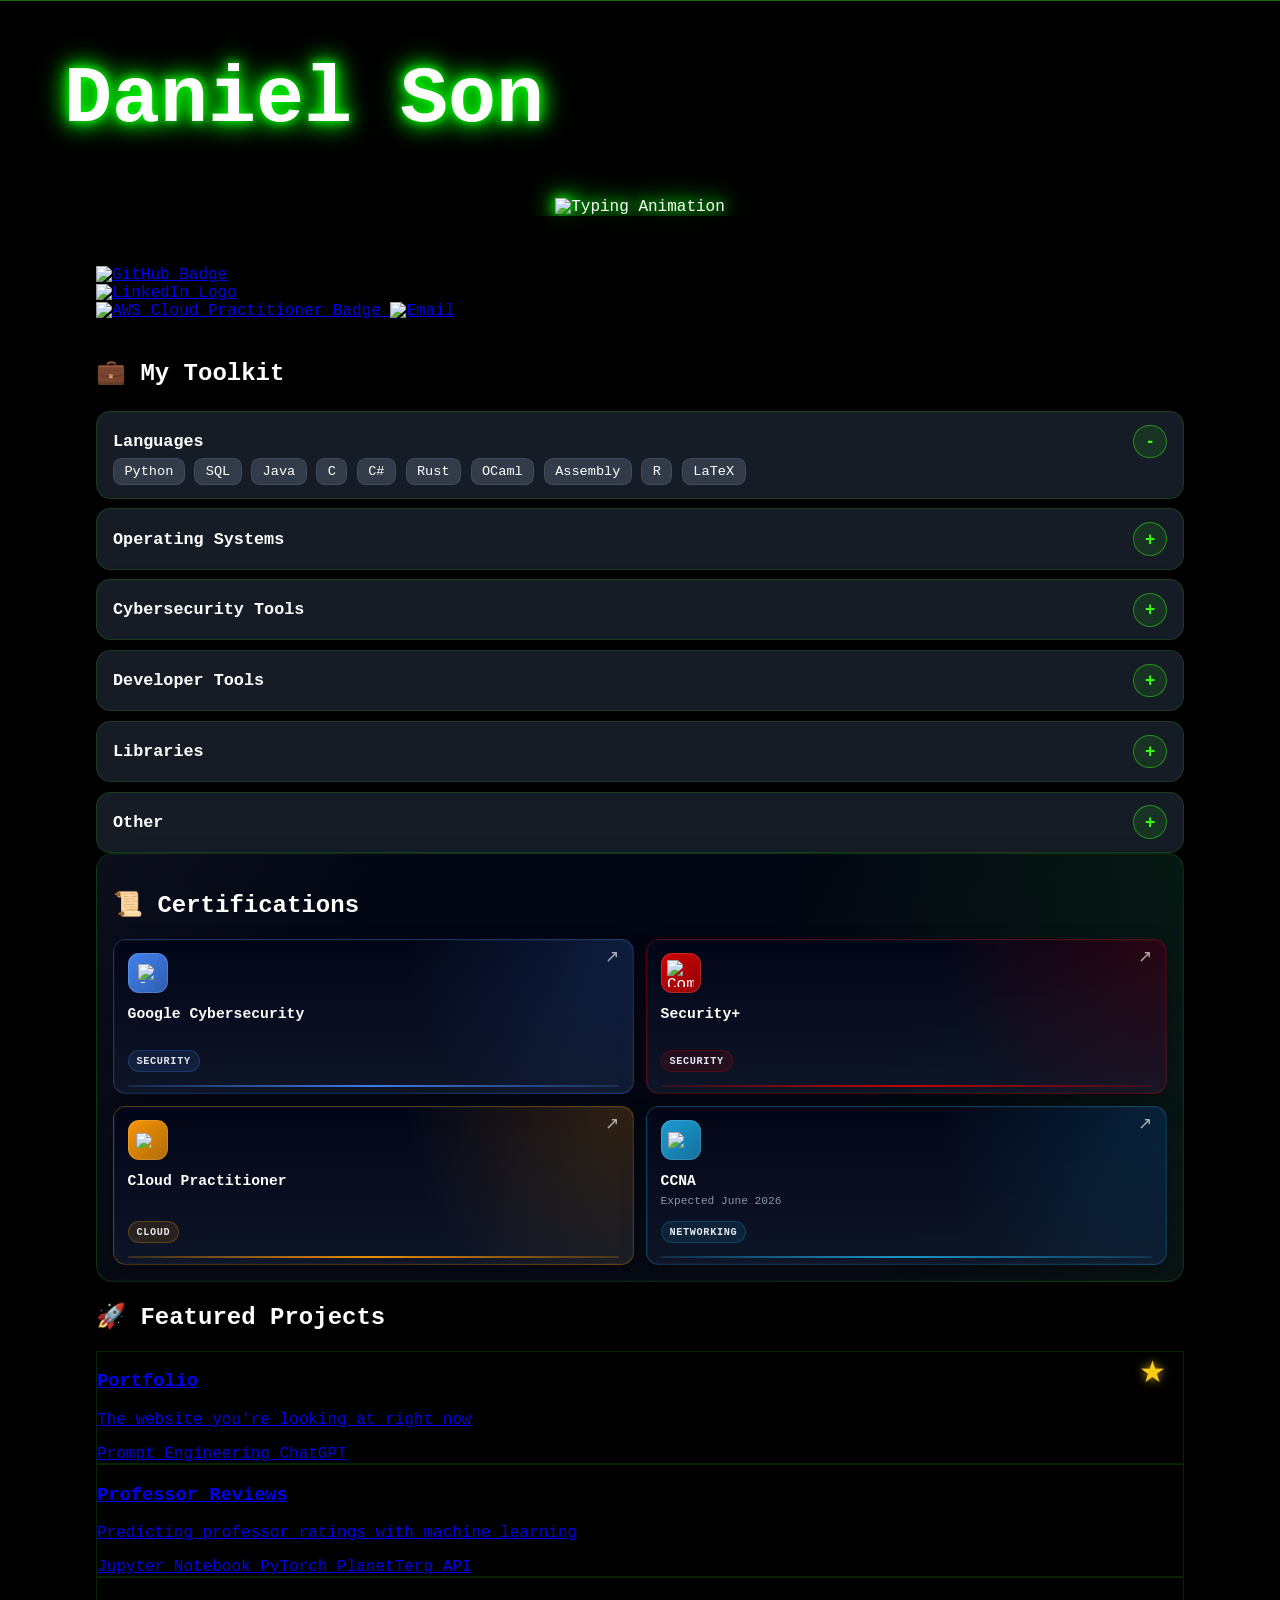
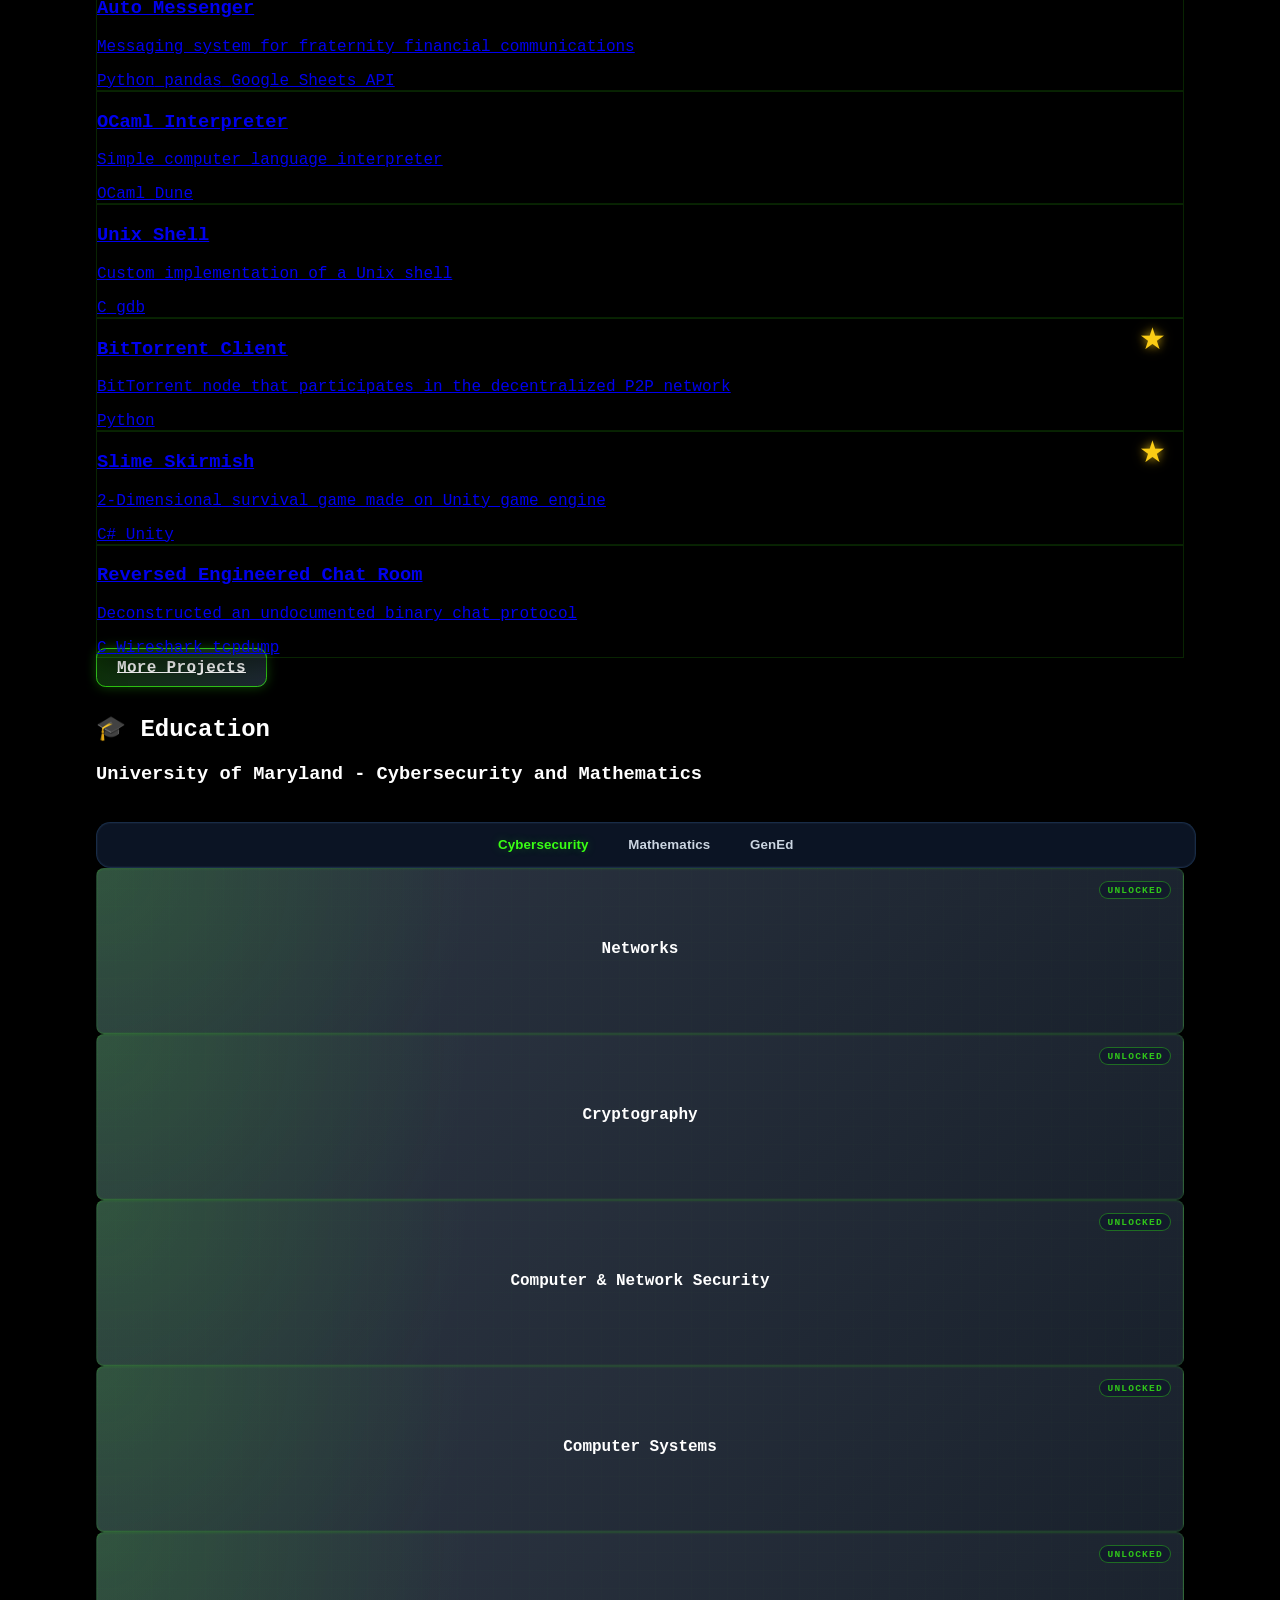
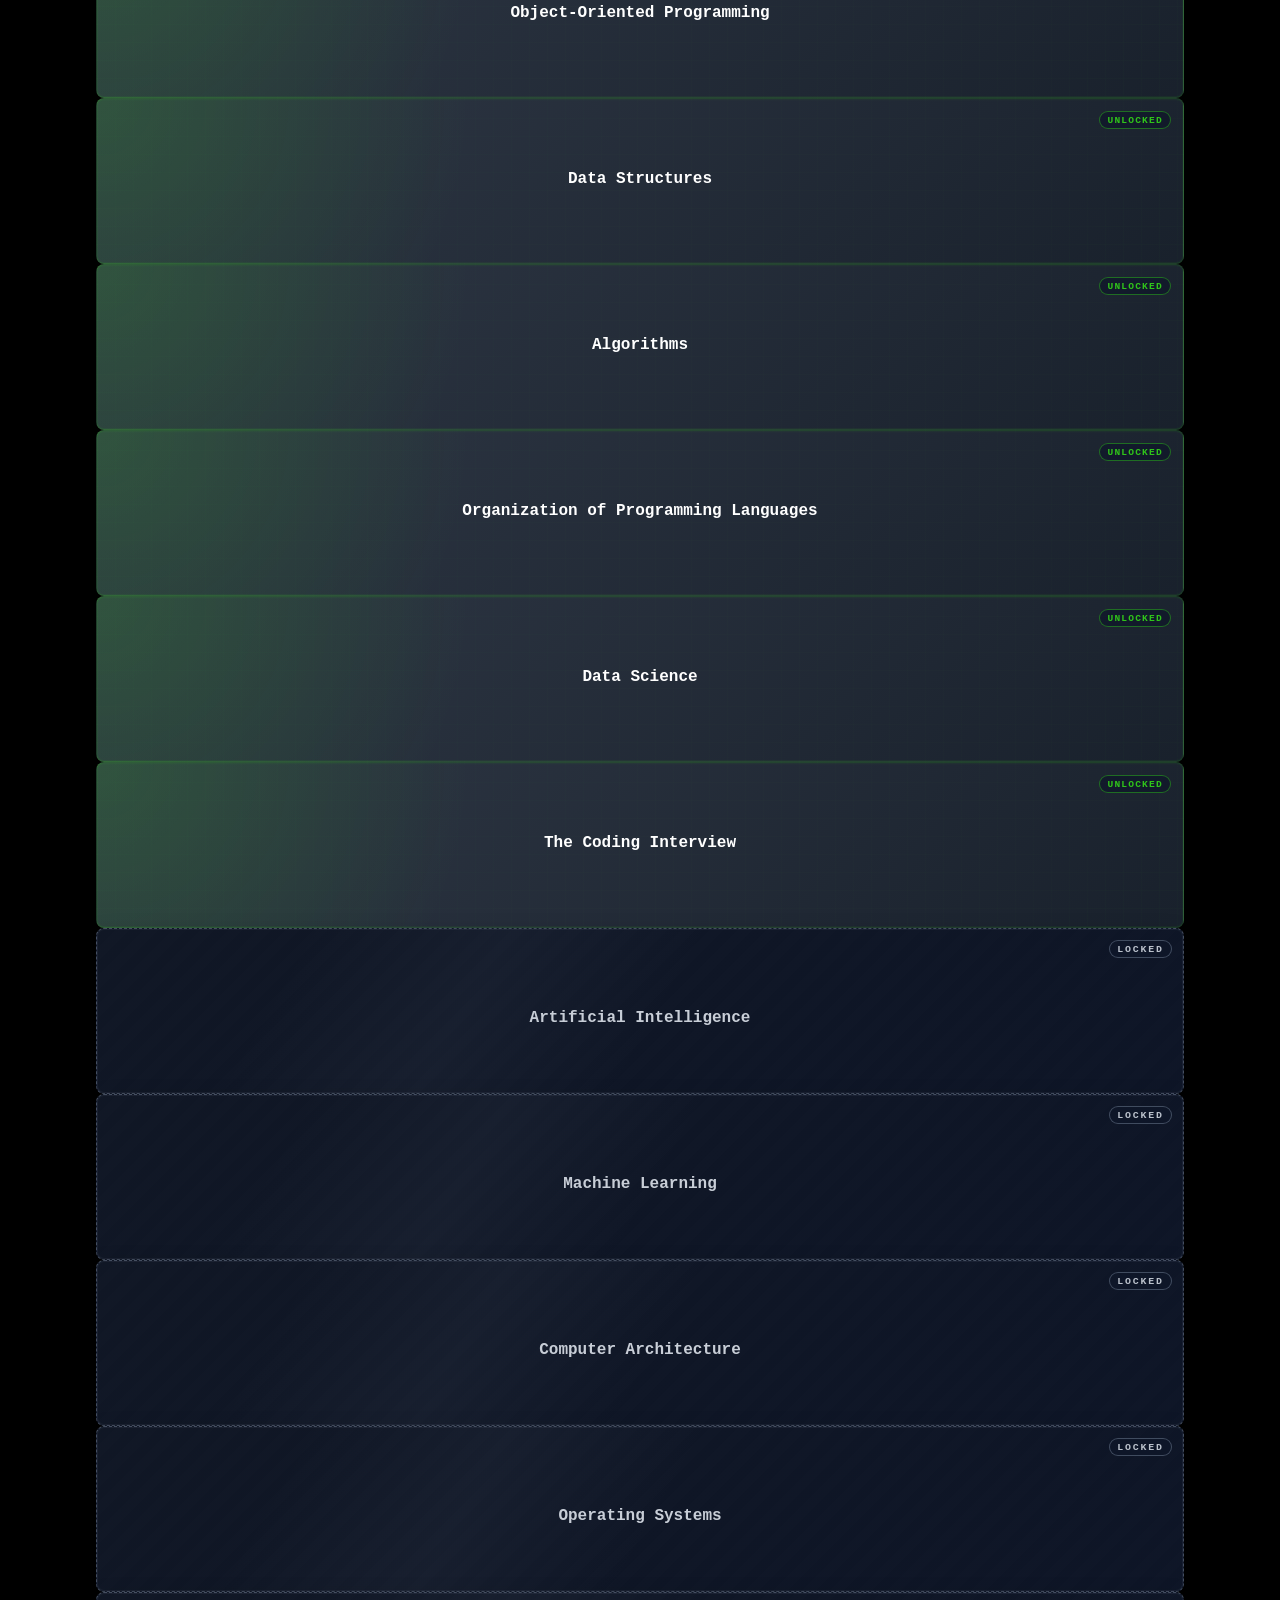
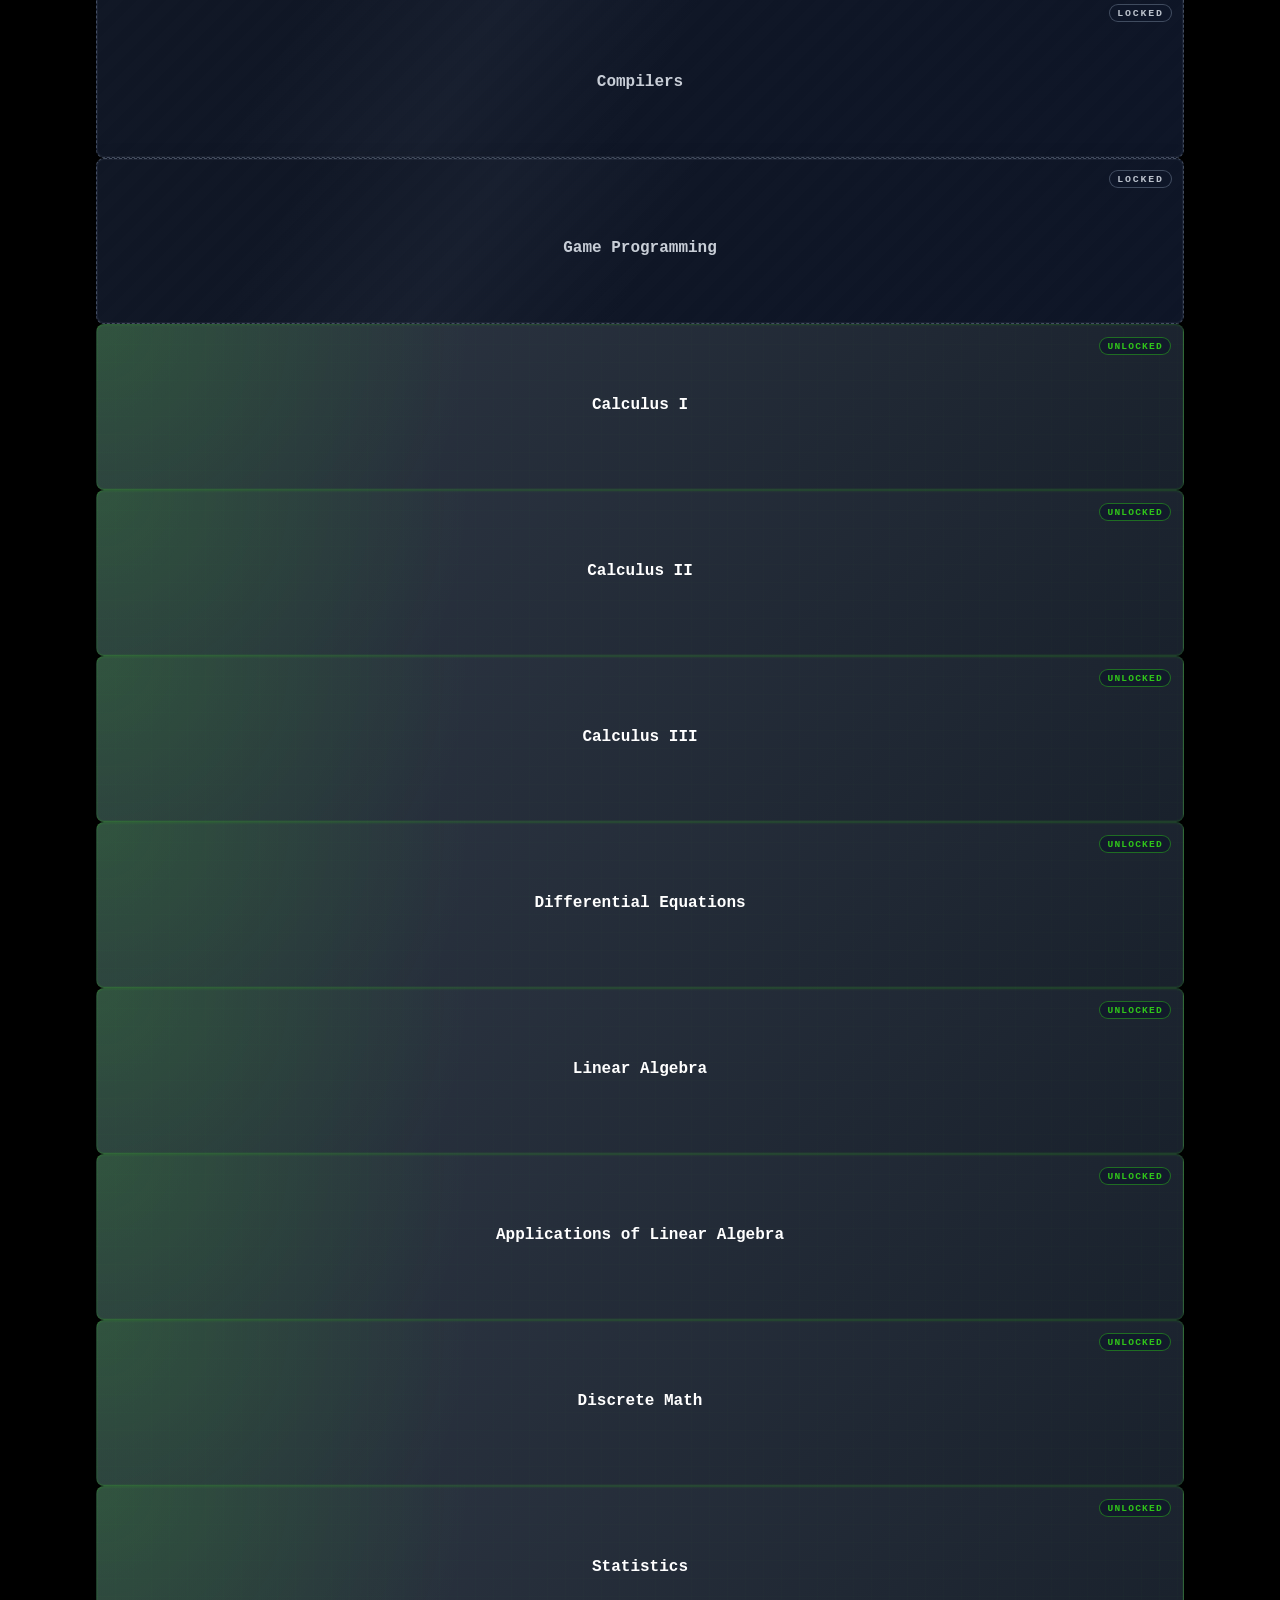
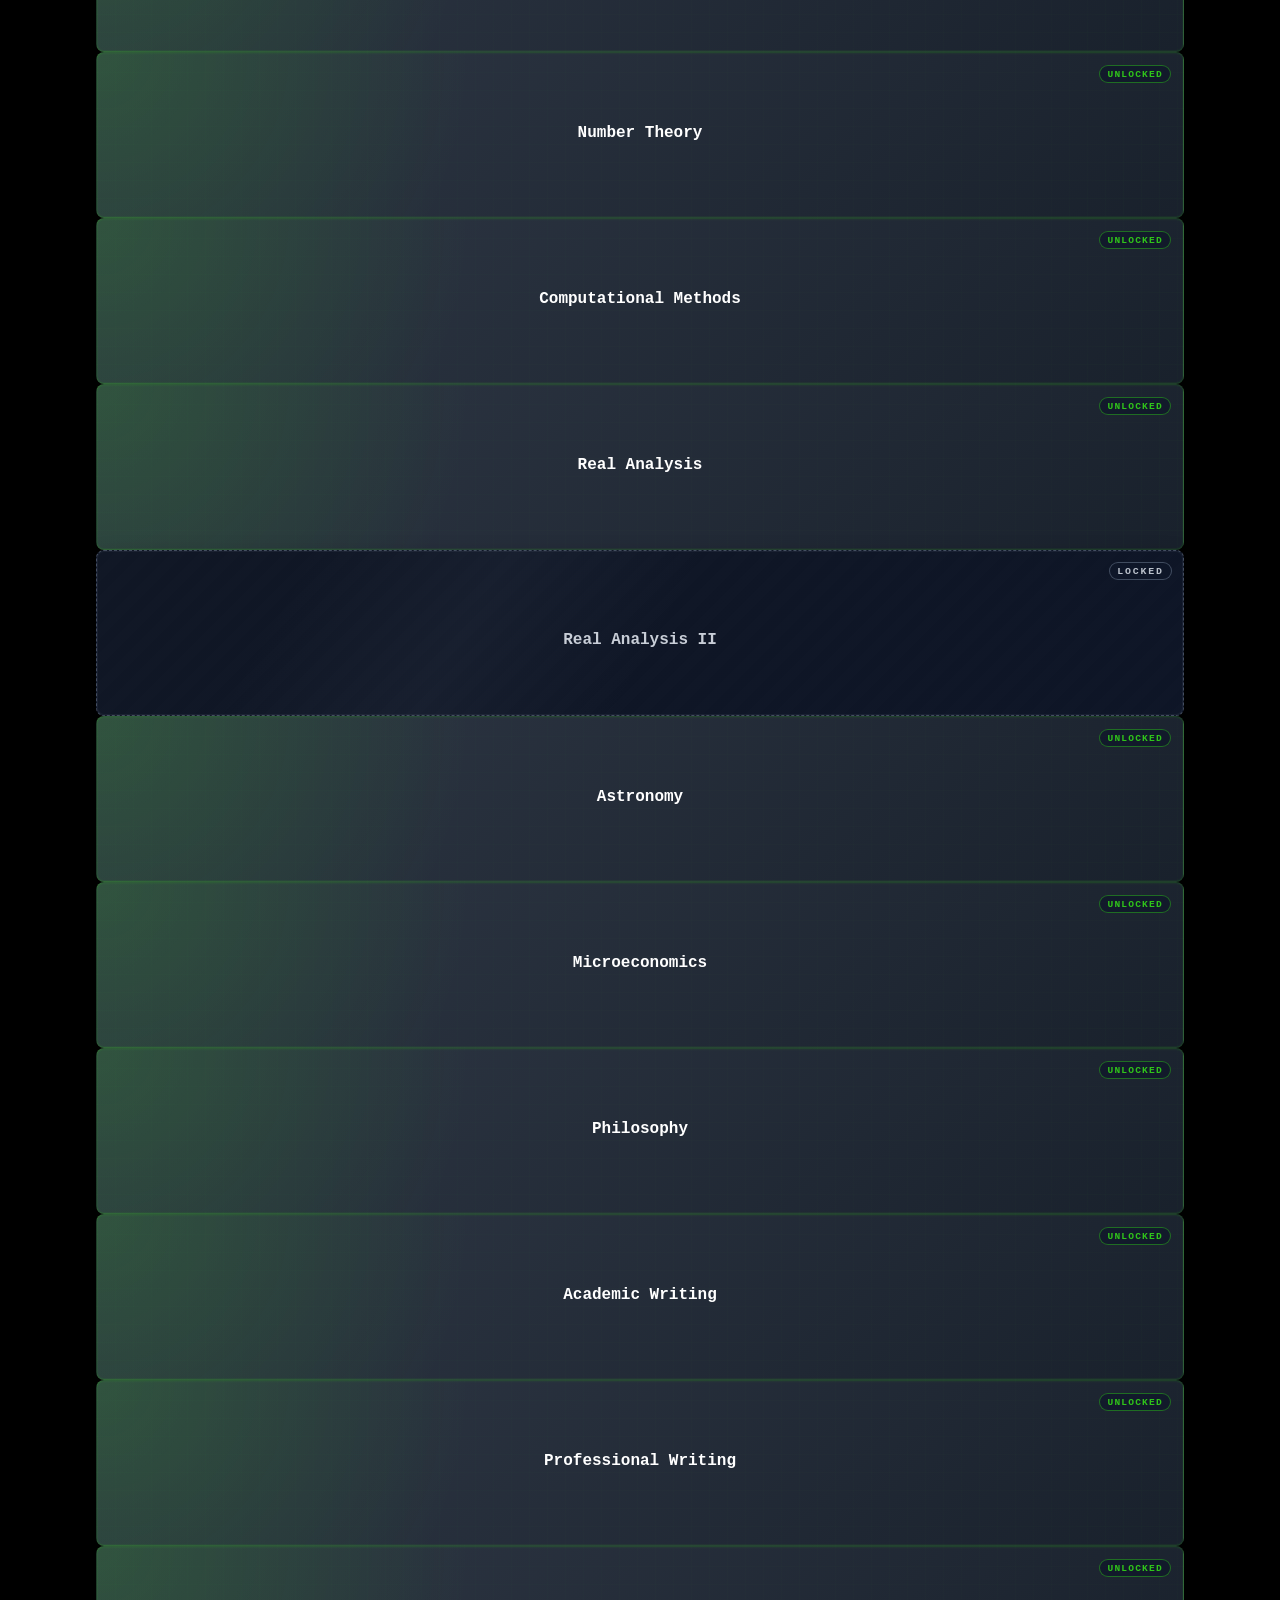
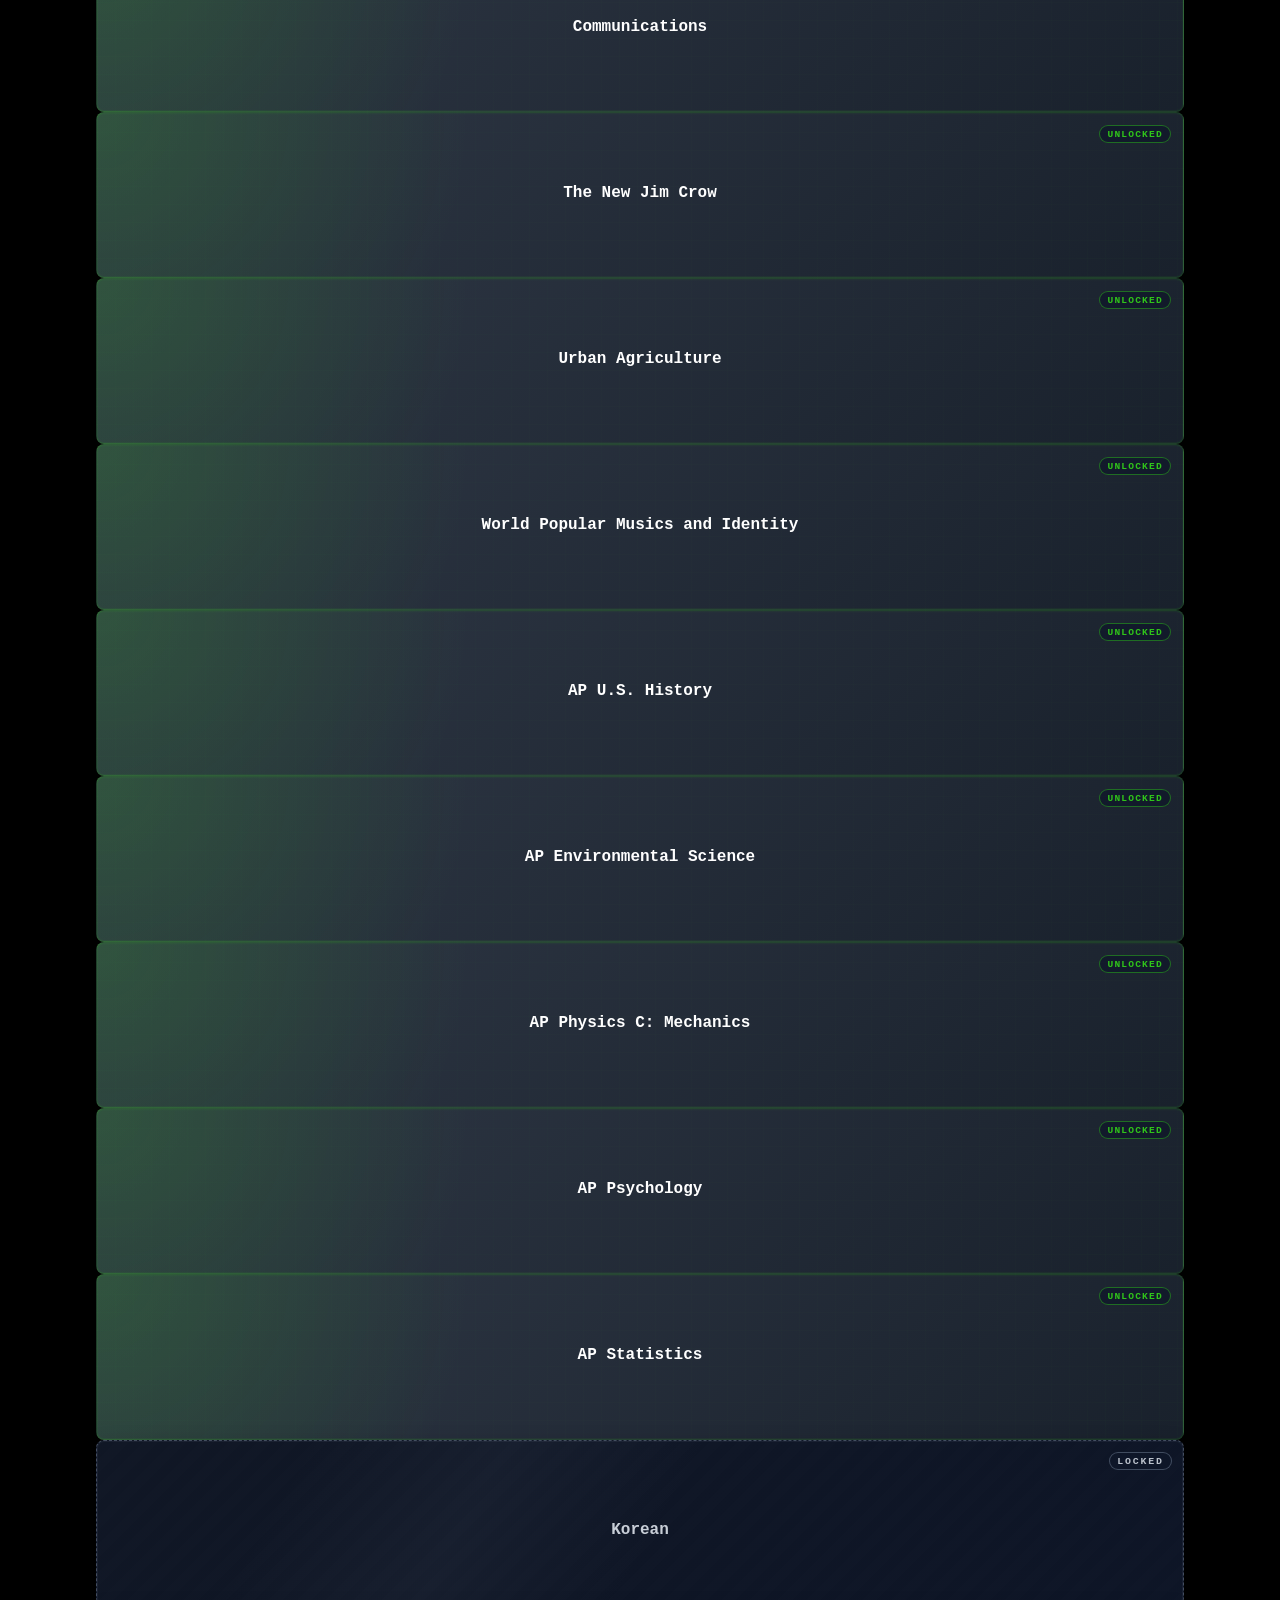
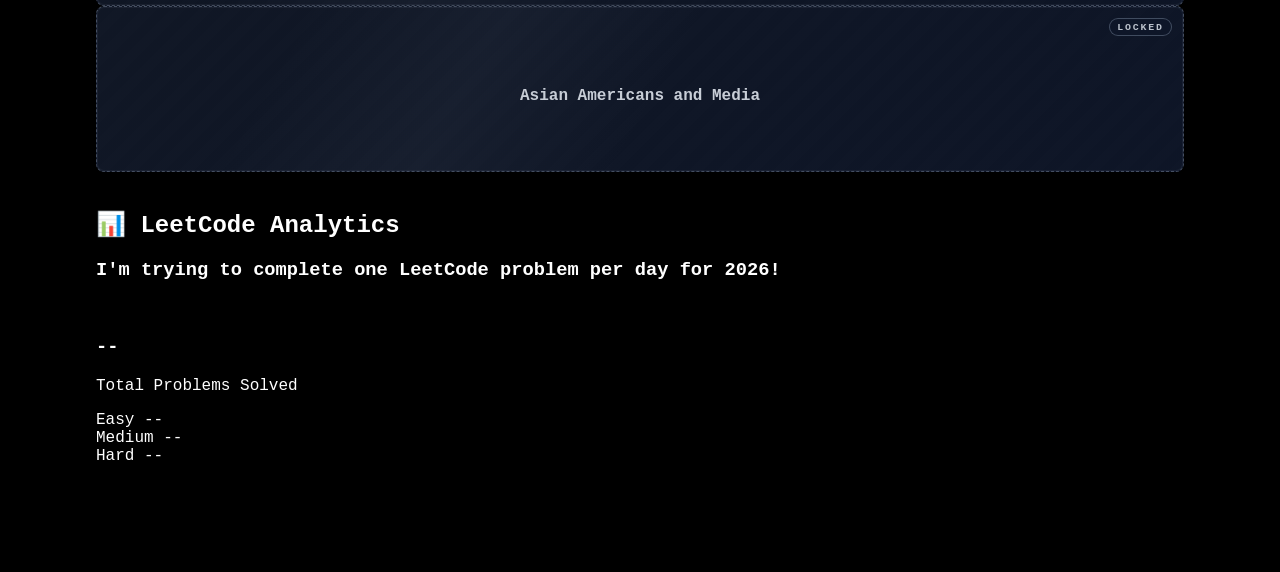
==== index.html @ 3c10f3e2 "overhauled about me" ====
<!--index.html-->

<!doctype html>
<html lang="en">
  <head>
    <meta charset="UTF-8" />
    <meta name="viewport" content="width=device-width, initial-scale=1.0" />
    <title>Daniel Son</title>
    <script src="https://cdn.tailwindcss.com"></script>
    <link rel="stylesheet" href="style.css" />
  </head>
  <body>
    <header id="scroll-header" class="matrix-header">
      <div class="matrix-scanline"></div>
      <nav class="matrix-nav">
        <a href="index.html" class="matrix-link">
          <span class="nav-icon" aria-hidden="true">
            <svg viewBox="0 0 24 24">
              <path d="M3 11l9-7 9 7" />
              <path d="M5 11v9h5v-5h4v5h5v-9" />
            </svg>
          </span>
          <span class="link-text">Home</span>
        </a>
        <a href="aboutme.html" class="matrix-link">
          <span class="nav-icon" aria-hidden="true">
            <svg viewBox="0 0 24 24">
              <circle cx="12" cy="8" r="4" />
              <path d="M5 20c0-3.3 3-6 7-6s7 2.7 7 6" />
            </svg>
          </span>
          <span class="link-text">About Me</span>
        </a>
        <a href="writing.html" class="matrix-link">
          <span class="nav-icon" aria-hidden="true">
            <svg viewBox="0 0 24 24">
              <path d="M3 21l2.5-7.5 9-9 4.5 4.5-9 9Z" />
              <path d="M12 5.5l4.5 4.5" />
              <path d="M3 21l4.5-1.5" />
            </svg>
          </span>
          <span class="link-text">Writing</span>
        </a>
        <a href="projects.html" class="matrix-link">
          <span class="nav-icon" aria-hidden="true">
            <svg viewBox="0 0 24 24">
              <path
                d="M10 3v4l-4 9a5 5 0 0 0 4.6 7h2.8A5 5 0 0 0 18 16l-4-9V3"
              />
              <path d="M8 13h8" />
            </svg>
          </span>
          <span class="link-text">Projects</span>
        </a>
      </nav>
      <a href="index.html" class="matrix-glow">Daniel Son</a>
    </header>

    <canvas id="canvas"></canvas>

    <div class="content-wrapper mx-auto">
      <!-- Header -->
      <div
        class="h-screen flex flex-col justify-center items-center text-center"
      >
        <h1 class="matrix-text">Daniel Son</h1>
        <div class="mt-4 typing-shadow">
          <img
            src="https://readme-typing-svg.demolab.com?font=Fira+Code&weight=600&size=24&pause=1500&color=FFFFFF&center=true&vCenter=true&width=500&
            lines=
            University+of+Maryland;
            Incoming+Security+Intern+@+Somos;
            Cybersecurity+and+Mathematics;
            ΣΦΔ;"
            alt="Typing Animation"
          />
        </div>
      </div>

      <!-- Black Box Section -->
      <div class="my-12 px-4">
        <div class="black-content-box">
          <!-- Socials -->
          <br />
          <div class="flex flex-wrap justify-center gap-4 mb-8">
            <a
              href="https://github.com/DanielSon721"
              target="_blank"
              rel="noopener noreferrer"
              class="hover:scale-105 transition-transform"
            >
              <img
                src="https://img.shields.io/badge/GitHub-333333?style=for-the-badge&logo=github&logoColor=white"
                alt="GitHub Badge"
              />
            </a>

            <a
              href="https://linkedin.com/in/daniel-son-720950260/"
              target="_blank"
              rel="noopener noreferrer"
              class="flex items-center hover:scale-105 transition-transform"
            >
              <div class="bg-[#0A66C2] h-[28px] flex items-center px-1.5">
                <img
                  src="https://uxwing.com/wp-content/themes/uxwing/download/brands-and-social-media/linkedin-app-white-icon.png"
                  alt="LinkedIn Logo"
                  class="h-[13px] ml-[6px]"
                />
              </div>

              <img
                src="https://img.shields.io/badge/LinkedIn-0A66C2?style=for-the-badge&logo=linkedin&logoColor=white"
                alt="AWS Cloud Practitioner Badge"
                class="h-[28px] -ml-[6px]"
              />
            </a>

            <a
              href="#"
              onclick="copyEmail(event)"
              class="hover:scale-105 transition-transform"
            >
              <img
                src="https://img.shields.io/badge/Email-D14836?style=for-the-badge&logo=gmail&logoColor=white"
                alt="Email"
              />
            </a>
          </div>

          <br />

          <!-- Toolkit and Projects side by side -->
          <div class="flex flex-col lg:flex-row gap-8 mb-8">
            <!-- Toolkit on the left (narrower) -->
            <div class="lg:w-1/3 text-left">
              <h2 class="text-3xl font-bold mb-2">💼 My Toolkit</h2>
              <p class="text-gray-400 mb-4"></p>

              <div class="toolkit-accordion">
                <details class="toolkit-accordion-item" open>
                  <summary class="toolkit-summary">
                    <span>Languages</span>
                    <button
                      type="button"
                      class="accordion-toggle"
                      aria-label="Toggle Languages"
                    >
                      +
                    </button>
                  </summary>
                  <div class="accordion-panel flex flex-wrap gap-2 mt-3">
                    <span class="skill-pill">Python</span>
                    <span class="skill-pill">SQL</span>
                    <span class="skill-pill">Java</span>
                    <span class="skill-pill">C</span>
                    <span class="skill-pill">C#</span>
                    <span class="skill-pill">Rust</span>
                    <span class="skill-pill">OCaml</span>
                    <span class="skill-pill">Assembly</span>
                    <span class="skill-pill">R</span>
                    <span class="skill-pill">LaTeX</span>
                  </div>
                </details>

                <details class="toolkit-accordion-item">
                  <summary class="toolkit-summary">
                    <span>Operating Systems</span>
                    <button
                      type="button"
                      class="accordion-toggle"
                      aria-label="Toggle Operating Systems"
                    >
                      +
                    </button>
                  </summary>
                  <div class="accordion-panel flex flex-wrap gap-2 mt-3">
                    <span class="skill-pill">macOS</span>
                    <span class="skill-pill">Windows</span>
                    <span class="skill-pill">Linux</span>
                    <span class="skill-pill">Kali Linux</span>
                  </div>
                </details>

                <details class="toolkit-accordion-item">
                  <summary class="toolkit-summary">
                    <span>Cybersecurity Tools</span>
                    <button
                      type="button"
                      class="accordion-toggle"
                      aria-label="Toggle Cybersecurity Tools"
                    >
                      +
                    </button>
                  </summary>
                  <div class="accordion-panel flex flex-wrap gap-2 mt-3">
                    <span class="skill-pill">Nmap</span>
                    <span class="skill-pill">Hydra</span>
                    <span class="skill-pill">Gobuster</span>
                    <span class="skill-pill">tcpdump</span>
                    <span class="skill-pill">Wireshark</span>
                    <span class="skill-pill">Burpsuite</span>
                    <span class="skill-pill">VMware</span>
                  </div>
                </details>

                <details class="toolkit-accordion-item">
                  <summary class="toolkit-summary">
                    <span>Developer Tools</span>
                    <button
                      type="button"
                      class="accordion-toggle"
                      aria-label="Toggle Dev Tools"
                    >
                      +
                    </button>
                  </summary>
                  <div class="accordion-panel flex flex-wrap gap-2 mt-3">
                    <span class="skill-pill">GitHub</span>
                    <span class="skill-pill">Docker</span>
                    <span class="skill-pill">VSCode</span>
                    <span class="skill-pill">Unity</span>
                    <span class="skill-pill">MATLAB</span>
                    <span class="skill-pill">RStudio</span>
                    <span class="skill-pill">JUnit</span>
                    <span class="skill-pill">gdb</span>
                    <span class="skill-pill">Valgrind</span>
                    <span class="skill-pill">Dune</span>
                  </div>
                </details>

                <details class="toolkit-accordion-item">
                  <summary class="toolkit-summary">
                    <span>Libraries</span>
                    <button
                      type="button"
                      class="accordion-toggle"
                      aria-label="Toggle Libraries"
                    >
                      +
                    </button>
                  </summary>
                  <div class="accordion-panel flex flex-wrap gap-2 mt-3">
                    <span class="skill-pill">Flask</span>
                    <span class="skill-pill">BreezySwing</span>
                    <span class="skill-pill">pandas</span>
                    <span class="skill-pill">NumPy</span>
                    <span class="skill-pill">scikit-learn</span>
                    <span class="skill-pill">PyTorch</span>
                    <span class="skill-pill">Regex</span>
                    <span class="skill-pill">Tidyverse</span>
                    <span class="skill-pill">Matplotlib</span>
                    <span class="skill-pill">Seaborn</span>
                  </div>
                </details>

                <details class="toolkit-accordion-item">
                  <summary class="toolkit-summary">
                    <span>Other</span>
                    <button
                      type="button"
                      class="accordion-toggle"
                      aria-label="Toggle Other"
                    >
                      +
                    </button>
                  </summary>
                  <div class="accordion-panel flex flex-wrap gap-2 mt-3">
                    <span class="skill-pill">Incident Response</span>
                    <span class="skill-pill">Network Analysis</span>
                    <span class="skill-pill">Risk Management</span>
                    <span class="skill-pill">Prompt Engineering</span>
                    <span class="skill-pill">Automation</span>
                    <span class="skill-pill">Data analysis</span>
                    <span class="skill-pill">Machine learning</span>
                  </div>
                </details>
              </div>
              <!-- Certifications-->
              <div class="mt-8">
                <div class="certifications-shell">
                  <div class="certifications-heading">
                    <h2 class="text-3xl font-bold mb-2">📜 Certifications</h2>
                  </div>

                  <div class="certifications-grid">
                    <a
                      href="https://www.credly.com/badges/6bc1b1ee-c569-4b9a-9c18-75e2a44e1c8c/public_url"
                      target="_blank"
                      rel="noopener noreferrer"
                      class="cert-card"
                      style="--cert-accent: 66, 133, 244"
                    >
                      <div class="cert-card-top">
                        <div class="cert-logo-tile">
                          <img
                            src="https://cdn.simpleicons.org/google/white"
                            alt="Google Logo"
                            class="cert-logo-image cert-logo-image--google"
                          />
                        </div>
                        <span class="cert-card-arrow" aria-hidden="true"
                          >↗</span
                        >
                      </div>

                      <div class="cert-card-body">
                        <h3 class="cert-card-title">Google Cybersecurity</h3>
                      </div>

                      <div class="cert-card-bottom">
                        <span class="cert-chip">Security</span>
                      </div>
                    </a>

                    <a
                      href="https://www.credly.com/badges/44600edd-a72d-4115-bc9d-9077239cdb00/public_url"
                      target="_blank"
                      rel="noopener noreferrer"
                      class="cert-card"
                      style="--cert-accent: 213, 0, 0"
                    >
                      <div class="cert-card-top">
                        <div class="cert-logo-tile">
                          <img
                            src="https://cdn.simpleicons.org/comptia/white"
                            alt="CompTIA Logo"
                            class="cert-logo-image cert-logo-image--comptia"
                          />
                        </div>
                        <span class="cert-card-arrow" aria-hidden="true"
                          >↗</span
                        >
                      </div>

                      <div class="cert-card-body">
                        <h3 class="cert-card-title">Security+</h3>
                      </div>

                      <div class="cert-card-bottom">
                        <span class="cert-chip">Security</span>
                      </div>
                    </a>

                    <a
                      href="https://www.credly.com/badges/a17e6e03-02e3-493e-8c41-aab2cc269a5b/linked_in_profile"
                      target="_blank"
                      rel="noopener noreferrer"
                      class="cert-card"
                      style="--cert-accent: 255, 153, 0"
                    >
                      <div class="cert-card-top">
                        <div class="cert-logo-tile">
                          <img
                            src="logos/white-amazon-logo.png"
                            alt="AWS Logo"
                            class="cert-logo-image cert-logo-image--aws"
                          />
                        </div>
                        <span class="cert-card-arrow" aria-hidden="true"
                          >↗</span
                        >
                      </div>

                      <div class="cert-card-body">
                        <h3 class="cert-card-title">Cloud Practitioner</h3>
                      </div>

                      <div class="cert-card-bottom">
                        <span class="cert-chip">Cloud</span>
                      </div>
                    </a>

                    <a
                      href="https://www.cisco.com/site/us/en/learn/training-certifications/certifications/enterprise/ccna/index.html"
                      target="_blank"
                      rel="noopener noreferrer"
                      class="cert-card"
                      style="--cert-accent: 27, 160, 215"
                    >
                      <div class="cert-card-top">
                        <div class="cert-logo-tile">
                          <img
                            src="logos/white-cisco-logo.png"
                            alt="Cisco Logo"
                            class="cert-logo-image cert-logo-image--cisco"
                          />
                        </div>
                        <span class="cert-card-arrow" aria-hidden="true"
                          >↗</span
                        >
                      </div>

                      <div class="cert-card-body">
                        <h3 class="cert-card-title">CCNA</h3>
                        <p class="cert-card-meta">Expected June 2026</p>
                      </div>

                      <div class="cert-card-bottom">
                        <span class="cert-chip">Networking</span>
                      </div>
                    </a>
                  </div>
                </div>
              </div>
            </div>

            <!-- Projects on the right (wider) -->
            <div class="lg:w-2/3">
              <h2 class="text-3xl font-bold mb-6">🚀 Featured Projects</h2>
              <div class="grid grid-cols-1 md:grid-cols-2 gap-6">
                <!-- Project 1 -->
                <div
                  class="project-card bg-gray-800/70 p-4 rounded-lg hover:scale-[1.02] transition-transform flex flex-col h-full"
                >
                  <span
                    class="favorite-star"
                    aria-hidden="true"
                    title="Favorite"
                    >★</span
                  >
                  <a
                    href="https://github.com/DanielSon721/Portfolio"
                    target="_blank"
                    rel="noopener noreferrer"
                    class="block flex-grow"
                  >
                    <h3 class="text-xl font-bold mb-2">Portfolio</h3>
                    <p class="text-gray-400 mb-3 min-h-[4.5rem]">
                      The website you're looking at right now
                    </p>
                    <div class="mt-auto">
                      <span
                        class="text-xs bg-blue-400 px-2 py-1 rounded mr-1 mb-1 inline-block"
                        >Prompt Engineering</span
                      >
                      <span
                        class="text-xs bg-blue-400 px-2 py-1 rounded mr-1 mb-1 inline-block"
                        >ChatGPT</span
                      >
                    </div>
                  </a>
                </div>

                <!-- Project 2 -->
                <div
                  class="project-card bg-gray-800/70 p-4 rounded-lg hover:scale-[1.02] transition-transform flex flex-col h-full"
                >
                  <a
                    href="https://github.com/DanielSon721/Professor-Ratings"
                    target="_blank"
                    rel="noopener noreferrer"
                    class="block flex-grow"
                  >
                    <h3 class="text-xl font-bold mb-2">Professor Reviews</h3>
                    <p class="text-gray-400 mb-3 min-h-[4.5rem]">
                      Predicting professor ratings with machine learning
                    </p>
                    <div class="mt-auto">
                      <span
                        class="text-xs bg-pink-600 px-2 py-1 rounded mr-1 mb-1 inline-block"
                        >Jupyter Notebook</span
                      >
                      <span
                        class="text-xs bg-pink-600 px-2 py-1 rounded mr-1 mb-1 inline-block"
                        >PyTorch</span
                      >
                      <span
                        class="text-xs bg-pink-600 px-2 py-1 rounded mr-1 mb-1 inline-block"
                        >PlanetTerp API</span
                      >
                    </div>
                  </a>
                </div>

                <!-- Project 3 -->
                <div
                  class="project-card bg-gray-800/70 p-4 rounded-lg hover:scale-[1.02] transition-transform flex flex-col h-full"
                >
                  <a
                    href="https://github.com/DanielSon721/Auto-Messenger"
                    target="_blank"
                    rel="noopener noreferrer"
                    class="block flex-grow"
                  >
                    <h3 class="text-xl font-bold mb-2">Auto Messenger</h3>
                    <p class="text-gray-400 mb-3 min-h-[4.5rem]">
                      Messaging system for fraternity financial communications
                    </p>
                    <div class="mt-auto">
                      <span
                        class="text-xs bg-green-700 px-2 py-1 rounded mr-1 mb-1 inline-block"
                        >Python</span
                      >
                      <span
                        class="text-xs bg-green-700 px-2 py-1 rounded mr-1 mb-1 inline-block"
                        >pandas</span
                      >
                      <span
                        class="text-xs bg-green-700 px-2 py-1 rounded mr-1 mb-1 inline-block"
                        >Google Sheets API</span
                      >
                    </div>
                  </a>
                </div>

                <!-- Project 4 -->
                <div
                  class="project-card bg-gray-800/70 p-4 rounded-lg hover:scale-[1.02] transition-transform flex flex-col h-full"
                >
                  <a
                    href="https://github.com/DanielSon721/OCaml-Interpreter"
                    target="_blank"
                    rel="noopener noreferrer"
                    class="block flex-grow"
                  >
                    <h3 class="text-xl font-bold mb-2">OCaml Interpreter</h3>
                    <p class="text-gray-400 mb-3 min-h-[4.5rem]">
                      Simple computer language interpreter
                    </p>
                    <div class="mt-auto">
                      <span
                        class="text-xs bg-yellow-900 px-2 py-1 rounded mr-1 mb-1 inline-block"
                        >OCaml</span
                      >
                      <span
                        class="text-xs bg-yellow-900 px-2 py-1 rounded mr-1 mb-1 inline-block"
                        >Dune</span
                      >
                    </div>
                  </a>
                </div>

                <!-- Project 5 -->
                <div
                  class="project-card bg-gray-800/70 p-4 rounded-lg hover:scale-[1.02] transition-transform flex flex-col h-full"
                >
                  <a
                    href="https://github.com/DanielSon721/Unix-Shell"
                    target="_blank"
                    rel="noopener noreferrer"
                    class="block flex-grow"
                  >
                    <h3 class="text-xl font-bold mb-2">Unix Shell</h3>
                    <p class="text-gray-400 mb-3 min-h-[4.5rem]">
                      Custom implementation of a Unix shell
                    </p>
                    <div class="mt-auto">
                      <span
                        class="text-xs bg-purple-600 px-2 py-1 rounded mr-1 mb-1 inline-block"
                        >C</span
                      >
                      <span
                        class="text-xs bg-purple-600 px-2 py-1 rounded mr-1 mb-1 inline-block"
                        >gdb</span
                      >
                    </div>
                  </a>
                </div>

                <!-- Project 6 -->
                <div
                  class="project-card bg-gray-800/70 p-4 rounded-lg hover:scale-[1.02] transition-transform flex flex-col h-full"
                >
                  <span
                    class="favorite-star"
                    aria-hidden="true"
                    title="Favorite"
                    >★</span
                  >
                  <a
                    href="https://github.com/DanielSon721/Bittorent"
                    target="_blank"
                    rel="noopener noreferrer"
                    class="block flex-grow"
                  >
                    <h3 class="text-xl font-bold mb-2">BitTorrent Client</h3>
                    <p class="text-gray-400 mb-3 min-h-[4.5rem]">
                      BitTorrent node that participates in the decentralized P2P
                      network
                    </p>
                    <div class="mt-auto">
                      <span
                        class="text-xs bg-red-600 px-2 py-1 rounded mr-1 mb-1 inline-block"
                        >Python</span
                      >
                    </div>
                  </a>
                </div>

                <!-- Project 7 -->
                <div
                  class="project-card bg-gray-800/70 p-4 rounded-lg hover:scale-[1.02] transition-transform flex flex-col h-full"
                >
                  <span
                    class="favorite-star"
                    aria-hidden="true"
                    title="Favorite"
                    >★</span
                  >
                  <a
                    href="https://github.com/DanielSon721/Slime-Skirmish"
                    target="_blank"
                    rel="noopener noreferrer"
                    class="block flex-grow"
                  >
                    <h3 class="text-xl font-bold mb-2">Slime Skirmish</h3>
                    <p class="text-gray-400 mb-3 min-h-[4.5rem]">
                      2-Dimensional survival game made on Unity game engine
                    </p>
                    <div class="mt-auto">
                      <span
                        class="text-xs bg-orange-500 px-2 py-1 rounded mr-1 mb-1 inline-block"
                        >C#</span
                      >
                      <span
                        class="text-xs bg-orange-500 px-2 py-1 rounded mr-1 mb-1 inline-block"
                        >Unity</span
                      >
                    </div>
                  </a>
                </div>

                <!-- Project 8 -->
                <div
                  class="project-card bg-gray-800/70 p-4 rounded-lg hover:scale-[1.02] transition-transform flex flex-col h-full"
                >
                  <a
                    href="https://github.com/DanielSon721/Reverse-Engineered-Chatroom-Server"
                    target="_blank"
                    rel="noopener noreferrer"
                    class="block flex-grow"
                  >
                    <h3 class="text-xl font-bold mb-2">
                      Reversed Engineered Chat Room
                    </h3>
                    <p class="text-gray-400 mb-3 min-h-[4.5rem]">
                      Deconstructed an undocumented binary chat protocol
                    </p>
                    <div class="mt-auto">
                      <span
                        class="text-xs bg-teal-600 px-2 py-1 rounded mr-1 mb-1 inline-block"
                        >C</span
                      >
                      <span
                        class="text-xs bg-teal-600 px-2 py-1 rounded mr-1 mb-1 inline-block"
                        >Wireshark</span
                      >
                      <span
                        class="text-xs bg-teal-600 px-2 py-1 rounded mr-1 mb-1 inline-block"
                        >tcpdump</span
                      >
                    </div>
                  </a>
                </div>

                <div class="mt-3 md:col-span-2 flex justify-center">
                  <a href="projects.html" class="filter-btn">More Projects</a>
                </div>
              </div>
            </div>
          </div>

          <br />

          <!-- Education Section -->
          <div class="mt-12">
            <h2 class="text-3xl font-bold mb-6 text-center">🎓 Education</h2>
            <div class="max-w-6xl mx-auto">
              <h3 class="text-xl font-bold mb-4 text-center">
                University of Maryland - Cybersecurity and Mathematics
              </h3>

              <br />

              <!-- Filter Buttons -->
              <div class="education-filter-group mb-6">
                <button
                  id="cs-btn"
                  class="edu-filter-btn active"
                  onclick="filterCourses('cs')"
                >
                  Cybersecurity
                </button>
                <button
                  id="math-btn"
                  class="edu-filter-btn"
                  onclick="filterCourses('math')"
                >
                  Mathematics
                </button>
                <button
                  id="other-btn"
                  class="edu-filter-btn"
                  onclick="filterCourses('other')"
                >
                  GenEd
                </button>
              </div>

              <div
                id="courses-container"
                class="grid grid-cols-2 md:grid-cols-3 lg:grid-cols-4 gap-4 mt-6"
              >
                <!-- Computer Science Courses -->
                <div class="course-tile cs-course">
                  <h4 class="font-semibold">Networks</h4>
                  <p class="text-sm text-gray-400 mt-1">
                    Protocols, OSI model, subnetting, the internet
                  </p>
                </div>

                <div class="course-tile cs-course">
                  <h4 class="font-semibold">Cryptography</h4>
                  <p class="text-sm text-gray-400 mt-1">
                    Encryption, hashes, schemes, cryptographic proofs
                  </p>
                </div>

                <div class="course-tile cs-course">
                  <h4 class="font-semibold">Computer & Network Security</h4>
                  <p class="text-sm text-gray-400 mt-1">
                    Software security, web attacks, network security
                  </p>
                </div>

                <div class="course-tile cs-course">
                  <h4 class="font-semibold">Computer Systems</h4>
                  <p class="text-sm text-gray-400 mt-1">
                    Pointers, memory, Linux, C, MIPS Assembly
                  </p>
                </div>

                <div class="course-tile cs-course">
                  <h4 class="font-semibold">Object-Oriented Programming</h4>
                  <p class="text-sm text-gray-400 mt-1">
                    OOP principles and design, Java
                  </p>
                </div>

                <div class="course-tile cs-course">
                  <h4 class="font-semibold">Data Structures</h4>
                  <p class="text-sm text-gray-400 mt-1">
                    Arrays, linked lists, stacks, trees, graphs, hash maps
                  </p>
                </div>

                <div class="course-tile cs-course">
                  <h4 class="font-semibold">Algorithms</h4>
                  <p class="text-sm text-gray-400 mt-1">
                    Sorting, searching, time and memory complexity
                  </p>
                </div>

                <div class="course-tile cs-course">
                  <h4 class="font-semibold">
                    Organization of Programming Languages
                  </h4>
                  <p class="text-sm text-gray-400 mt-1">
                    Syntax, semantics, automata, lambda calculus, OCaml
                  </p>
                </div>

                <div class="course-tile cs-course">
                  <h4 class="font-semibold">Data Science</h4>
                  <p class="text-sm text-gray-400 mt-1">
                    Data analysis, machine learning, neural networks
                  </p>
                </div>

                <div class="course-tile cs-course">
                  <h4 class="font-semibold">The Coding Interview</h4>
                  <p class="text-sm text-gray-400 mt-1">
                    Leetcode and behavioral interview practice
                  </p>
                </div>

                <div class="course-tile cs-course locked-course">
                  <h4 class="font-semibold">Artificial Intelligence</h4>
                  <p class="text-sm text-gray-400 mt-1">
                    Unlocks in Fall 2026.
                  </p>
                </div>

                <div class="course-tile cs-course locked-course">
                  <h4 class="font-semibold">Machine Learning</h4>
                  <p class="text-sm text-gray-400 mt-1">
                    Unlocks in Fall 2026.
                  </p>
                </div>

                <div class="course-tile cs-course locked-course">
                  <h4 class="font-semibold">Computer Architecture</h4>
                  <p class="text-sm text-gray-400 mt-1">
                    Unlocks in Fall 2026.
                  </p>
                </div>

                <div class="course-tile cs-course locked-course">
                  <h4 class="font-semibold">Operating Systems</h4>
                  <p class="text-sm text-gray-400 mt-1">
                    Unlocks in Spring 2027.
                  </p>
                </div>

                <div class="course-tile cs-course locked-course">
                  <h4 class="font-semibold">Compilers</h4>
                  <p class="text-sm text-gray-400 mt-1">
                    Unlocks in Spring 2027.
                  </p>
                </div>

                <div class="course-tile cs-course locked-course">
                  <h4 class="font-semibold">Game Programming</h4>
                  <p class="text-sm text-gray-400 mt-1">
                    Unlocks in Spring 2027.
                  </p>
                </div>

                <!-- Mathematics Courses -->
                <div class="course-tile math-course">
                  <h4 class="font-semibold">Calculus I</h4>
                  <p class="text-sm text-gray-400 mt-1">
                    Differential calculus<br /><br />
                  </p>
                </div>

                <div class="course-tile math-course">
                  <h4 class="font-semibold">Calculus II</h4>
                  <p class="text-sm text-gray-400 mt-1">Integral calculus</p>
                </div>

                <div class="course-tile math-course">
                  <h4 class="font-semibold">Calculus III</h4>
                  <p class="text-sm text-gray-400 mt-1">
                    Multivariable calculus
                  </p>
                </div>

                <div class="course-tile math-course">
                  <h4 class="font-semibold">Differential Equations</h4>
                  <p class="text-sm text-gray-400 mt-1">
                    Differential equations, Laplace transform, phase-plane
                    analysis
                  </p>
                </div>

                <div class="course-tile math-course">
                  <h4 class="font-semibold">Linear Algebra</h4>
                  <p class="text-sm text-gray-400 mt-1">
                    Vector spaces, matrices, eigenvalues
                  </p>
                </div>

                <div class="course-tile math-course">
                  <h4 class="font-semibold">Applications of Linear Algebra</h4>
                  <p class="text-sm text-gray-400 mt-1">
                    Physics applications, linear optimization, Markov matrices
                  </p>
                </div>

                <div class="course-tile math-course">
                  <h4 class="font-semibold">Discrete Math</h4>
                  <p class="text-sm text-gray-400 mt-1">
                    Logic, sets, relations, graphs, proof writing
                  </p>
                </div>

                <div class="course-tile math-course">
                  <h4 class="font-semibold">Statistics</h4>
                  <p class="text-sm text-gray-400 mt-1">
                    Probability, distributions, statistical inference
                  </p>
                </div>

                <div class="course-tile math-course">
                  <h4 class="font-semibold">Number Theory</h4>
                  <p class="text-sm text-gray-400 mt-1">
                    Modular arithmetic, prime numbers, proofs
                  </p>
                </div>

                <div class="course-tile math-course">
                  <h4 class="font-semibold">Computational Methods</h4>
                  <p class="text-sm text-gray-400 mt-1">
                    Methods for interpolation, approximation, ODEs
                  </p>
                </div>

                <div class="course-tile math-course">
                  <h4 class="font-semibold">Real Analysis</h4>
                  <p class="text-sm text-gray-400 mt-1">Rigorous proofs</p>
                </div>

                <div class="course-tile math-course locked-course">
                  <h4 class="font-semibold">Real Analysis II</h4>
                  <p class="text-sm text-gray-400 mt-1">
                    Unlocks in Fall 2026.
                  </p>
                </div>

                <!-- Other Courses -->
                <div class="course-tile other-course">
                  <h4 class="font-semibold">Astronomy</h4>
                  <p class="text-sm text-gray-400 mt-1">
                    Stars, planets, galaxies, the universe
                  </p>
                </div>

                <div class="course-tile other-course">
                  <h4 class="font-semibold">Microeconomics</h4>
                  <p class="text-sm text-gray-400 mt-1">
                    Markets, incentives, supply and demand
                  </p>
                </div>

                <div class="course-tile other-course">
                  <h4 class="font-semibold">Philosophy</h4>
                  <p class="text-sm text-gray-400 mt-1">
                    Ethics, logic, argumentation
                  </p>
                </div>

                <div class="course-tile other-course">
                  <h4 class="font-semibold">Academic Writing</h4>
                  <p class="text-sm text-gray-400 mt-1">
                    Research, rhetoric, analytical writing
                  </p>
                </div>

                <div class="course-tile other-course">
                  <h4 class="font-semibold">Professional Writing</h4>
                  <p class="text-sm text-gray-400 mt-1">
                    Workplace communication and formal writing
                  </p>
                </div>

                <div class="course-tile other-course">
                  <h4 class="font-semibold">Communications</h4>
                  <p class="text-sm text-gray-400 mt-1">
                    Public speaking and interpersonal communication
                  </p>
                </div>

                <div class="course-tile other-course">
                  <h4 class="font-semibold">The New Jim Crow</h4>
                  <p class="text-sm text-gray-400 mt-1">
                    Race, incarceration, the justice system
                  </p>
                </div>

                <div class="course-tile other-course">
                  <h4 class="font-semibold">Urban Agriculture</h4>
                  <p class="text-sm text-gray-400 mt-1">
                    Sustainable food systems and city farming
                  </p>
                </div>

                <div class="course-tile other-course">
                  <h4 class="font-semibold">
                    World Popular Musics and Identity
                  </h4>
                  <p class="text-sm text-gray-400 mt-1">
                    Global music, culture, identity
                  </p>
                </div>

                <div class="course-tile other-course">
                  <h4 class="font-semibold">AP U.S. History</h4>
                  <p class="text-sm text-gray-400 mt-1">
                    American political, social, and cultural history
                  </p>
                </div>

                <div class="course-tile other-course">
                  <h4 class="font-semibold">AP Environmental Science</h4>
                  <p class="text-sm text-gray-400 mt-1">
                    Ecosystems, sustainability, environmental policy
                  </p>
                </div>

                <div class="course-tile other-course">
                  <h4 class="font-semibold">AP Physics C: Mechanics</h4>
                  <p class="text-sm text-gray-400 mt-1">
                    Motion, forces, energy, calculus-based mechanics
                  </p>
                </div>

                <div class="course-tile other-course">
                  <h4 class="font-semibold">AP Psychology</h4>
                  <p class="text-sm text-gray-400 mt-1">
                    Behavior, cognition, psychological theory
                  </p>
                </div>

                <div class="course-tile other-course">
                  <h4 class="font-semibold">AP Statistics</h4>
                  <p class="text-sm text-gray-400 mt-1">
                    Distributions, experiment design, statistical analysis
                  </p>
                </div>

                <div class="course-tile other-course locked-course">
                  <h4 class="font-semibold">Korean</h4>
                  <p class="text-sm text-gray-400 mt-1">
                    Unlocks in Fall 2026.
                  </p>
                </div>

                <div class="course-tile other-course locked-course">
                  <h4 class="font-semibold">Asian Americans and Media</h4>
                  <p class="text-sm text-gray-400 mt-1">
                    Unlocks in Spring 2027.
                  </p>
                </div>
              </div>
            </div>
          </div>

          <br />

          <!-- Experience Section (disabled)
          <div class="mt-20">
            <h2 class="text-3xl font-bold mb-8 text-center">
              📂 Experience & Leadership
            </h2>

            <div class="max-w-4xl relative flex ml-[20%]">
              <div class="relative w-28">
                <div
                  class="absolute left-[-12px] top-0 bottom-0 flex flex-col justify-between text-gray-500"
                >
                  <span>Jan 2024</span>
                  <span>Jan 2025</span>
                  <span>Jan 2026</span>
                </div>

                <div
                  class="absolute left-20 top-0 bottom-0 w-2 bg-gray-300 rounded-full"
                ></div>
              </div>

              <div class="relative flex-1 ml-14" style="height: 500px">
                <div
                  class="absolute w-2 bg-green-500 rounded-full"
                  style="top: 42%; height: 58%; left: 0"
                ></div>

                <div class="absolute" style="top: 42%; left: 16px">
                  <h3 class="text-xl font-semibold text-green-500">
                    Treasurer – Sigma Phi Delta Fraternity
                  </h3>
                  <p class="text-sm text-gray-500 mt-1">Nov 2024 – Present</p>
                  <p class="text-sm text-gray-400 mt-2">
                    Managed dues collection, budgeting, accounting, and roster
                  </p>
                </div>

                <div
                  class="absolute w-2 bg-blue-500 rounded-full"
                  style="top: 83%; height: 17%; left: 30px"
                ></div>

                <div class="absolute" style="top: 83%; left: 56px">
                  <h3 class="text-xl font-semibold text-blue-500">
                    DevOps Engineer – App Dev Club
                  </h3>
                  <p class="text-sm text-gray-500 mt-1">Sep 2025 – Present</p>
                  <p class="text-sm text-gray-400 mt-2">
                    Containerized a full stack web application and automated
                    CI/CD pipelines
                  </p>
                </div>
              </div>
            </div>
          </div>
          -->

          <!-- LeetCode Analytics Section -->
          <div class="mt-20">
            <h2 class="text-3xl font-bold mb-8 text-center">
              📊 LeetCode Analytics
            </h2>

            <h3 class="text-xl font-bold mb-4 text-center">
              I'm trying to complete one LeetCode problem per day for 2026!
            </h3>

            <br />

            <div class="max-w-4xl mx-auto bg-gray-800/70 p-6 rounded-lg">
              <div class="grid grid-cols-1 text-center mb-8">
                <div class="p-4 bg-gray-900/60 rounded-lg">
                  <h3 class="text-2xl font-bold text-green-400">
                    <span id="lc-total-solved">--</span>
                  </h3>
                  <p class="text-gray-400 text-sm mt-1">
                    Total Problems Solved
                  </p>
                </div>
              </div>

              <div class="space-y-6">
                <div>
                  <div class="flex justify-between mb-1">
                    <span class="text-green-400 font-semibold">Easy</span>
                    <span class="text-gray-400 text-sm" id="lc-easy-label"
                      >--</span
                    >
                  </div>
                  <div class="w-full bg-gray-900/60 rounded-full h-3">
                    <div
                      id="lc-easy-bar"
                      class="h-3 bg-green-500 rounded-full"
                      style="width: 0%"
                    ></div>
                  </div>
                </div>

                <div>
                  <div class="flex justify-between mb-1">
                    <span class="text-yellow-400 font-semibold">Medium</span>
                    <span class="text-gray-400 text-sm" id="lc-medium-label"
                      >--</span
                    >
                  </div>
                  <div class="w-full bg-gray-900/60 rounded-full h-3">
                    <div
                      id="lc-medium-bar"
                      class="h-3 bg-yellow-500 rounded-full"
                      style="width: 0%"
                    ></div>
                  </div>
                </div>

                <div>
                  <div class="flex justify-between mb-1">
                    <span class="text-red-400 font-semibold">Hard</span>
                    <span class="text-gray-400 text-sm" id="lc-hard-label"
                      >--</span
                    >
                  </div>
                  <div class="w-full bg-gray-900/60 rounded-full h-3">
                    <div
                      id="lc-hard-bar"
                      class="h-3 bg-red-500 rounded-full"
                      style="width: 0%"
                    ></div>
                  </div>
                </div>
              </div>
            </div>
          </div>

          <br />
          <br />
          <br />
        </div>
      </div>
    </div>
    <script src="matrix.js"></script>
    <script>
      const toolkitDetails = document.querySelectorAll(
        ".toolkit-accordion-item",
      );
      toolkitDetails.forEach((details) => {
        const summary = details.querySelector(".toolkit-summary");
        const toggleBtn = details.querySelector(".accordion-toggle");
        const panel = details.querySelector(".accordion-panel");
        const syncButton = (isOpen = details.hasAttribute("open")) => {
          toggleBtn.textContent = isOpen ? "-" : "+";
        };
        syncButton();

        summary.addEventListener("click", (e) => {
          if (!e.target.classList.contains("accordion-toggle")) {
            e.preventDefault();
          }
        });

        const animateDetails = (targetOpen) => {
          if (!panel || details.classList.contains("is-animating")) {
            return;
          }

          details.classList.add("is-animating");

          if (targetOpen) {
            details.setAttribute("open", "");
            const startHeight = panel.scrollHeight;
            panel.style.height = "0px";
            panel.style.opacity = "0";
            panel.style.transform = "translateY(-6px)";

            requestAnimationFrame(() => {
              panel.style.height = `${startHeight}px`;
              panel.style.opacity = "1";
              panel.style.transform = "translateY(0)";
            });

            panel.addEventListener(
              "transitionend",
              () => {
                panel.style.height = "";
                details.classList.remove("is-animating");
              },
              { once: true },
            );
          } else {
            const startHeight = panel.scrollHeight;
            panel.style.height = `${startHeight}px`;
            panel.style.opacity = "1";
            panel.style.transform = "translateY(0)";

            requestAnimationFrame(() => {
              panel.style.height = "0px";
              panel.style.opacity = "0";
              panel.style.transform = "translateY(-6px)";
            });

            panel.addEventListener(
              "transitionend",
              () => {
                details.removeAttribute("open");
                panel.style.height = "";
                details.classList.remove("is-animating");
              },
              { once: true },
            );
          }
        };

        toggleBtn.addEventListener("click", (e) => {
          e.stopPropagation();
          e.preventDefault();
          const willOpen = !details.hasAttribute("open");
          syncButton(willOpen);
          animateDetails(willOpen);
        });

        details.addEventListener("toggle", () =>
          syncButton(details.hasAttribute("open")),
        );
      });
    </script>
  </body>
</html>
---- style.css ----
/* ===== CORE STYLES ===== */
:root {
  --content-width: min(90vw, 1800px);  /* Will be 90% of viewport width, up to 1800px */
  --outer-width: min(95vw, 2000px);    /* Will be 95% of viewport width, up to 2000px */
}

/* Base Reset */
html, body {
  margin: 0;
  padding: 0;
  background: #000;
  color: #fff;
  font-family: "Fira Code", monospace;
  overflow-x: hidden;
  font-size: 16px;
}

.filter-btn {
  background: linear-gradient(135deg, rgba(57, 255, 20, 0.2), rgba(31, 41, 55, 0.92));
  color: white;
  border: 1px solid rgba(57, 255, 20, 0.7);
  padding: 0.6rem 1.25rem;
  border-radius: 0.6rem;
  cursor: pointer;
  font-weight: 700;
  letter-spacing: 0.02em;
  box-shadow: 0 0 12px rgba(57, 255, 20, 0.28), 0 12px 26px rgba(0, 0, 0, 0.4);
  transition: transform 0.2s ease, box-shadow 0.25s ease, border-color 0.25s ease, background 0.25s ease;
}

.filter-btn:hover {
  background: linear-gradient(135deg, rgba(57, 255, 20, 0.34), rgba(31, 41, 55, 0.98));
  border-color: rgba(57, 255, 20, 0.95);
  box-shadow: 0 0 18px rgba(57, 255, 20, 0.38), 0 16px 32px rgba(0, 0, 0, 0.46);
  transform: translateY(-1px) scale(1.02);
}

.filter-btn.active {
  background: #39ff14;
  background-image: none;
  color: #0c0c0c;
  border-color: rgba(57, 255, 20, 0.98);
  box-shadow: 0 0 22px rgba(57, 255, 20, 0.65), 0 0 12px rgba(57, 255, 20, 0.55) inset, 0 14px 32px rgba(0, 0, 0, 0.48);
  text-shadow: 0 0 8px rgba(57, 255, 20, 0.7);
}

.education-filter-group {
  display: flex;
  flex-wrap: wrap;
  gap: 0.35rem;
  width: 100%;
  justify-content: center;
  margin-left: auto;
  margin-right: auto;
  padding: 0.3rem;
  border: 1px solid rgba(96, 165, 250, 0.16);
  border-radius: 0.9rem;
  background: rgba(18, 33, 58, 0.62);
  box-shadow: inset 0 0 0 1px rgba(147, 197, 253, 0.04);
}

.edu-filter-btn {
  appearance: none;
  border: 1px solid transparent;
  background: transparent;
  color: #cbd5e1;
  padding: 0.55rem 1rem;
  border-radius: 0.7rem;
  cursor: pointer;
  font-weight: 700;
  letter-spacing: 0.01em;
  box-shadow: none;
  transition: background-color 0.18s ease, border-color 0.18s ease, color 0.18s ease, transform 0.18s ease;
}

.edu-filter-btn:hover {
  background: transparent;
  color: #f8fafc;
  transform: translateY(-1px);
}

.edu-filter-btn:focus-visible {
  outline: 2px solid rgba(57, 255, 20, 0.45);
  outline-offset: 2px;
}

.edu-filter-btn.active {
  background: transparent;
  border-color: transparent;
  color: #39ff14;
  text-shadow: 0 0 10px rgba(57, 255, 20, 0.25);
}

.course-tile {
  background:
    radial-gradient(circle at top left, rgba(57, 255, 20, 0.14), transparent 34%),
    linear-gradient(135deg, rgba(55, 65, 81, 0.86), rgba(31, 41, 55, 0.8)),
    repeating-linear-gradient(
      0deg,
      rgba(57, 255, 20, 0.05) 0 1px,
      transparent 1px 18px
    ),
    repeating-linear-gradient(
      90deg,
      rgba(57, 255, 20, 0.05) 0 1px,
      transparent 1px 18px
    );
  padding: 0.75rem;
  border-radius: 0.5rem;
  min-height: 140px;
  display: grid;
  grid-auto-rows: max-content;
  align-content: center;
  justify-items: center;
  text-align: center;
  gap: 0.25rem;
  position: relative;
  overflow: hidden;
  border: 1px solid rgba(57, 255, 20, 0.12);
  box-shadow: inset 0 0 0 1px rgba(57, 255, 20, 0.04);
  transition: transform 0.32s ease, box-shadow 0.32s ease;
}

.course-tile:not(.locked-course)::before {
  content: "UNLOCKED";
  position: absolute;
  top: 0.75rem;
  right: 0.75rem;
  padding: 0.17rem 0.45rem;
  border: 1px solid rgba(57, 255, 20, 0.4);
  border-radius: 999px;
  background: rgba(15, 23, 42, 0.8);
  color: rgba(57, 255, 20, 0.82);
  font-size: 0.6rem;
  font-weight: 700;
  letter-spacing: 0.12em;
  opacity: 0.9;
  transition: opacity 0.2s ease, transform 0.2s ease;
  pointer-events: none;
}

.course-tile h4 {
  margin: 0;
  width: 100%;
  text-align: center;
  transition: transform 0.32s ease;
  transition-delay: 0.08s; /* hover-out: wait for desc to fade */
}

.course-tile p {
  margin: 0;
  opacity: 0;
  max-height: 0;
  overflow: hidden;
  transition: opacity 0.25s ease, max-height 0.3s ease, margin-top 0.3s ease;
  transition-delay: 0s; /* hover-out: fade immediately */
}

.course-tile:hover {
  transform: translateY(-4px);
  box-shadow: inset 0 0 0 1px rgba(57, 255, 20, 0.12),
    0 12px 24px rgba(0, 0, 0, 0.35);
}

.course-tile:not(.locked-course):hover::before {
  opacity: 0;
  transform: scale(0.85);
}

.course-tile:hover h4 {
  transform: translateY(-3px);
  transition-delay: 0s; /* hover-in: move right away */
}

.course-tile:hover p {
  opacity: 1;
  max-height: 6rem;
  margin-top: 0.3rem;
  transition-delay: 0.08s; /* hover-in: wait briefly for title lift */
}

.course-tile.locked-course {
  background:
    linear-gradient(135deg, rgba(17, 24, 39, 0.95), rgba(15, 23, 42, 0.92)),
    repeating-linear-gradient(
      -45deg,
      rgba(148, 163, 184, 0.08) 0 10px,
      transparent 10px 20px
    );
  border: 1px dashed rgba(148, 163, 184, 0.4);
  box-shadow: inset 0 0 0 1px rgba(148, 163, 184, 0.08),
    0 12px 24px rgba(0, 0, 0, 0.35);
}

.course-tile.locked-course::before {
  content: "LOCKED";
  position: absolute;
  top: 0.7rem;
  right: 0.7rem;
  padding: 0.17rem 0.45rem;
  border: 1px solid rgba(148, 163, 184, 0.38);
  border-radius: 999px;
  background: rgba(15, 23, 42, 0.85);
  color: rgba(226, 232, 240, 0.82);
  font-size: 0.62rem;
  font-weight: 700;
  letter-spacing: 0.18em;
}

.course-tile.locked-course::after {
  content: "";
  position: absolute;
  inset: 0;
  background: linear-gradient(
    120deg,
    transparent 18%,
    rgba(148, 163, 184, 0.06) 35%,
    transparent 52%
  );
  pointer-events: none;
}

.course-tile.locked-course h4 {
  padding-top: 1.15rem;
  color: rgba(226, 232, 240, 0.88);
}

.course-tile.locked-course p {
  opacity: 0;
  max-height: 0;
  margin-top: 0;
  color: #94a3b8;
}

.course-tile.locked-course:hover {
  transform: translateY(-2px) scale(1.01);
  box-shadow: inset 0 0 0 1px rgba(148, 163, 184, 0.15),
    0 16px 30px rgba(0, 0, 0, 0.42);
}

.course-tile.locked-course:hover h4 {
  transform: translateY(-3px);
}

.course-tile.locked-course:hover p {
  opacity: 1;
  max-height: 4rem;
  margin-top: 0.45rem;
  transition-delay: 0.08s;
}

/* Force Tailwind Overrides */
.container-override {
  max-width: var(--content-width) !important;
  width: 100% !important;
  margin-left: auto !important;
  margin-right: auto !important;
  padding-left: 1rem !important;
  padding-right: 1rem !important;
}

/* Matrix Background */
canvas {
  position: fixed;
  top: 0;
  left: 0;
  z-index: 0;
  width: 100vw !important;
  height: 100vh !important;
  background: black !important;
  display: block !important;
}

/* Content Wrapper */
.content-wrapper {
  position: relative;
  z-index: 10;
  width: 100%;
  max-width: 95vw;
  margin: 0 auto;
  padding: 0 2rem;
  box-sizing: border-box;
}

/* Black Content Box */
.black-content-box {
  position: relative;
  width: 100%;
  background-color: rgba(0, 0, 0, 0.8);
  border-radius: 1rem;
  padding: 2rem;
  margin: 0 auto;
  box-sizing: border-box;
  
  /* Fluid width with reasonable limits */
  max-width: 1600px; /* Maximum width on huge screens */
  min-width: 300px;  /* Minimum width on tiny screens */
}

.toolkit-accordion {
  display: flex;
  flex-direction: column;
  gap: 0.6rem;
  margin-top: 1.5rem;
}

.toolkit-accordion-item {
  background-color: rgba(31, 41, 55, 0.7);
  border: 1px solid rgba(57, 255, 20, 0.14);
  border-radius: 0.9rem;
  padding: 0.8rem 1rem;
  box-shadow: 0 8px 20px rgba(0, 0, 0, 0.35);
  transition: border-color 0.2s ease, box-shadow 0.2s ease;
}

.project-card {
  position: relative;
  border: 1px solid rgba(57, 255, 20, 0.14);
  box-shadow: 0 8px 20px rgba(0, 0, 0, 0.35);
  transition: border-color 0.2s ease, box-shadow 0.2s ease;
}

.favorite-star {
  position: absolute;
  top: 2px;
  right: 17px;
  font-size: 1.9rem;
  color: #facc15;
  text-shadow: 0 0 8px rgba(250, 204, 21, 0.65), 0 0 16px rgba(250, 204, 21, 0.25);
  pointer-events: none;
}

.project-card:hover .favorite-star {
  animation: star-pulse 1s ease-in-out infinite alternate;
}

@keyframes star-pulse {
  from {
    transform: scale(1);
    text-shadow: 0 0 8px rgba(250, 204, 21, 0.65), 0 0 16px rgba(250, 204, 21, 0.25);
  }
  to {
    transform: scale(1.12);
    text-shadow: 0 0 14px rgba(250, 204, 21, 0.9), 0 0 26px rgba(250, 204, 21, 0.4);
  }
}

.project-card:hover {
  border-color: rgba(57, 255, 20, 0.45);
  box-shadow: 0 10px 25px rgba(57, 255, 20, 0.16);
}

.toolkit-accordion-item:hover {
  border-color: rgba(57, 255, 20, 0.45);
  box-shadow: 0 10px 25px rgba(57, 255, 20, 0.16);
}

.toolkit-accordion-item[open] {
  border-color: rgba(57, 255, 20, 0.14);
  box-shadow: 0 8px 20px rgba(0, 0, 0, 0.35);
}

.toolkit-accordion-item[open]:hover {
  border-color: rgba(57, 255, 20, 0.45);
  box-shadow: 0 10px 25px rgba(57, 255, 20, 0.16);
}

.toolkit-accordion-item summary {
  list-style: none;
  cursor: default;
  display: flex;
  align-items: center;
  justify-content: space-between;
  font-size: 1.05rem;
  font-weight: 600;
}

.toolkit-accordion-item summary::-webkit-details-marker {
  display: none;
}

.toolkit-summary {
  gap: 0.75rem;
}

.accordion-toggle {
  margin-left: auto;
  width: 2.1rem;
  height: 2.1rem;
  display: inline-flex;
  align-items: center;
  justify-content: center;
  border-radius: 9999px;
  border: 1px solid rgba(57, 255, 20, 0.45);
  background: rgba(57, 255, 20, 0.1);
  color: #39ff14;
  font-size: 1.1rem;
  font-weight: 700;
  cursor: pointer;
  transition: transform 0.15s ease, box-shadow 0.2s ease, border-color 0.2s ease, background 0.2s ease;
}

.accordion-toggle:hover {
  transform: scale(1.05);
  border-color: rgba(57, 255, 20, 0.45);
  box-shadow: none;
  background: rgba(57, 255, 20, 0.14);
}

.accordion-panel {
  overflow: hidden;
  height: auto;
  opacity: 1;
  transform: translateY(0);
  transition: height 0.32s ease, opacity 0.26s ease, transform 0.32s ease;
}

@media (prefers-reduced-motion: reduce) {
  .accordion-panel {
    transition: none;
  }
}

.skill-pill {
  display: inline-block;
  background-color: rgba(55, 65, 81, 0.85);
  padding: 0.3rem 0.65rem;
  border-radius: 0.55rem;
  font-size: 0.85rem;
  border: 1px solid rgba(255, 255, 255, 0.08);
}

.game-stack-kicker {
  margin: 0 0 0.45rem;
  color: #fff;
  font-size: 0.72rem;
  font-weight: 700;
  letter-spacing: 0.18em;
  text-transform: uppercase;
}

.game-stack-title {
  color: #fff;
  text-shadow: 0 0 10px rgba(57, 255, 20, 0.18);
}

.game-card-stack {
  display: flex;
  flex-direction: column;
  gap: 0.8rem;
}

.game-card {
  position: relative;
  overflow: hidden;
  display: flex;
  align-items: center;
  gap: 0.9rem;
  width: 100%;
  box-sizing: border-box;
  padding: 0.85rem 1rem;
  border-radius: 0.8rem;
  border: 1px solid rgba(var(--game-accent), 0.26);
  background:
    radial-gradient(circle at top right, rgba(var(--game-accent), 0.14), transparent 36%),
    linear-gradient(180deg, rgba(15, 23, 42, 0.96), rgba(2, 6, 23, 0.92)),
    repeating-linear-gradient(
      0deg,
      rgba(57, 255, 20, 0.03) 0 1px,
      transparent 1px 16px
    );
  box-shadow: inset 0 0 0 1px rgba(var(--game-accent), 0.05), 0 10px 18px rgba(0, 0, 0, 0.24);
  transform: none;
  transition: transform 0.22s ease, border-color 0.22s ease, box-shadow 0.22s ease;
}

.game-card::before {
  content: "";
  position: absolute;
  left: 0;
  top: 0.8rem;
  bottom: 0.8rem;
  width: 4px;
  border-radius: 999px;
  background: linear-gradient(180deg, rgba(var(--game-accent), 0.96), rgba(var(--game-accent), 0.28));
}

.game-card::after {
  content: "";
  position: absolute;
  inset: 0;
  background: linear-gradient(
    120deg,
    rgba(var(--game-accent), 0.05),
    transparent 26%,
    transparent 76%,
    rgba(var(--game-accent), 0.04)
  );
  pointer-events: none;
}

.game-card:hover {
  transform: translateY(-2px);
  border-color: rgba(var(--game-accent), 0.48);
  box-shadow: 0 14px 26px rgba(0, 0, 0, 0.34), 0 0 18px rgba(var(--game-accent), 0.1);
}

.game-card-title {
  font-size: 0.96rem;
  font-weight: 700;
  line-height: 1.25;
  text-wrap: balance;
}

.game-card-year {
  margin-left: auto;
  padding-left: 1rem;
  color: rgba(var(--game-accent), 0.9);
  font-size: 0.74rem;
  font-weight: 700;
  letter-spacing: 0.12em;
  white-space: nowrap;
}

.certifications-shell {
  position: relative;
  overflow: hidden;
  padding: 1rem;
  border-radius: 1rem;
  border: 1px solid rgba(57, 255, 20, 0.14);
  background:
    radial-gradient(circle at top right, rgba(57, 255, 20, 0.08), transparent 36%),
    linear-gradient(180deg, rgba(2, 6, 23, 0.78), rgba(15, 23, 42, 0.48));
  box-shadow: inset 0 0 0 1px rgba(57, 255, 20, 0.04), 0 10px 24px rgba(0, 0, 0, 0.28);
}

.certifications-shell::before {
  content: "";
  position: absolute;
  inset: 0;
  background: linear-gradient(130deg, rgba(255, 255, 255, 0.04), transparent 24%, transparent 78%, rgba(57, 255, 20, 0.04));
  pointer-events: none;
}

.certifications-heading,
.certifications-grid {
  position: relative;
  z-index: 1;
}

.certifications-grid {
  display: grid;
  grid-template-columns: repeat(2, minmax(0, 1fr));
  gap: 0.75rem;
  margin-top: 0.9rem;
}

.cert-card {
  position: relative;
  overflow: hidden;
  display: flex;
  flex-direction: column;
  gap: 0.72rem;
  min-height: 126px;
  padding: 0.85rem;
  border-radius: 0.8rem;
  text-decoration: none;
  color: #fff;
  border: 1px solid rgba(var(--cert-accent), 0.28);
  background:
    radial-gradient(circle at top right, rgba(var(--cert-accent), 0.18), transparent 42%),
    linear-gradient(180deg, rgba(2, 6, 23, 0.96), rgba(15, 23, 42, 0.9));
  box-shadow: inset 0 0 0 1px rgba(255, 255, 255, 0.03), 0 12px 26px rgba(0, 0, 0, 0.26);
  transition: transform 0.24s ease, border-color 0.24s ease, box-shadow 0.24s ease;
}

.cert-card::after {
  content: "";
  position: absolute;
  left: 0.85rem;
  right: 0.85rem;
  bottom: 0.38rem;
  height: 2px;
  border-radius: 999px;
  background: linear-gradient(90deg, rgba(var(--cert-accent), 0.18), rgba(var(--cert-accent), 0.92), rgba(var(--cert-accent), 0.18));
}

.cert-card:hover {
  transform: translateY(-4px);
  border-color: rgba(var(--cert-accent), 0.74);
  box-shadow: 0 18px 34px rgba(0, 0, 0, 0.4), 0 0 24px rgba(var(--cert-accent), 0.14);
}

.cert-card-top {
  display: flex;
  align-items: center;
  gap: 0.65rem;
}

.cert-logo-tile {
  width: 2.5rem;
  height: 2.5rem;
  display: inline-flex;
  align-items: center;
  justify-content: center;
  border-radius: 0.7rem;
  background: linear-gradient(135deg, rgba(var(--cert-accent), 0.98), rgba(var(--cert-accent), 0.68));
  box-shadow: inset 0 0 0 1px rgba(255, 255, 255, 0.14);
  flex-shrink: 0;
}

.cert-logo-image {
  max-width: 1.35rem;
  max-height: 1.35rem;
  width: auto;
  height: auto;
}

.cert-logo-image--google {
  max-width: 1.2rem;
  max-height: 1.2rem;
}

.cert-logo-image--comptia {
  max-width: 1.7rem;
  max-height: 1.7rem;
}

.cert-logo-image--aws {
  max-width: 1.5rem;
  max-height: 0.95rem;
}

.cert-logo-image--cisco {
  max-width: 1.6rem;
  max-height: 1rem;
}

.cert-card-arrow {
  margin-left: auto;
  margin-top: -0.44rem;
  align-self: flex-start;
  color: rgba(255, 255, 255, 0.66);
  font-size: 1.05rem;
  transition: transform 0.24s ease, color 0.24s ease;
}

.cert-card:hover .cert-card-arrow {
  transform: translate(2px, -2px);
  color: rgba(var(--cert-accent), 1);
}

.cert-card-body {
  display: grid;
  gap: 0.22rem;
}

.cert-card-label {
  margin: 0;
  color: rgba(226, 232, 240, 0.78);
  font-size: 0.67rem;
  font-weight: 600;
  letter-spacing: 0.12em;
  text-transform: uppercase;
}

.cert-card-title {
  margin: 0;
  font-size: 0.92rem;
  line-height: 1.28;
  font-weight: 700;
}

.cert-card-meta {
  margin: 0;
  color: rgba(148, 163, 184, 0.92);
  font-size: 0.7rem;
  line-height: 1.35;
}

.cert-card-bottom {
  margin-top: auto;
  padding-bottom: 0.48rem;
  display: flex;
  align-items: center;
  justify-content: flex-start;
  gap: 0.5rem;
}

.cert-chip {
  display: inline-flex;
  align-items: center;
  padding: 0.24rem 0.5rem;
  border-radius: 999px;
  background: rgba(var(--cert-accent), 0.12);
  border: 1px solid rgba(var(--cert-accent), 0.24);
  color: #e2e8f0;
  font-size: 0.64rem;
  font-weight: 700;
  letter-spacing: 0.06em;
  text-transform: uppercase;
}

@media (max-width: 520px) {
  .certifications-grid {
    grid-template-columns: repeat(1, minmax(0, 1fr));
  }
}

.github-link {
  position: absolute;
  top: 1rem;
  right: 1rem;
  overflow: visible;
  display: inline-flex;
  align-items: center;
  justify-content: center;
  width: 3.1rem;
  height: 3.1rem;
  border-radius: 9999px;
  border: 1px solid #39ff14;
  background: rgba(57, 255, 20, 0.08);
  box-shadow: 0 0 8px rgba(57, 255, 20, 0.45);
  transition: transform 0.2s ease, box-shadow 0.2s ease, background 0.2s ease;
}

.github-link::before {
  content: "Daniel's GitHub";
  position: absolute;
  right: calc(100% + 0.7rem);
  top: 0.18rem;
  padding: 0.48rem 0.78rem;
  border-radius: 0.35rem;
  background: #ffffff;
  color: #0f172a;
  font-size: 0.76rem;
  font-weight: 700;
  line-height: 1.2;
  white-space: nowrap;
  box-shadow: 0 6px 14px rgba(0, 0, 0, 0.22);
  pointer-events: none;
}

.github-link::after {
  content: "";
  position: absolute;
  top: 1.05rem;
  right: calc(100% + 0.12rem);
  width: 0;
  height: 0;
  border-top: 0.38rem solid transparent;
  border-bottom: 0.38rem solid transparent;
  border-left: 0.8rem solid #ffffff;
  transform: rotate(16deg);
  filter: drop-shadow(0 1px 1px rgba(0, 0, 0, 0.1));
  pointer-events: none;
}

.github-link:hover {
  transform: scale(1.05);
  background: rgba(57, 255, 20, 0.14);
  box-shadow: 0 0 12px rgba(57, 255, 20, 0.65);
}

.github-icon {
  width: 1.75rem;
  height: 1.75rem;
  fill: #ffffff;
}

@media (max-width: 640px) {
  .github-link::before {
    right: auto;
    left: 50%;
    top: calc(100% + 0.6rem);
    transform: translateX(-50%);
  }

  .github-link::after {
    top: calc(100% + 0.12rem);
    right: auto;
    left: 50%;
    border-top: 0 solid transparent;
    border-bottom: 0.75rem solid #ffffff;
    border-left: 0.38rem solid transparent;
    border-right: 0.38rem solid transparent;
    transform: translateX(-50%);
    filter: none;
  }
}

/* ===== HEADER STYLES ===== */
.matrix-header {
  position: fixed;
  top: 0;
  left: 0;
  width: 100%;
  background-color: rgba(0, 0, 0, 1);
  color: #39ff14;
  font-weight: bold;
  padding: 0.3rem 0.85rem;
  box-shadow: 0 2px 10px rgba(0, 0, 0, 0.6);
  z-index: 50;
  transform: translateY(-100%);
  transition: transform 0.35s cubic-bezier(0.22, 0.61, 0.36, 1), padding 0.35s cubic-bezier(0.22, 0.61, 0.36, 1);
  overflow: hidden;
  border-bottom: 1.5px solid #39ff14;
  display: flex;
  flex-wrap: wrap;
  align-items: center;
  justify-content: space-between;
  min-height: 46px;
}

.matrix-header.visible {
  transform: translateY(0);
}

.matrix-scanline {
  position: absolute;
  top: 0;
  left: 0;
  width: 2px;
  height: 100%;
  background: #39ff14;
  box-shadow: 
    0 0 5px #39ff14,
    0 0 10px #39ff14,
    0 0 15px #39ff14;
  animation: scanline 18s linear infinite;
  z-index: -1;
  opacity: 0.9;
}

@keyframes scanline {
  0% { transform: translateX(-20px); opacity: 0; }
  2% { opacity: 1; }
  98% { opacity: 1; }
  100% { transform: translateX(calc(100vw + 20px)); opacity: 0; }
}

/* Text Elements */
.matrix-text {
  color: white;
  font-size: clamp(2.5rem, 8vw, 5rem);
  font-family: monospace;
  white-space: nowrap;
  text-shadow: 0 0 10px #0f0, 0 0 20px #0f0, 0 0 30px #0f0;
}

.typing-shadow {
  filter: drop-shadow(0 0 6px #0f0) drop-shadow(0 0 12px #0f0);
  width: 100%;
  margin: 0 auto;
  display: flex;
  justify-content: center;
}

.typing-shadow img {
  max-width: 100%;
  height: auto;
}

/* Content Boxes */
.bg-black\/80 {
  background-color: rgba(0, 0, 0, 0.8);
  border-radius: 1rem;
  padding: 1.5rem;
  max-width: 1250px;
  margin-left: auto;
  margin-right: auto;
}

/* Grid Layout */
.grid-cols-1 {
  grid-template-columns: repeat(1, minmax(0, 1fr));
}

@media (min-width: 768px) {
  .md\:grid-cols-2 {
    grid-template-columns: repeat(2, minmax(0, 1fr));
  }
}

@media (min-width: 1024px) {
  .lg\:grid-cols-3 {
    grid-template-columns: repeat(3, minmax(0, 1fr));
  }
}

/* Links and Navigation */
.matrix-glow {
  position: relative;
  color: #39ff14;
  text-shadow: 
    0 0 5px #39ff14, 
    0 0 10px #39ff14, 
    0 0 15px #39ff14;
  animation: matrixFlicker 3s infinite ease-in-out;
  margin-left: auto;
  white-space: nowrap;
}

.matrix-nav {
  display: flex;
  align-items: center;
  flex-wrap: wrap;
  gap: 0.9rem;
  transition: gap 0.35s cubic-bezier(0.22, 0.61, 0.36, 1);
}

.matrix-link {
  color: #39ff14;
  text-decoration: none;
  padding: 0.4rem 0.75rem;
  max-width: 12rem;
  text-shadow: 0 0 2px #39ff14;
  transition: opacity 0.22s ease, max-width 0.35s cubic-bezier(0.22, 0.61, 0.36, 1), transform 0.22s ease, text-shadow 0.32s ease, padding 0.28s cubic-bezier(0.22, 0.61, 0.36, 1), gap 0.28s ease, color 0.22s ease;
  white-space: nowrap;
  display: inline-flex;
  align-items: center;
  gap: 0.45rem;
}

.matrix-link:hover {
  text-shadow: 0 0 5px #39ff14, 0 0 10px #39ff14;
}

.link-text {
  display: inline-block;
  max-width: 10rem;
  transition: opacity 0.35s cubic-bezier(0.22, 0.61, 0.36, 1), max-width 0.35s cubic-bezier(0.22, 0.61, 0.36, 1), transform 0.35s cubic-bezier(0.22, 0.61, 0.36, 1);
}

.nav-icon {
  display: inline-flex;
  align-items: center;
  justify-content: center;
  width: 1.1rem;
  height: 1.1rem;
  filter: drop-shadow(0 0 4px rgba(57, 255, 20, 0.55));
}

.nav-icon svg {
  width: 100%;
  height: 100%;
  stroke: #39ff14;
  fill: none;
  stroke-width: 1.85;
  stroke-linecap: round;
  stroke-linejoin: round;
  transition: transform 0.18s ease, stroke 0.2s ease;
}

.matrix-link:hover .nav-icon svg,
.matrix-link:focus-visible .nav-icon svg {
  transform: translateY(-1px);
  stroke: #6bff5a;
}

.matrix-link:focus-visible {
  outline: 1.5px solid #39ff14;
  outline-offset: 3px;
}

/* Compact header behavior */
.matrix-header:hover,
.matrix-header:focus-within,
.matrix-header.nav-active {
  padding: 0.75rem 1.5rem;
}

.matrix-header:hover .matrix-nav,
.matrix-header:focus-within .matrix-nav,
.matrix-header.nav-active .matrix-nav {
  gap: 1.1rem;
}

.matrix-header:not(:hover):not(.nav-active) .matrix-link {
  padding: 0.24rem;
  max-width: 1.95rem;
  justify-content: center;
}

.matrix-header:not(:hover):not(.nav-active) .link-text {
  opacity: 0;
  max-width: 0;
  transform: translateX(-6px);
  overflow: hidden;
}

.matrix-header:not(:hover):not(.nav-active) .matrix-nav {
  gap: 0.38rem;
}

.matrix-header:not(:hover):not(.nav-active) .matrix-glow {
  opacity: 0.8;
}

.matrix-header:focus-within .matrix-link {
  padding: 0.45rem 0.75rem;
  max-width: 12rem;
}

.matrix-header:focus-within .link-text {
  opacity: 1;
  max-width: 12rem;
  transform: none;
}

.matrix-link:focus-visible .link-text {
  opacity: 1;
  max-width: 12rem;
  transform: none;
}

/* Buttons */
.neon-button {
  display: inline-block;
  padding: 10px 20px;
  background-color: transparent;
  color: #0f0;
  border: 2px solid #0f0;
  border-radius: 5px;
  font-weight: bold;
  text-transform: uppercase;
  letter-spacing: 1px;
  transition: all 0.3s ease;
  box-shadow: 0 0 10px rgba(0, 255, 0, 0.5), 0 0 20px rgba(0, 255, 0, 0.3);
}

.neon-button:hover {
  background-color: rgba(0, 255, 0, 0.1);
  box-shadow: 0 0 15px rgba(0, 255, 0, 0.8), 0 0 25px rgba(0, 255, 0, 0.5);
  transform: translateY(-2px);
}

/* PDF Viewer */
.pdf-container {
  width: 100%;
  min-height: 600px;
  height: 90vh;
  max-height: 1000px;
  border: none;
}

/* Mobile Responsiveness */
@media screen and (max-width: 720px) {
  .matrix-header {
    flex-wrap: nowrap;
    flex-direction: row;
    justify-content: space-between;
    align-items: center;
    padding: 0.7rem 1rem;
  }

  .matrix-nav {
    flex-wrap: nowrap;
    overflow-x: auto;
    white-space: nowrap;
    gap: 0.75rem;
  }

  .matrix-link {
    font-size: 0.85rem;
    padding: 0.4rem 0.65rem;
    width: auto;
  }

  .link-text {
    opacity: 1;
    max-width: 12rem;
    transform: none;
  }

  .matrix-header:not(:hover) .matrix-link {
    padding: 0.4rem 0.65rem;
    width: auto;
  }

  .matrix-header:not(:hover):not(.nav-active) .link-text {
    opacity: 1;
    max-width: 12rem;
    transform: none;
  }

  .matrix-glow {
    font-size: 0.95rem;
  }
}

@keyframes matrixFlicker {
  0%, 100% { opacity: 1; }
  50% { opacity: 0.85; }
  60% { opacity: 1; }
  70% { opacity: 0.9; }
  80% { opacity: 1; }
}

/* For very large displays (4K and beyond) */
@media screen and (min-width: 2000px) {
  .black-content-box {
    max-width: 1800px;
    padding: 3rem;
  }
}

/* For ultra-wide displays */
@media screen and (min-width: 3000px) {
  .black-content-box {
    max-width: 2000px;
    padding: 4rem;
  }
  html {
    font-size: 18px;
  }
}
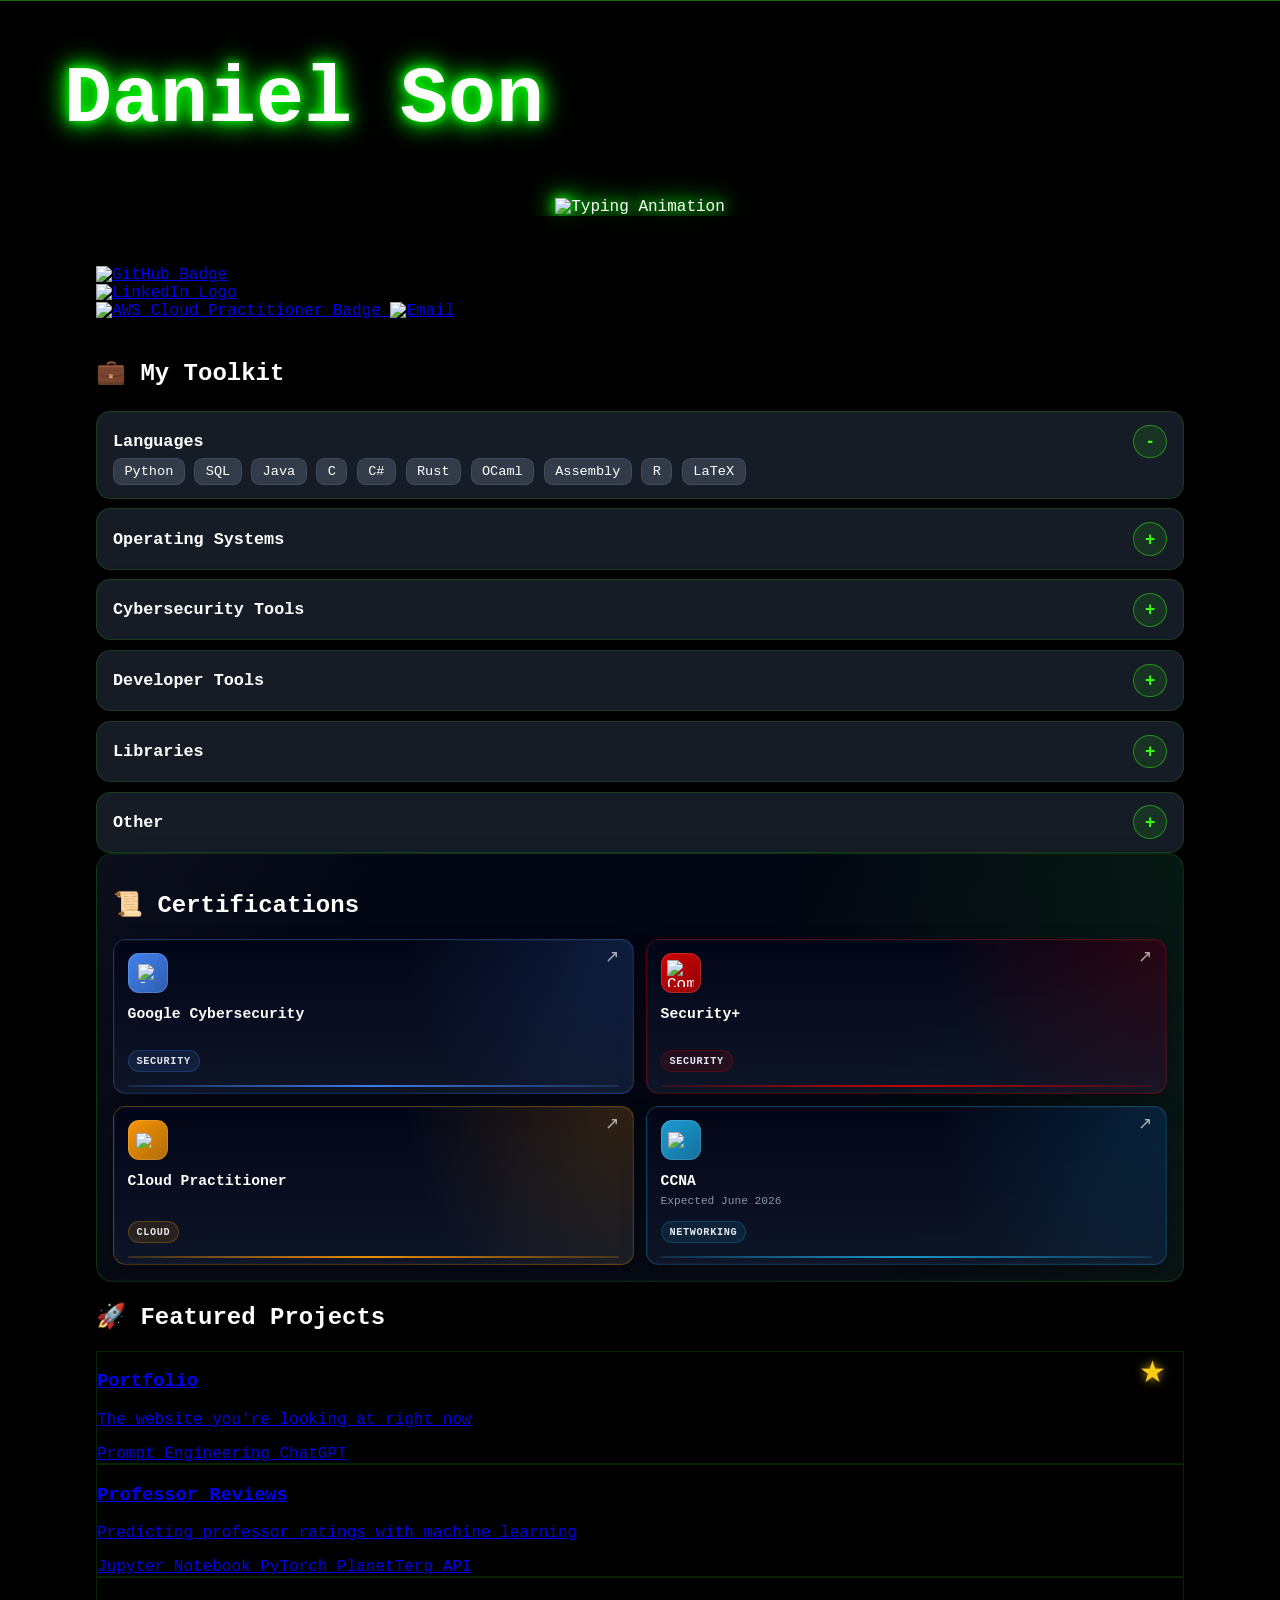
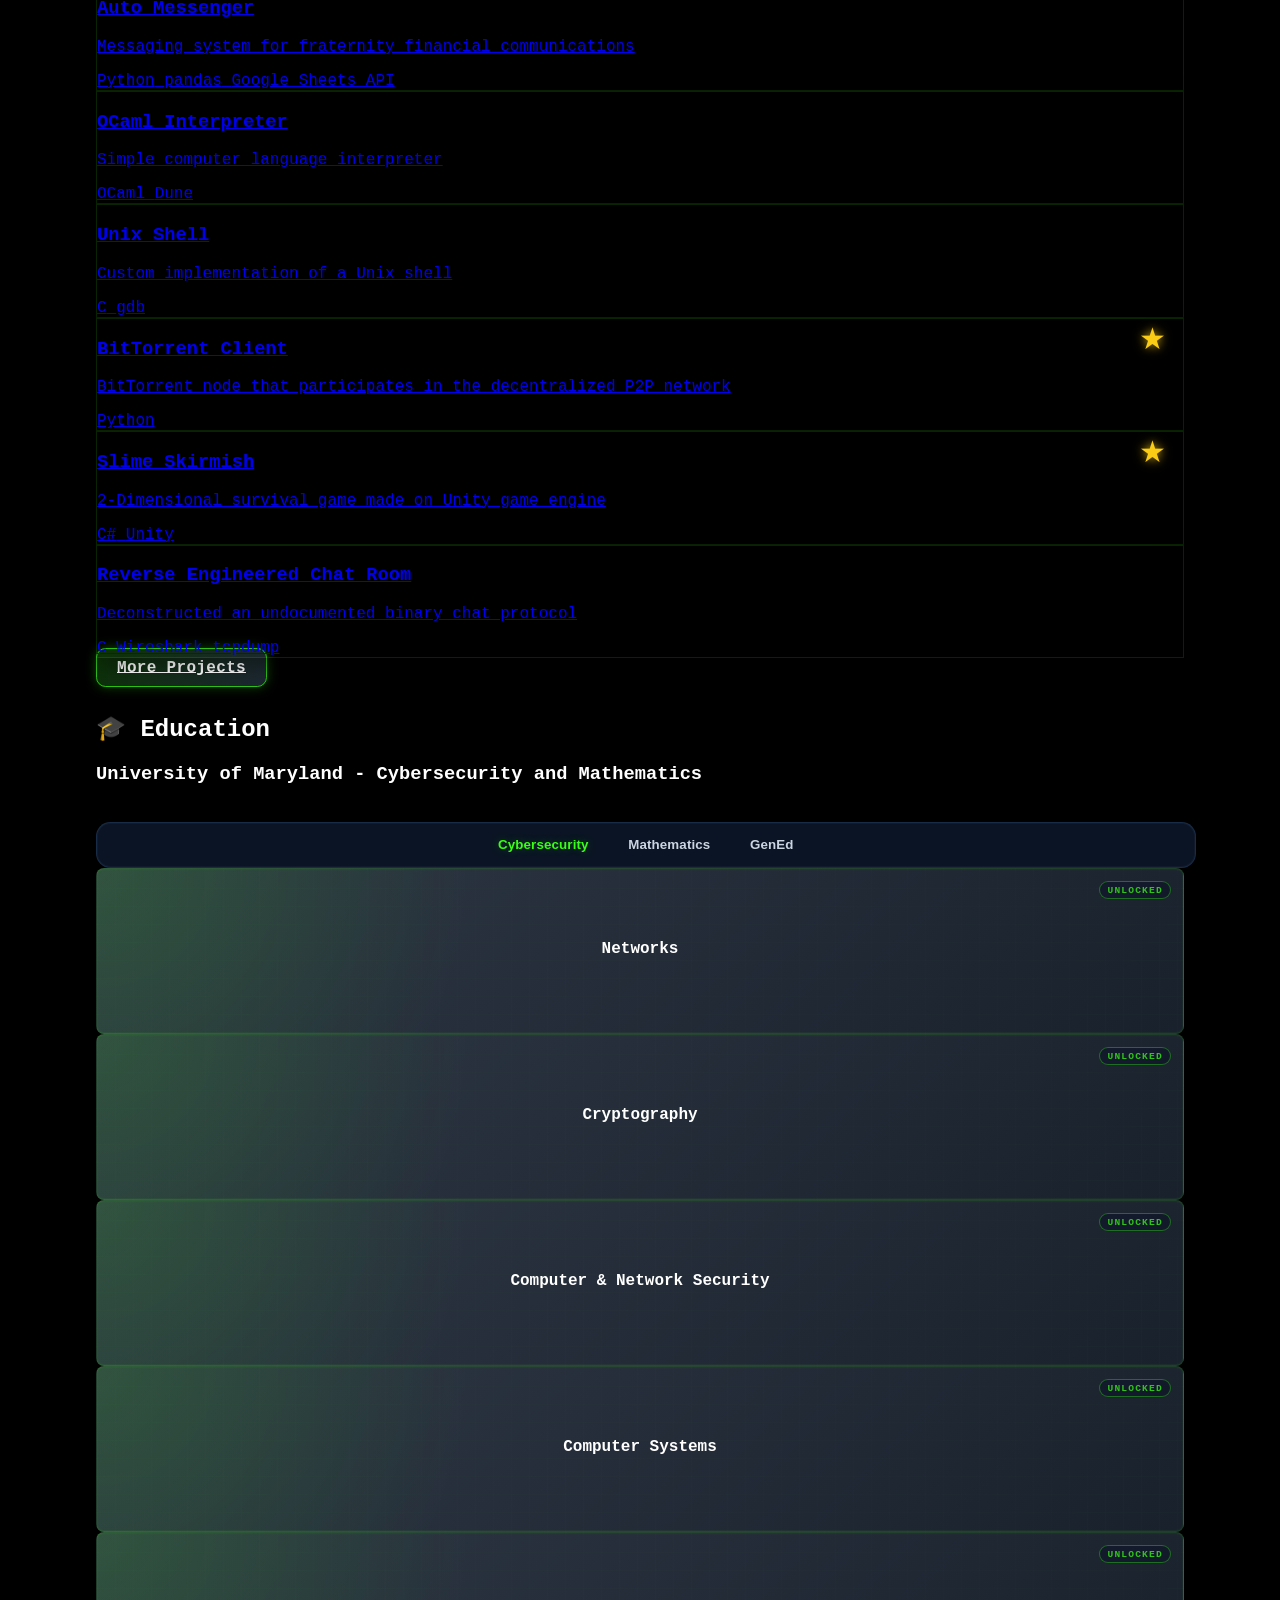
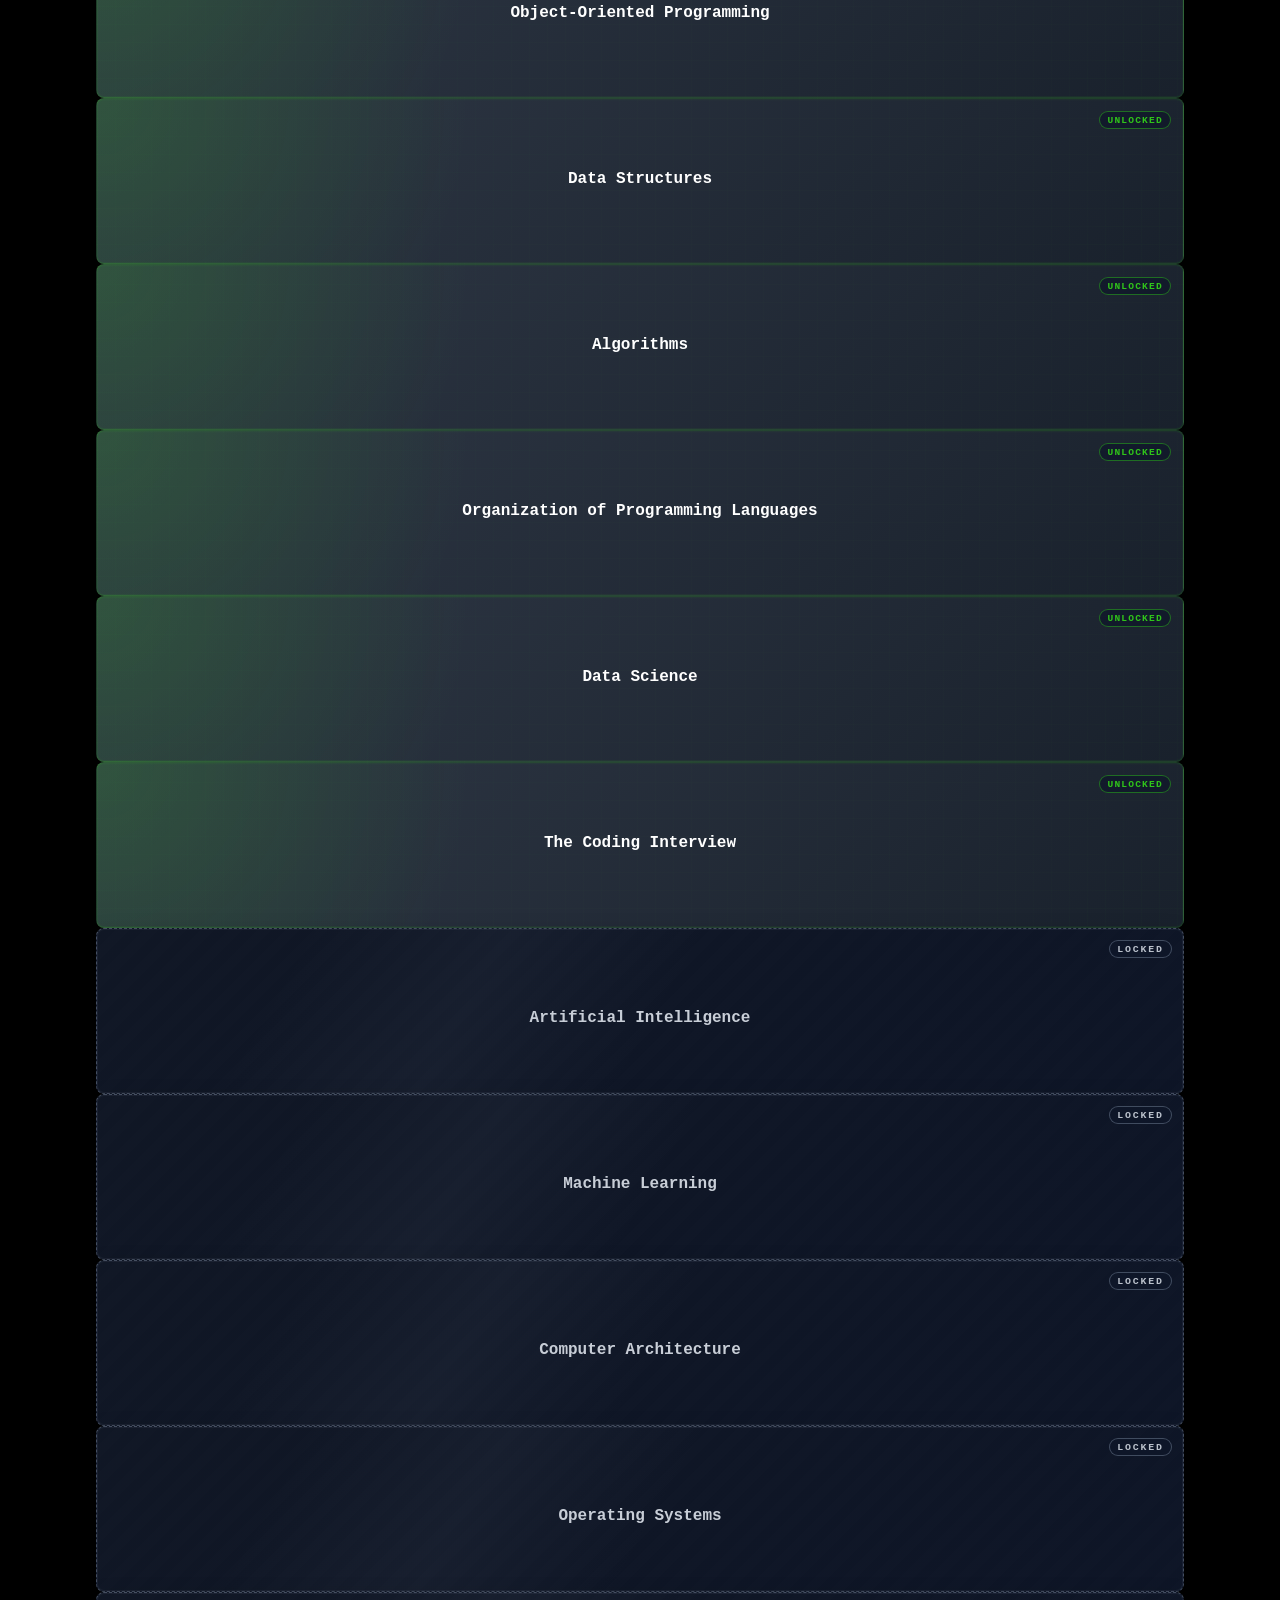
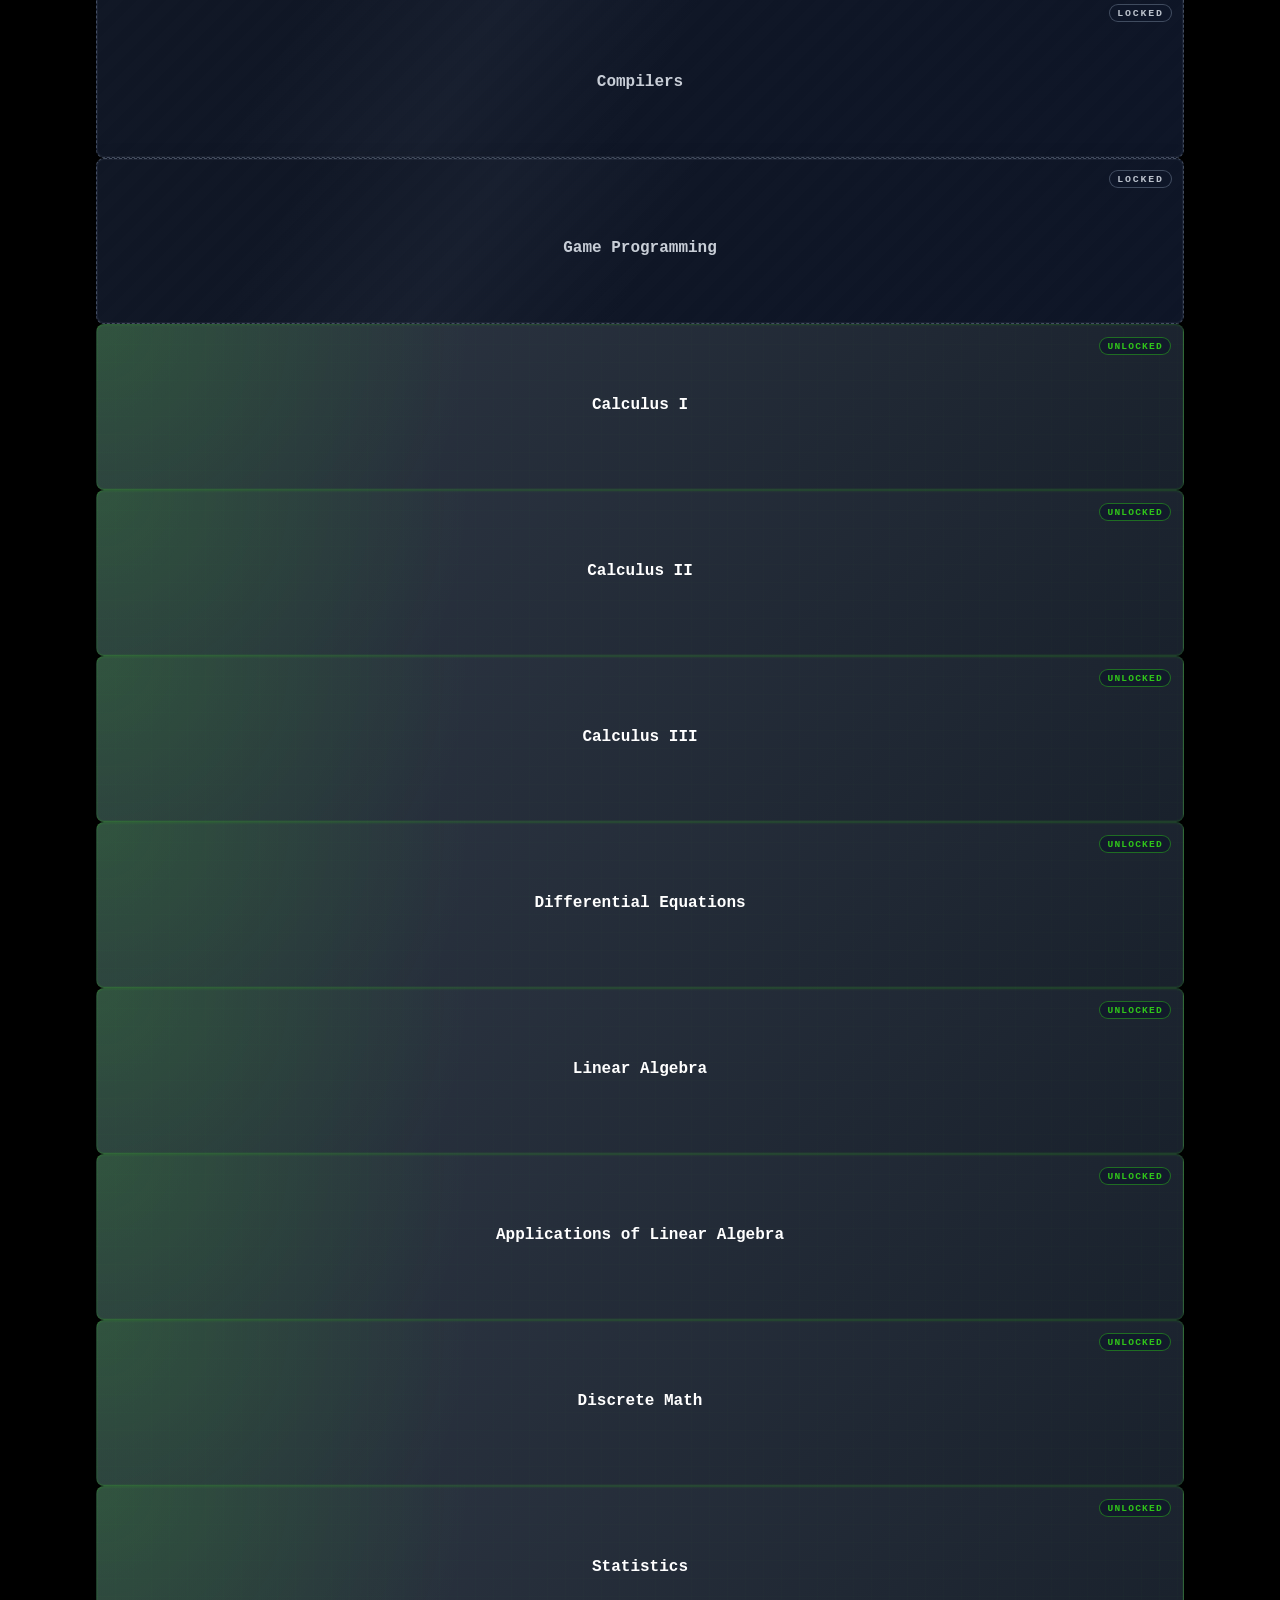
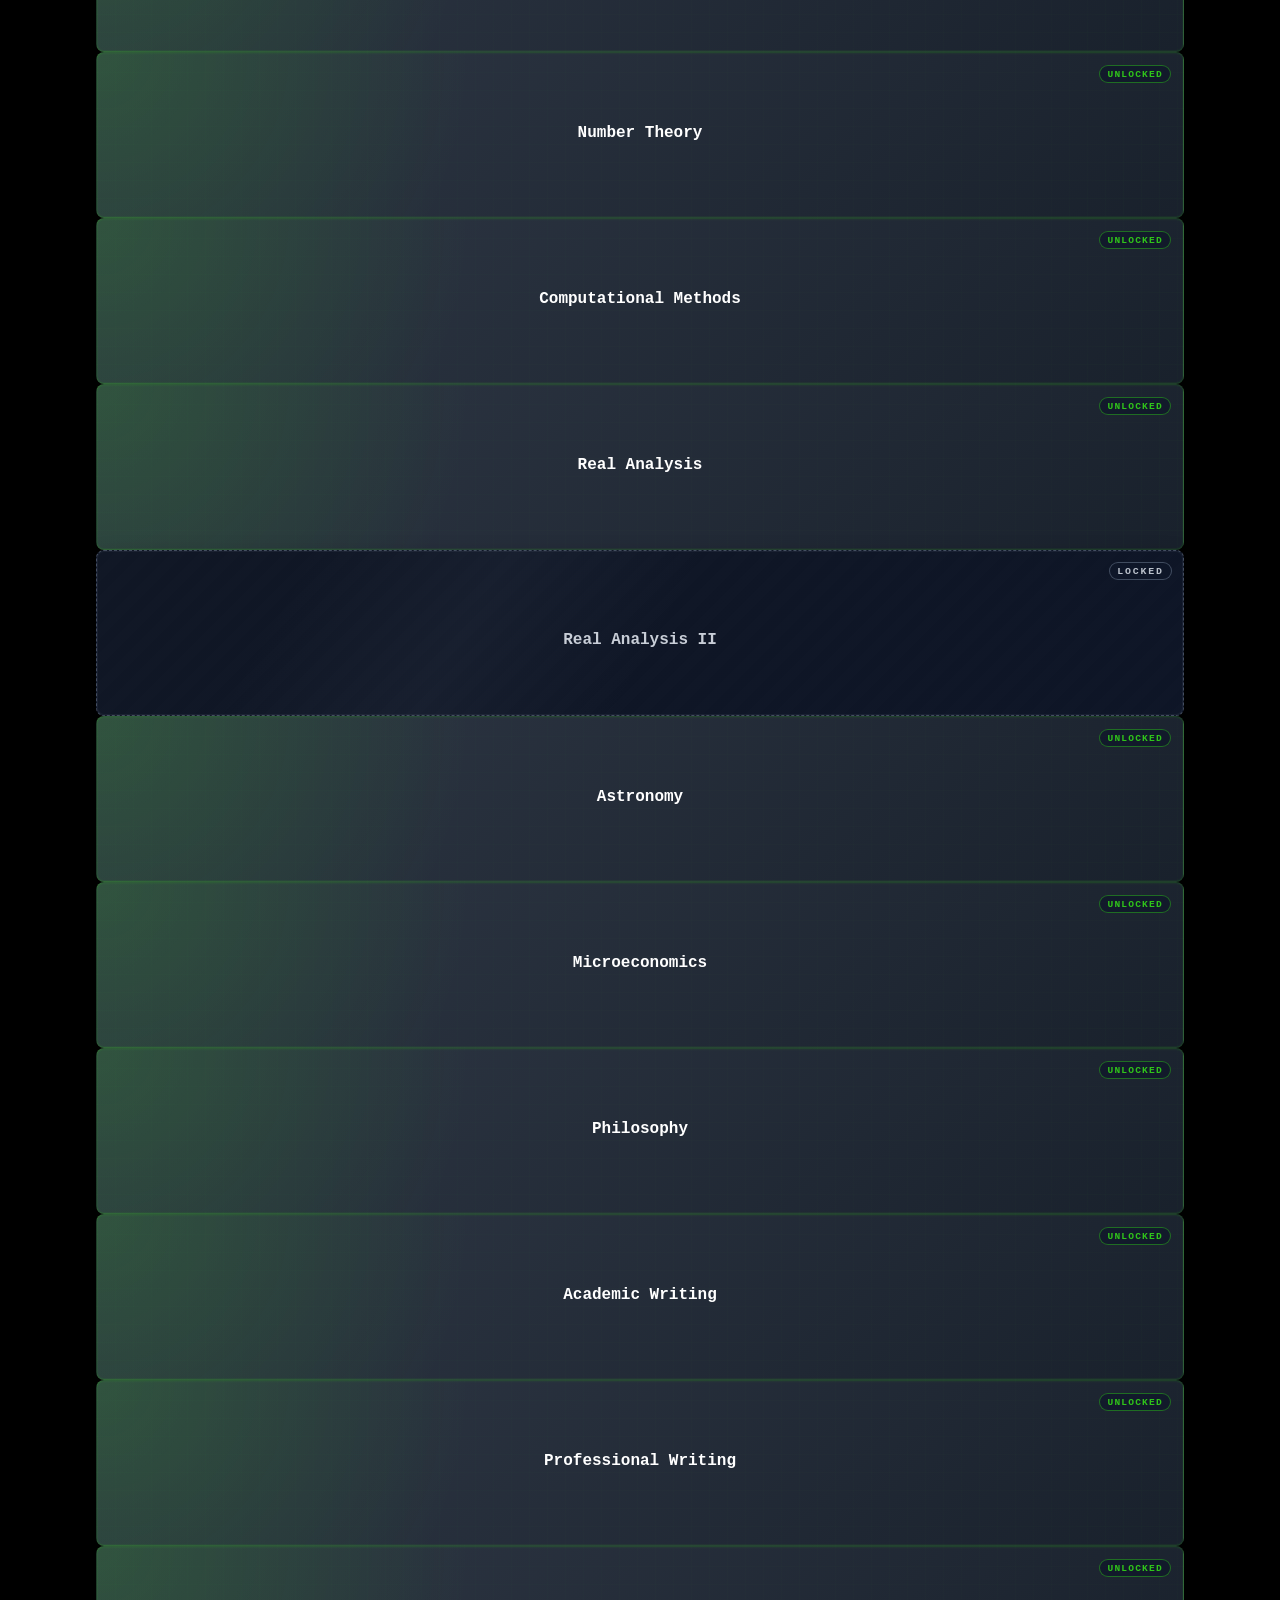
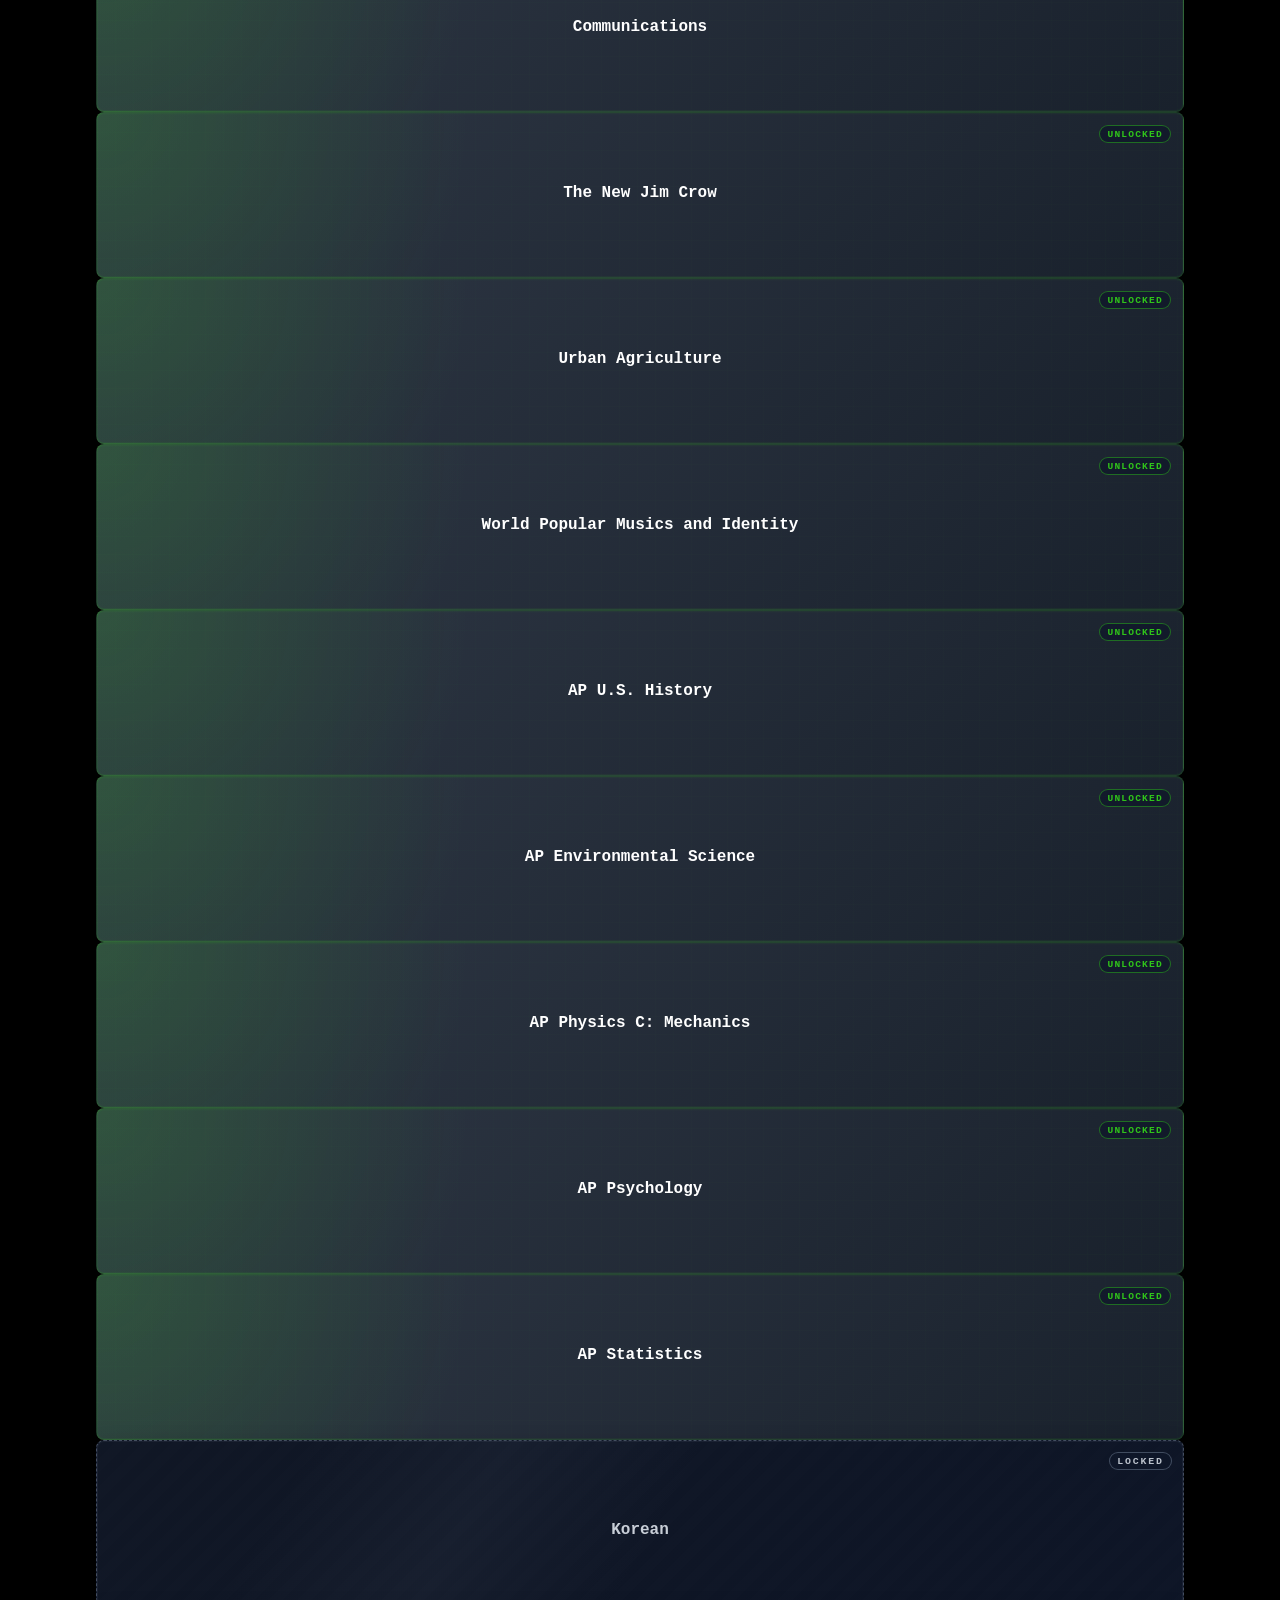
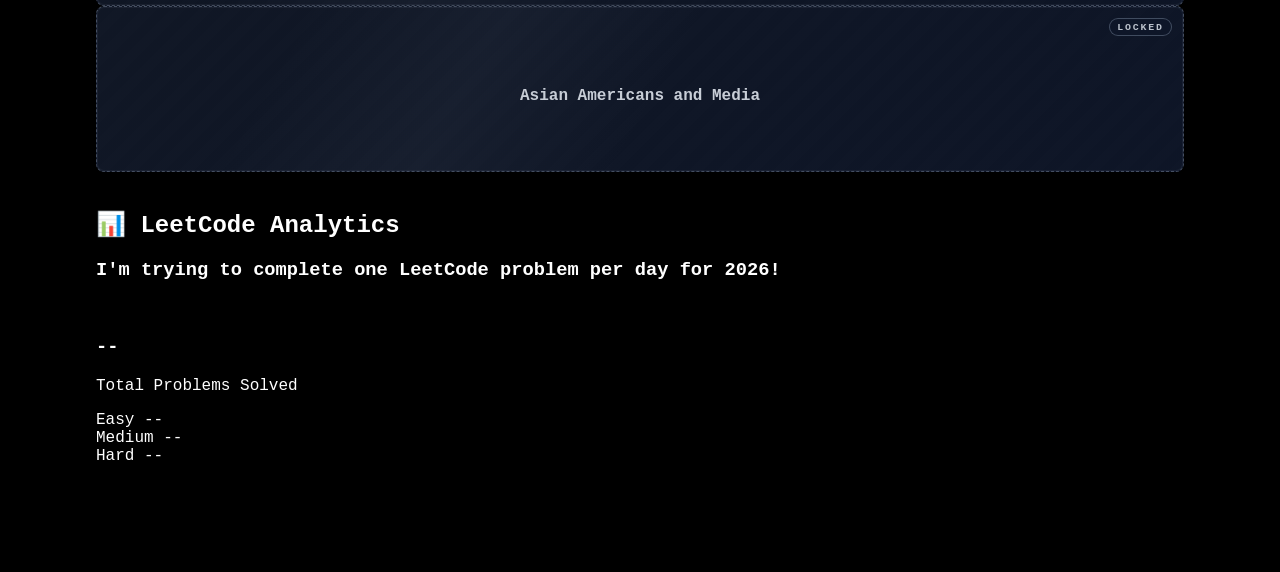
==== commit db4467e7: "minor updates" ====
--- a/index.html
+++ b/index.html
@@ -632,7 +632,7 @@
                     class="block flex-grow"
                   >
                     <h3 class="text-xl font-bold mb-2">
-                      Reversed Engineered Chat Room
+                      Reverse Engineered Chat Room
                     </h3>
                     <p class="text-gray-400 mb-3 min-h-[4.5rem]">
                       Deconstructed an undocumented binary chat protocol
--- a/style.css
+++ b/style.css
@@ -471,7 +471,7 @@
     );
   box-shadow: inset 0 0 0 1px rgba(var(--game-accent), 0.05), 0 10px 18px rgba(0, 0, 0, 0.24);
   transform: none;
-  transition: transform 0.22s ease, border-color 0.22s ease, box-shadow 0.22s ease;
+  transition: border-color 0.22s ease, box-shadow 0.22s ease;
 }
 
 .game-card::before {
@@ -500,9 +500,10 @@
 }
 
 .game-card:hover {
-  transform: translateY(-2px);
-  border-color: rgba(var(--game-accent), 0.48);
-  box-shadow: 0 14px 26px rgba(0, 0, 0, 0.34), 0 0 18px rgba(var(--game-accent), 0.1);
+  border-color: rgba(var(--game-accent), 0.46);
+  box-shadow: inset 0 0 0 1px rgba(var(--game-accent), 0.08),
+    0 10px 18px rgba(0, 0, 0, 0.24),
+    0 0 22px rgba(var(--game-accent), 0.18);
 }
 
 .game-card-title {
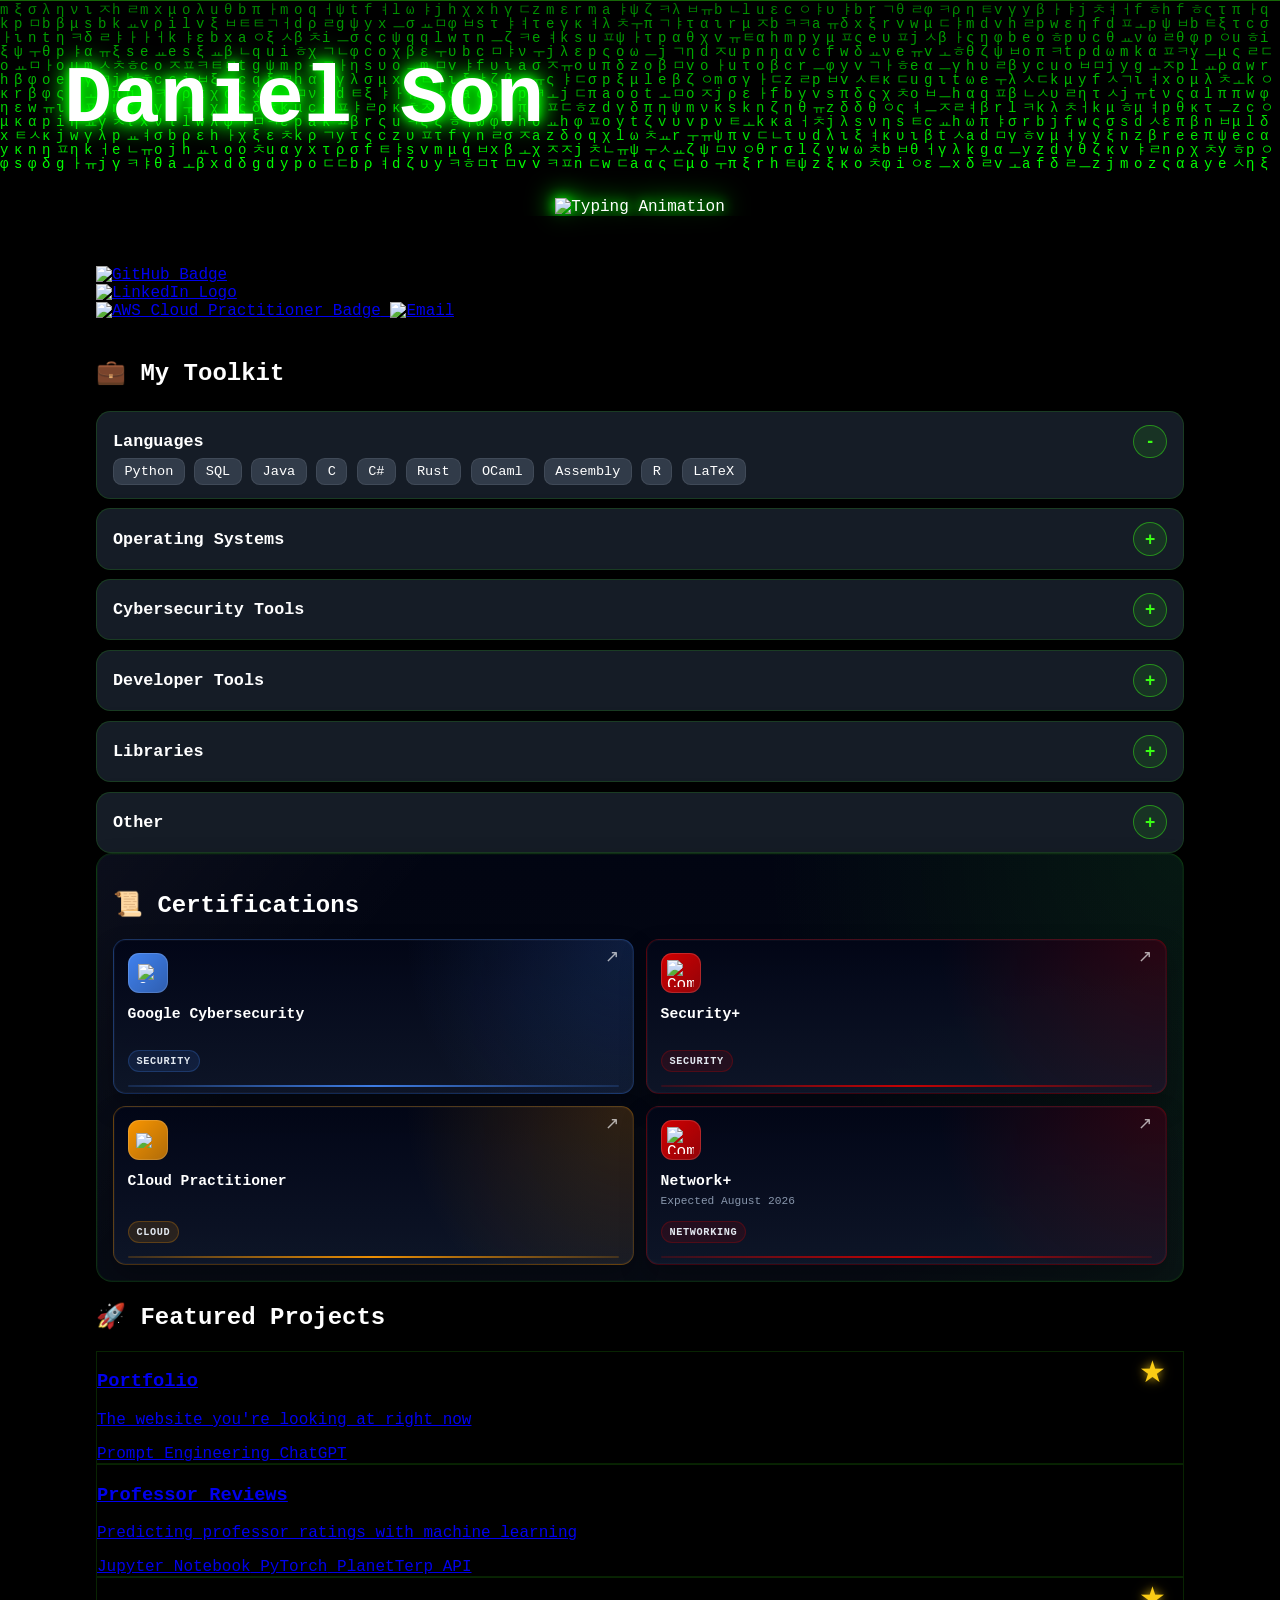
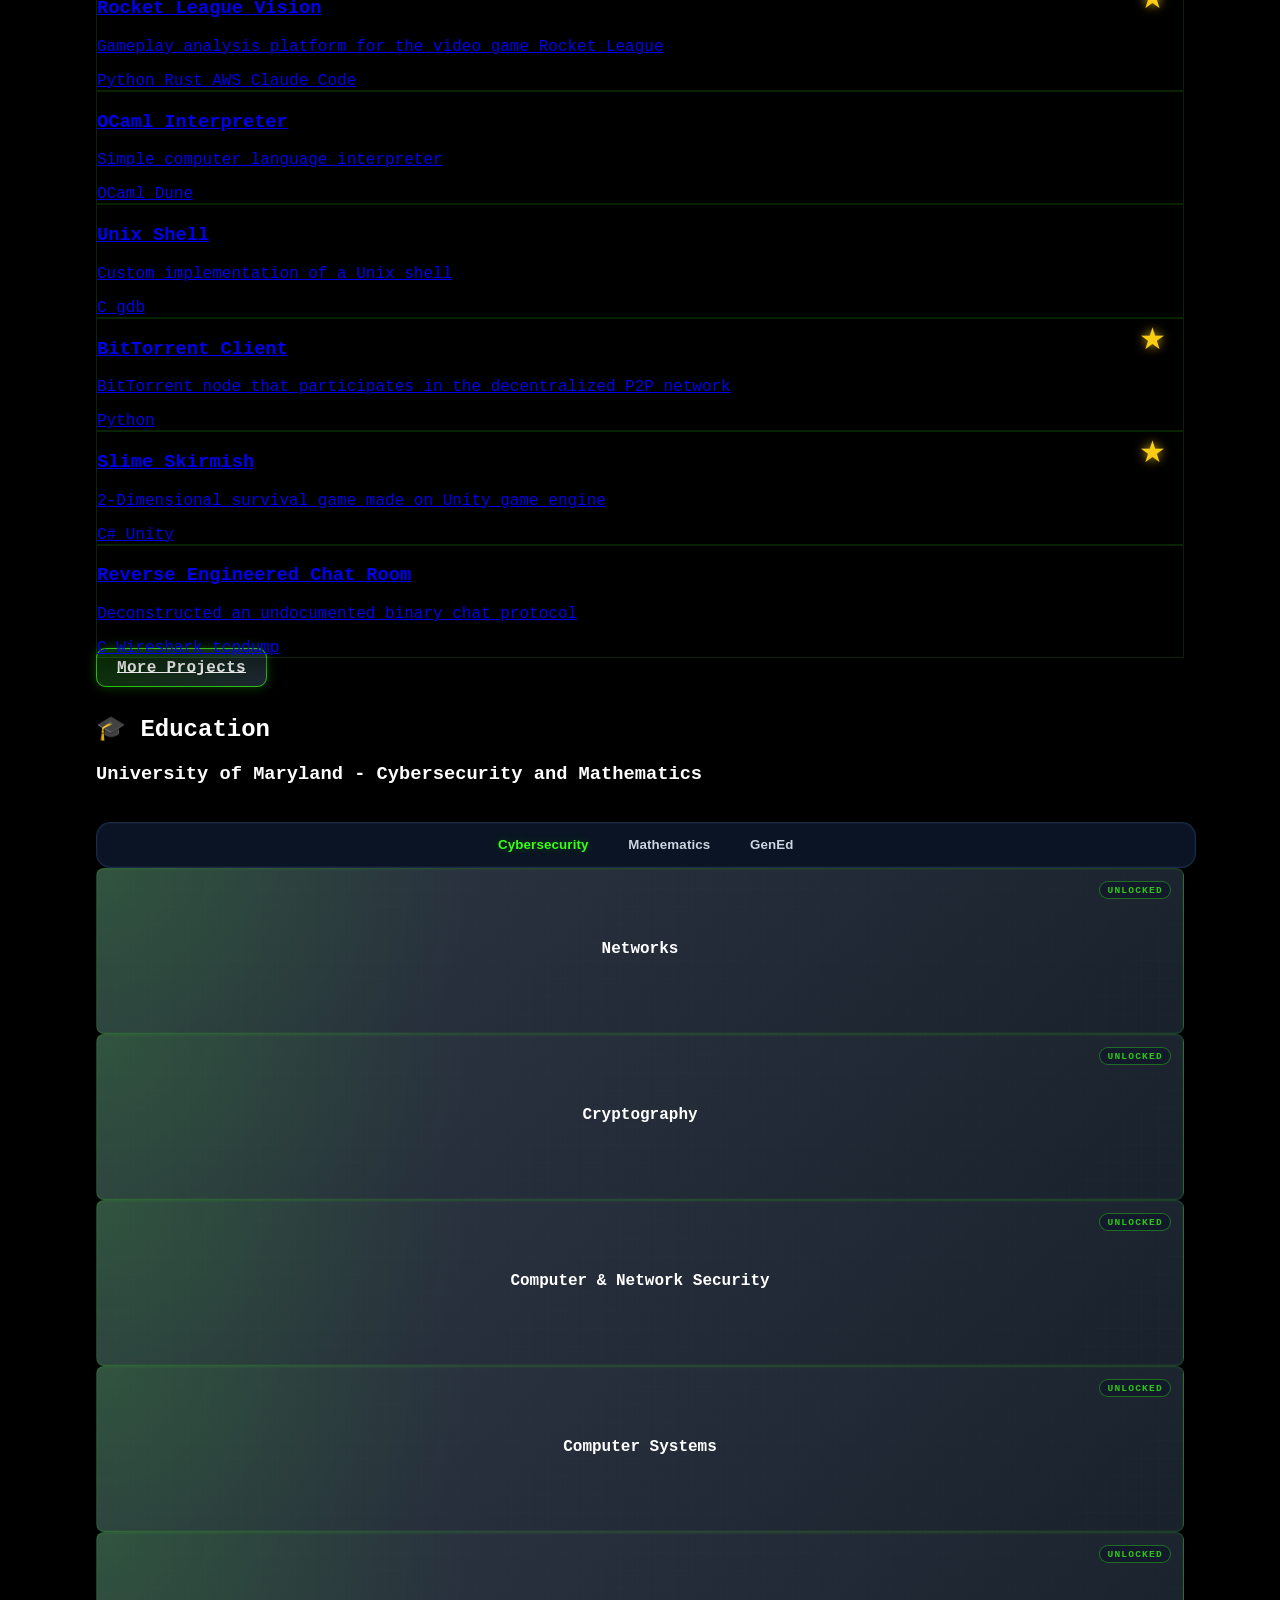
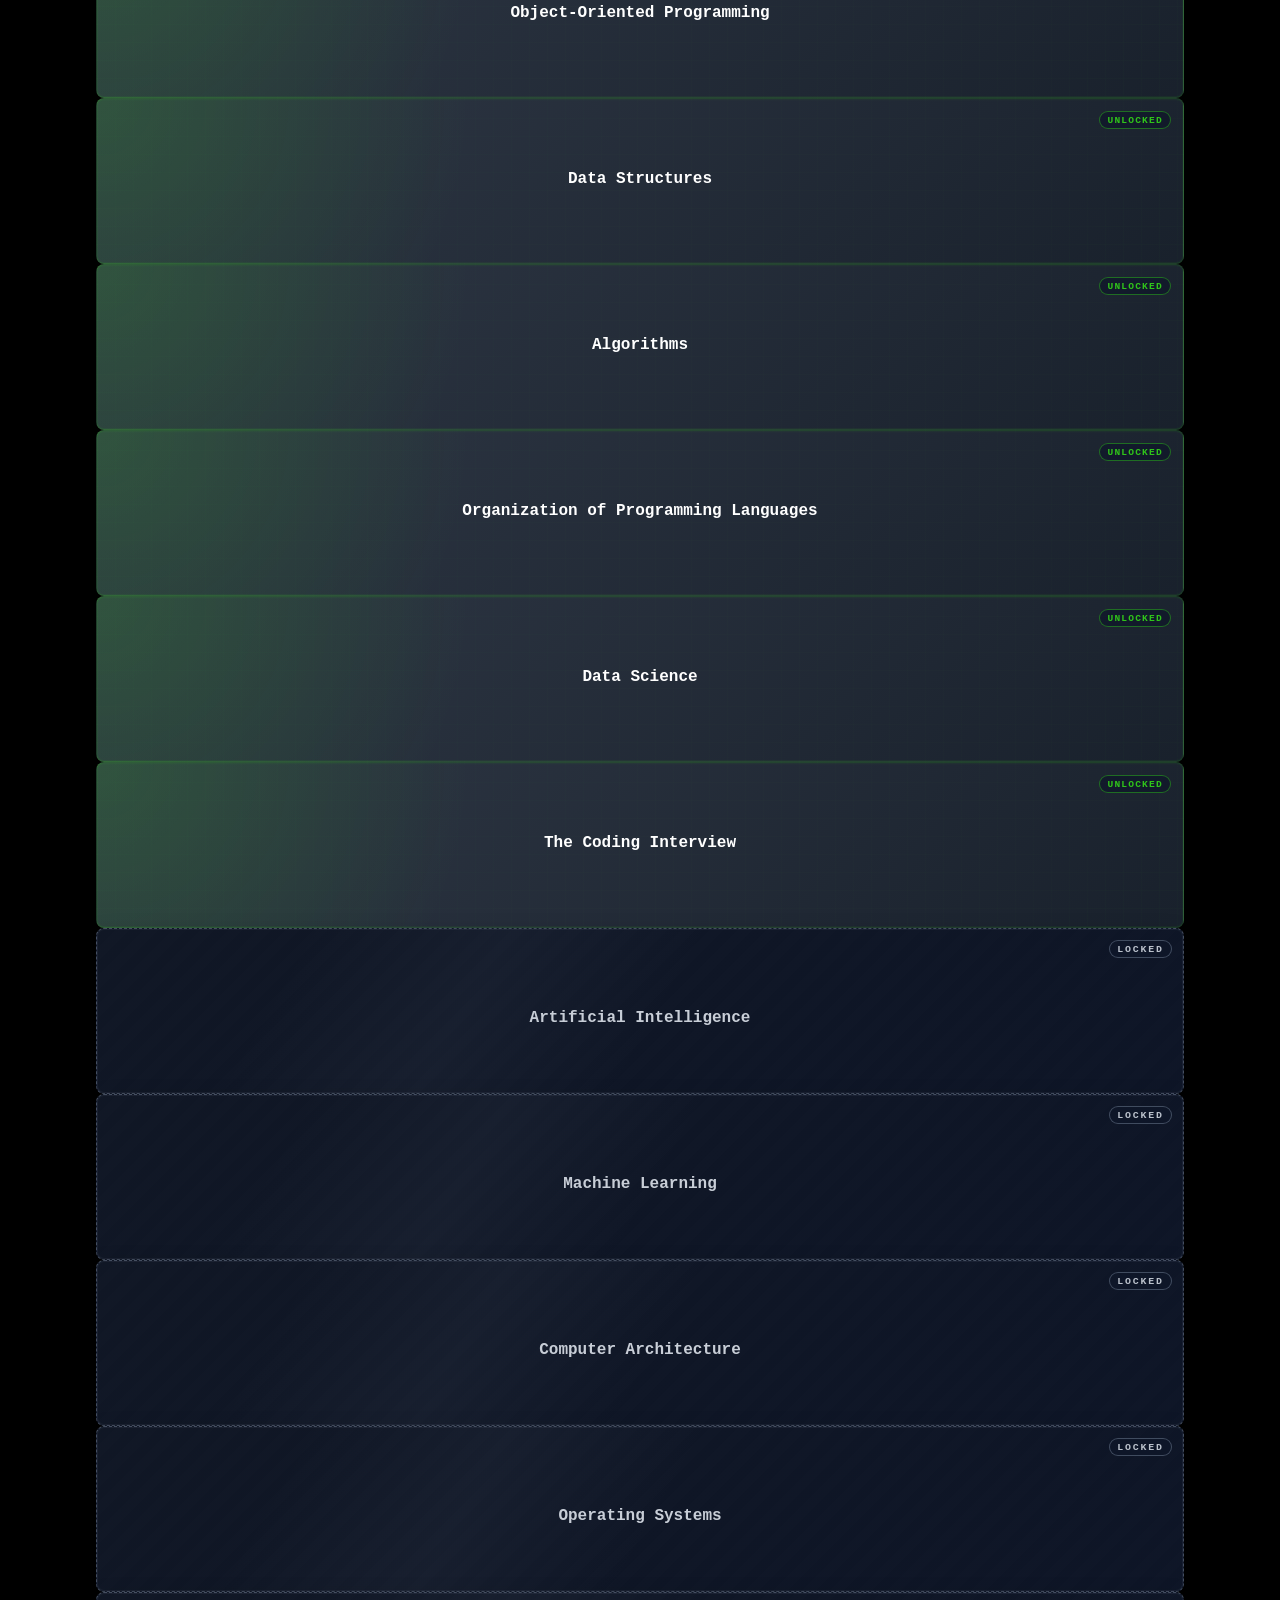
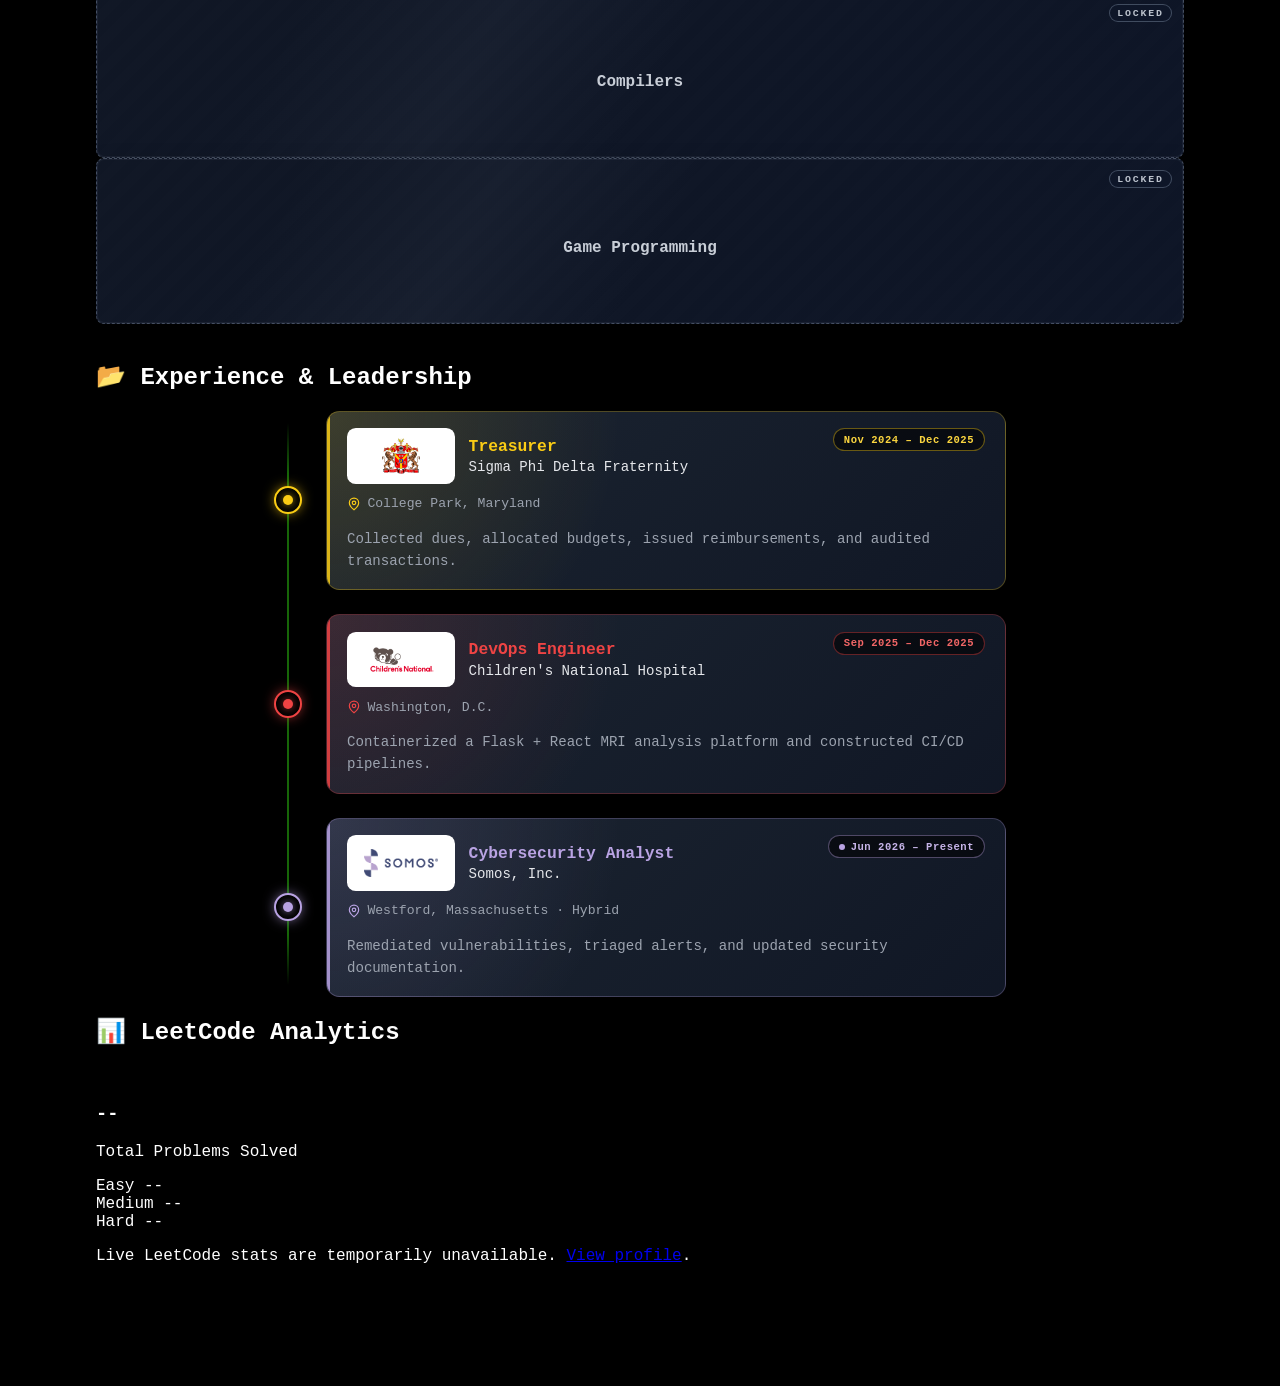
==== commit 88b748a2: "july 2026 update" ====
--- a/index.html
+++ b/index.html
@@ -372,18 +372,18 @@
                     </a>
 
                     <a
-                      href="https://www.cisco.com/site/us/en/learn/training-certifications/certifications/enterprise/ccna/index.html"
+                      href="https://www.comptia.org/certifications/network"
                       target="_blank"
                       rel="noopener noreferrer"
                       class="cert-card"
-                      style="--cert-accent: 27, 160, 215"
+                      style="--cert-accent: 213, 0, 0"
                     >
                       <div class="cert-card-top">
                         <div class="cert-logo-tile">
                           <img
-                            src="logos/white-cisco-logo.png"
-                            alt="Cisco Logo"
-                            class="cert-logo-image cert-logo-image--cisco"
+                            src="https://cdn.simpleicons.org/comptia/white"
+                            alt="CompTIA Logo"
+                            class="cert-logo-image cert-logo-image--comptia"
                           />
                         </div>
                         <span class="cert-card-arrow" aria-hidden="true"
@@ -392,8 +392,8 @@
                       </div>
 
                       <div class="cert-card-body">
-                        <h3 class="cert-card-title">CCNA</h3>
-                        <p class="cert-card-meta">Expected June 2026</p>
+                        <h3 class="cert-card-title">Network+</h3>
+                        <p class="cert-card-meta">Expected August 2026</p>
                       </div>
 
                       <div class="cert-card-bottom">
@@ -477,15 +477,21 @@
                 <div
                   class="project-card bg-gray-800/70 p-4 rounded-lg hover:scale-[1.02] transition-transform flex flex-col h-full"
                 >
+                  <span
+                    class="favorite-star"
+                    aria-hidden="true"
+                    title="Favorite"
+                    >★</span
+                  >
                   <a
-                    href="https://github.com/DanielSon721/Auto-Messenger"
+                    href="https://www.rocketleaguevision.com/"
                     target="_blank"
                     rel="noopener noreferrer"
                     class="block flex-grow"
                   >
-                    <h3 class="text-xl font-bold mb-2">Auto Messenger</h3>
+                    <h3 class="text-xl font-bold mb-2">Rocket League Vision</h3>
                     <p class="text-gray-400 mb-3 min-h-[4.5rem]">
-                      Messaging system for fraternity financial communications
+                      Gameplay analysis platform for the video game Rocket League
                     </p>
                     <div class="mt-auto">
                       <span
@@ -494,11 +500,15 @@
                       >
                       <span
                         class="text-xs bg-green-700 px-2 py-1 rounded mr-1 mb-1 inline-block"
-                        >pandas</span
+                        >Rust</span
                       >
                       <span
                         class="text-xs bg-green-700 px-2 py-1 rounded mr-1 mb-1 inline-block"
-                        >Google Sheets API</span
+                        >AWS</span
+                      >
+                      <span
+                        class="text-xs bg-green-700 px-2 py-1 rounded mr-1 mb-1 inline-block"
+                        >Claude Code</span
                       >
                     </div>
                   </a>
@@ -1019,72 +1029,130 @@
 
           <br />
 
-          <!-- Experience Section (disabled)
+          <!-- Experience Section -->
           <div class="mt-20">
             <h2 class="text-3xl font-bold mb-8 text-center">
               📂 Experience & Leadership
             </h2>
 
-            <div class="max-w-4xl relative flex ml-[20%]">
-              <div class="relative w-28">
-                <div
-                  class="absolute left-[-12px] top-0 bottom-0 flex flex-col justify-between text-gray-500"
-                >
-                  <span>Jan 2024</span>
-                  <span>Jan 2025</span>
-                  <span>Jan 2026</span>
-                </div>
-
-                <div
-                  class="absolute left-20 top-0 bottom-0 w-2 bg-gray-300 rounded-full"
-                ></div>
+            <div class="xp-timeline">
+              <!-- Treasurer -->
+              <div class="xp-entry" style="--accent: #facc15">
+                <span class="xp-node"></span>
+                <div class="xp-card">
+                  <div class="xp-head">
+                    <span class="xp-logo xp-logo-crest">
+                      <img
+                        src="logos/sigmaphidelta.svg"
+                        alt="Sigma Phi Delta Fraternity crest"
+                      />
+                    </span>
+                    <div class="xp-headtext">
+                      <h3 class="xp-role">Treasurer</h3>
+                      <p class="xp-org">Sigma Phi Delta Fraternity</p>
+                    </div>
+                    <span class="xp-date">Nov 2024 – Dec 2025</span>
+                  </div>
+                  <p class="xp-meta">
+                    <svg
+                      viewBox="0 0 24 24"
+                      fill="none"
+                      stroke-width="2"
+                      stroke-linecap="round"
+                      stroke-linejoin="round"
+                    >
+                      <path d="M20 10c0 6-8 12-8 12s-8-6-8-12a8 8 0 0 1 16 0Z" />
+                      <circle cx="12" cy="10" r="3" />
+                    </svg>
+                    College Park, Maryland
+                  </p>
+                  <p class="xp-desc">
+                    Collected dues, allocated budgets, issued reimbursements,
+                    and audited transactions.
+                  </p>
+                </div>
               </div>
 
-              <div class="relative flex-1 ml-14" style="height: 500px">
-                <div
-                  class="absolute w-2 bg-green-500 rounded-full"
-                  style="top: 42%; height: 58%; left: 0"
-                ></div>
-
-                <div class="absolute" style="top: 42%; left: 16px">
-                  <h3 class="text-xl font-semibold text-green-500">
-                    Treasurer – Sigma Phi Delta Fraternity
-                  </h3>
-                  <p class="text-sm text-gray-500 mt-1">Nov 2024 – Present</p>
-                  <p class="text-sm text-gray-400 mt-2">
-                    Managed dues collection, budgeting, accounting, and roster
-                  </p>
-                </div>
-
-                <div
-                  class="absolute w-2 bg-blue-500 rounded-full"
-                  style="top: 83%; height: 17%; left: 30px"
-                ></div>
-
-                <div class="absolute" style="top: 83%; left: 56px">
-                  <h3 class="text-xl font-semibold text-blue-500">
-                    DevOps Engineer – App Dev Club
-                  </h3>
-                  <p class="text-sm text-gray-500 mt-1">Sep 2025 – Present</p>
-                  <p class="text-sm text-gray-400 mt-2">
-                    Containerized a full stack web application and automated
-                    CI/CD pipelines
+              <!-- DevOps Engineer -->
+              <div class="xp-entry" style="--accent: #ef4444">
+                <span class="xp-node"></span>
+                <div class="xp-card">
+                  <div class="xp-head">
+                    <span class="xp-logo xp-logo-cnh">
+                      <img
+                        src="logos/childrensnationalhospital.png"
+                        alt="Children's National Hospital logo"
+                      />
+                    </span>
+                    <div class="xp-headtext">
+                      <h3 class="xp-role">DevOps Engineer</h3>
+                      <p class="xp-org">Children's National Hospital</p>
+                    </div>
+                    <span class="xp-date">Sep 2025 – Dec 2025</span>
+                  </div>
+                  <p class="xp-meta">
+                    <svg
+                      viewBox="0 0 24 24"
+                      fill="none"
+                      stroke-width="2"
+                      stroke-linecap="round"
+                      stroke-linejoin="round"
+                    >
+                      <path d="M20 10c0 6-8 12-8 12s-8-6-8-12a8 8 0 0 1 16 0Z" />
+                      <circle cx="12" cy="10" r="3" />
+                    </svg>
+                    Washington, D.C.
+                  </p>
+                  <p class="xp-desc">
+                    Containerized a Flask + React MRI analysis platform and
+                    constructed CI/CD pipelines.
+                  </p>
+                </div>
+              </div>
+
+              <!-- Cybersecurity Analyst (current) -->
+              <div class="xp-entry is-current" style="--accent: #b9a3e3">
+                <span class="xp-node"></span>
+                <div class="xp-card">
+                  <div class="xp-head">
+                    <span class="xp-logo">
+                      <img src="logos/somos.webp" alt="Somos, Inc. logo" />
+                    </span>
+                    <div class="xp-headtext">
+                      <h3 class="xp-role">Cybersecurity Analyst</h3>
+                      <p class="xp-org">Somos, Inc.</p>
+                    </div>
+                    <span class="xp-date">
+                      <span class="xp-live"></span>Jun 2026 – Present
+                    </span>
+                  </div>
+                  <p class="xp-meta">
+                    <svg
+                      viewBox="0 0 24 24"
+                      fill="none"
+                      stroke-width="2"
+                      stroke-linecap="round"
+                      stroke-linejoin="round"
+                    >
+                      <path d="M20 10c0 6-8 12-8 12s-8-6-8-12a8 8 0 0 1 16 0Z" />
+                      <circle cx="12" cy="10" r="3" />
+                    </svg>
+                    Westford, Massachusetts · Hybrid
+                  </p>
+                  <p class="xp-desc">
+                    Remediated vulnerabilities, triaged alerts, and updated
+                    security documentation.
                   </p>
                 </div>
               </div>
             </div>
           </div>
-          -->
 
           <!-- LeetCode Analytics Section -->
           <div class="mt-20">
             <h2 class="text-3xl font-bold mb-8 text-center">
               📊 LeetCode Analytics
             </h2>
-
-            <h3 class="text-xl font-bold mb-4 text-center">
-              I'm trying to complete one LeetCode problem per day for 2026!
-            </h3>
 
             <br />
 
@@ -1149,6 +1217,14 @@
                   </div>
                 </div>
               </div>
+
+              <p
+                id="lc-status"
+                class="mt-6 text-center text-sm text-gray-400"
+                aria-live="polite"
+              >
+                Loading live stats...
+              </p>
             </div>
           </div>
 
--- a/style.css
+++ b/style.css
@@ -249,6 +249,233 @@
   transition-delay: 0.08s;
 }
 
+/* ===== EXPERIENCE TIMELINE ===== */
+.xp-timeline {
+  position: relative;
+  max-width: 680px;
+  margin: 0 auto;
+  padding-left: 3.25rem;
+}
+
+/* vertical spine */
+.xp-timeline::before {
+  content: "";
+  position: absolute;
+  left: 13px;
+  top: 12px;
+  bottom: 12px;
+  width: 2px;
+  background: linear-gradient(
+    180deg,
+    rgba(57, 255, 20, 0) 0%,
+    rgba(57, 255, 20, 0.4) 9%,
+    rgba(57, 255, 20, 0.4) 91%,
+    rgba(57, 255, 20, 0) 100%
+  );
+  border-radius: 999px;
+}
+
+.xp-entry {
+  position: relative;
+  margin-bottom: 1.5rem;
+}
+.xp-entry:last-child {
+  margin-bottom: 0;
+}
+
+/* node dot on the spine */
+.xp-node {
+  position: absolute;
+  left: -3.25rem;
+  top: 50%;
+  transform: translateY(-50%);
+  width: 28px;
+  height: 28px;
+  display: grid;
+  place-items: center;
+  z-index: 2;
+}
+.xp-node::before {
+  content: "";
+  position: absolute;
+  inset: 0;
+  border-radius: 999px;
+  border: 2px solid var(--accent);
+  background: #000;
+  box-shadow: 0 0 14px -3px var(--accent);
+}
+.xp-node::after {
+  content: "";
+  position: relative;
+  width: 10px;
+  height: 10px;
+  border-radius: 999px;
+  background: var(--accent);
+  box-shadow: 0 0 8px -1px var(--accent);
+}
+
+/* live pulse for the current role */
+.xp-entry.is-current .xp-node::after {
+  animation: xpPulse 2.2s ease-out infinite;
+}
+@keyframes xpPulse {
+  0% {
+    box-shadow: 0 0 0 0 color-mix(in srgb, var(--accent) 55%, transparent);
+  }
+  70% {
+    box-shadow: 0 0 0 12px transparent;
+  }
+  100% {
+    box-shadow: 0 0 0 0 transparent;
+  }
+}
+
+/* the card */
+.xp-card {
+  position: relative;
+  overflow: hidden;
+  border-radius: 0.85rem;
+  padding: 1.05rem 1.25rem;
+  background:
+    radial-gradient(
+      circle at top left,
+      color-mix(in srgb, var(--accent) 15%, transparent),
+      transparent 42%
+    ),
+    linear-gradient(135deg, rgba(31, 41, 55, 0.9), rgba(17, 24, 39, 0.94));
+  border: 1px solid color-mix(in srgb, var(--accent) 26%, transparent);
+  box-shadow: 0 10px 26px rgba(0, 0, 0, 0.4);
+}
+/* accent rail on the card's left edge */
+.xp-card::before {
+  content: "";
+  position: absolute;
+  left: 0;
+  top: 0;
+  bottom: 0;
+  width: 3px;
+  background: var(--accent);
+  opacity: 0.85;
+}
+.xp-head {
+  display: flex;
+  align-items: center;
+  gap: 0.85rem;
+  flex-wrap: wrap;
+}
+
+.xp-logo {
+  flex-shrink: 0;
+  display: inline-flex;
+  align-items: center;
+  justify-content: center;
+  background: #fff;
+  border-radius: 0.55rem;
+  padding: 0.35rem 0.5rem;
+  width: 92px;
+  height: 44px;
+}
+.xp-logo img {
+  height: 28px;
+  width: auto;
+  max-width: 100%;
+  object-fit: contain;
+  display: block;
+}
+/* emblem/landscape logos read better a touch larger than the wordmarks */
+.xp-logo.xp-logo-crest img {
+  height: 38px;
+}
+.xp-logo.xp-logo-cnh img {
+  height: 41px;
+}
+
+.xp-headtext {
+  flex: 1 1 auto;
+  min-width: 0;
+}
+.xp-role {
+  margin: 0;
+  font-size: 1.02rem;
+  font-weight: 700;
+  line-height: 1.25;
+  color: var(--accent);
+}
+.xp-org {
+  margin: 0.12rem 0 0;
+  font-size: 0.88rem;
+  color: #e5e7eb;
+}
+
+.xp-date {
+  flex-shrink: 0;
+  margin-left: auto;
+  align-self: flex-start;
+  font-size: 0.66rem;
+  font-weight: 700;
+  letter-spacing: 0.05em;
+  color: color-mix(in srgb, var(--accent) 82%, white);
+  background: rgba(0, 0, 0, 0.55);
+  border: 1px solid color-mix(in srgb, var(--accent) 40%, transparent);
+  border-radius: 999px;
+  padding: 0.28rem 0.62rem;
+  white-space: nowrap;
+}
+.xp-date .xp-live {
+  display: inline-block;
+  width: 6px;
+  height: 6px;
+  border-radius: 999px;
+  background: var(--accent);
+  margin-right: 0.35rem;
+  vertical-align: middle;
+  animation: xpBlink 1.6s ease-in-out infinite;
+}
+@keyframes xpBlink {
+  0%, 100% { opacity: 1; }
+  50% { opacity: 0.25; }
+}
+
+.xp-desc {
+  margin: 0.8rem 0 0;
+  font-size: 0.88rem;
+  line-height: 1.55;
+  color: #9ca3af;
+}
+.xp-meta {
+  display: inline-flex;
+  align-items: center;
+  gap: 0.4rem;
+  margin: 0.8rem 0 0;
+  font-size: 0.82rem;
+  color: #9ca3af;
+}
+.xp-meta svg {
+  width: 14px;
+  height: 14px;
+  flex-shrink: 0;
+  stroke: var(--accent);
+}
+
+@media (max-width: 640px) {
+  .xp-timeline {
+    padding-left: 2.5rem;
+  }
+  .xp-node {
+    left: -2.5rem;
+  }
+  .xp-date {
+    margin-left: 0;
+    margin-top: 0.1rem;
+  }
+}
+@media (prefers-reduced-motion: reduce) {
+  .xp-entry.is-current .xp-node::after,
+  .xp-date .xp-live {
+    animation: none;
+  }
+}
+
 /* Force Tailwind Overrides */
 .container-override {
   max-width: var(--content-width) !important;
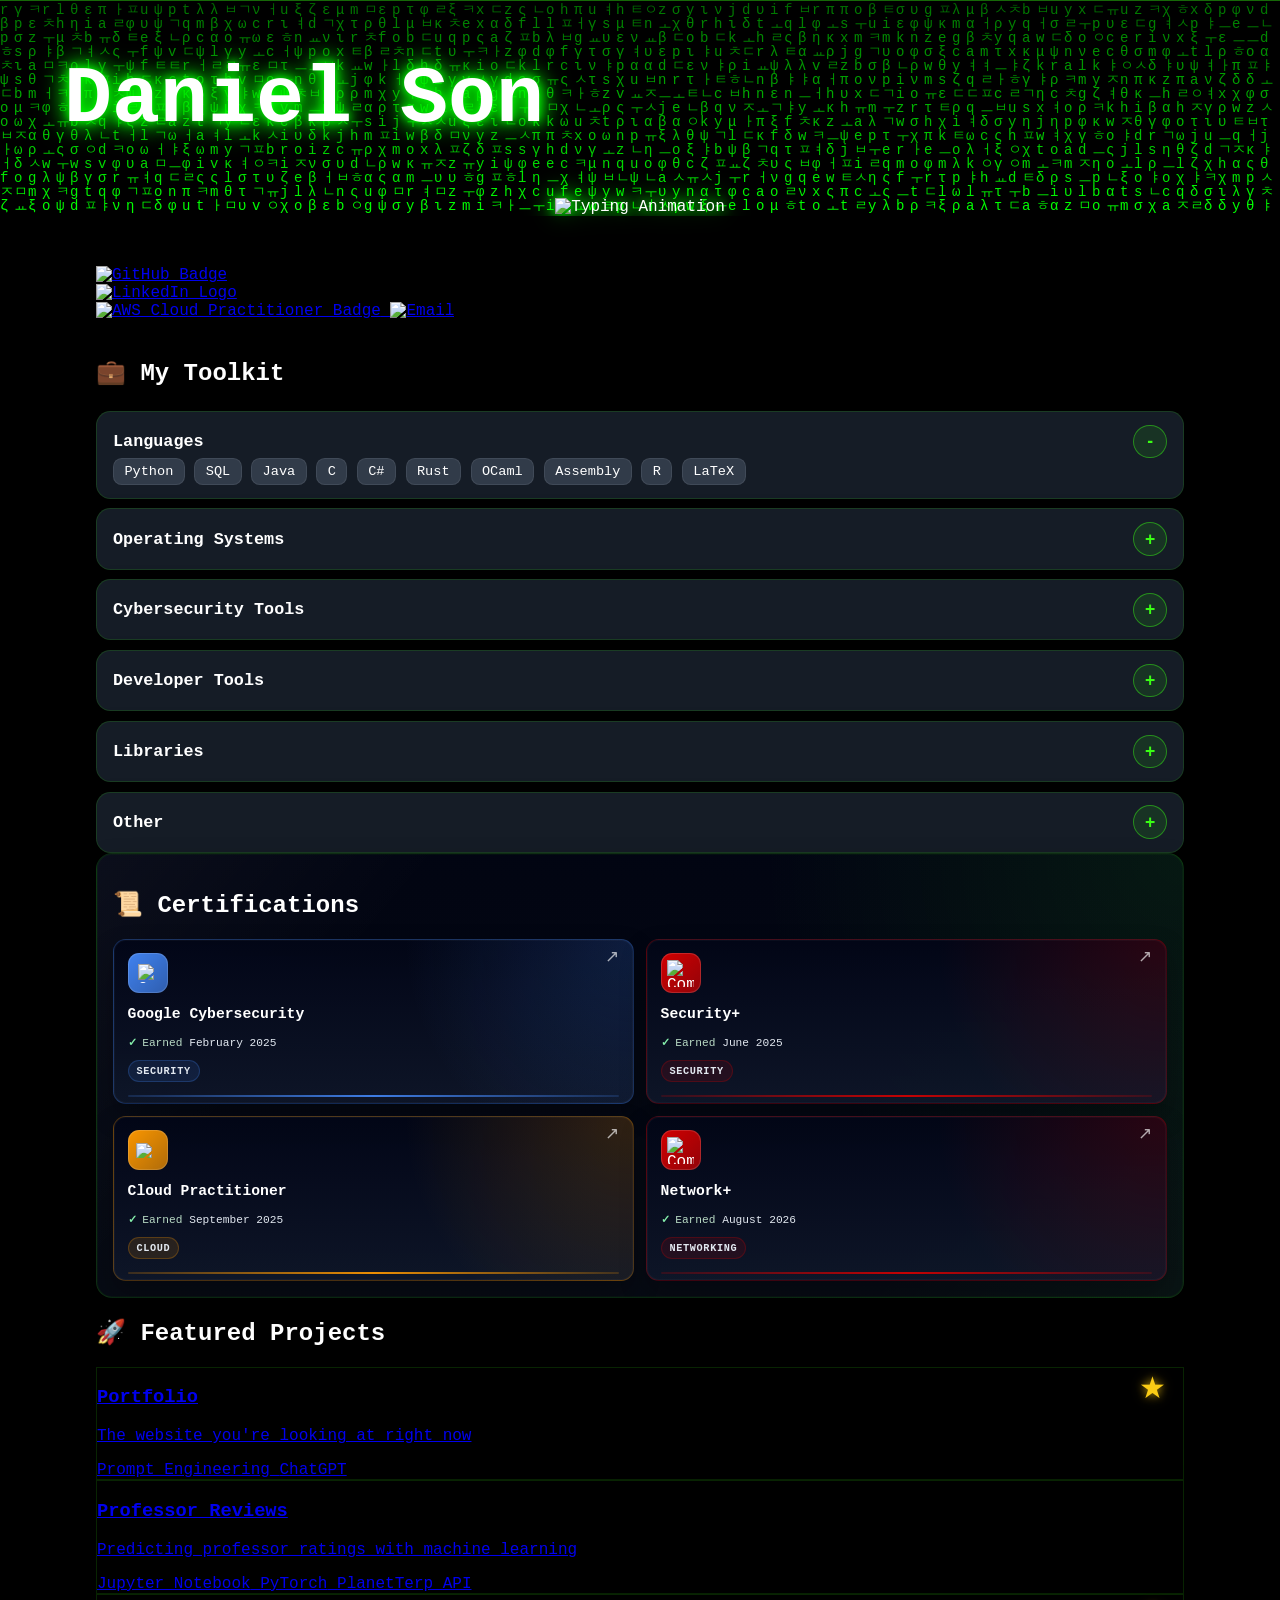
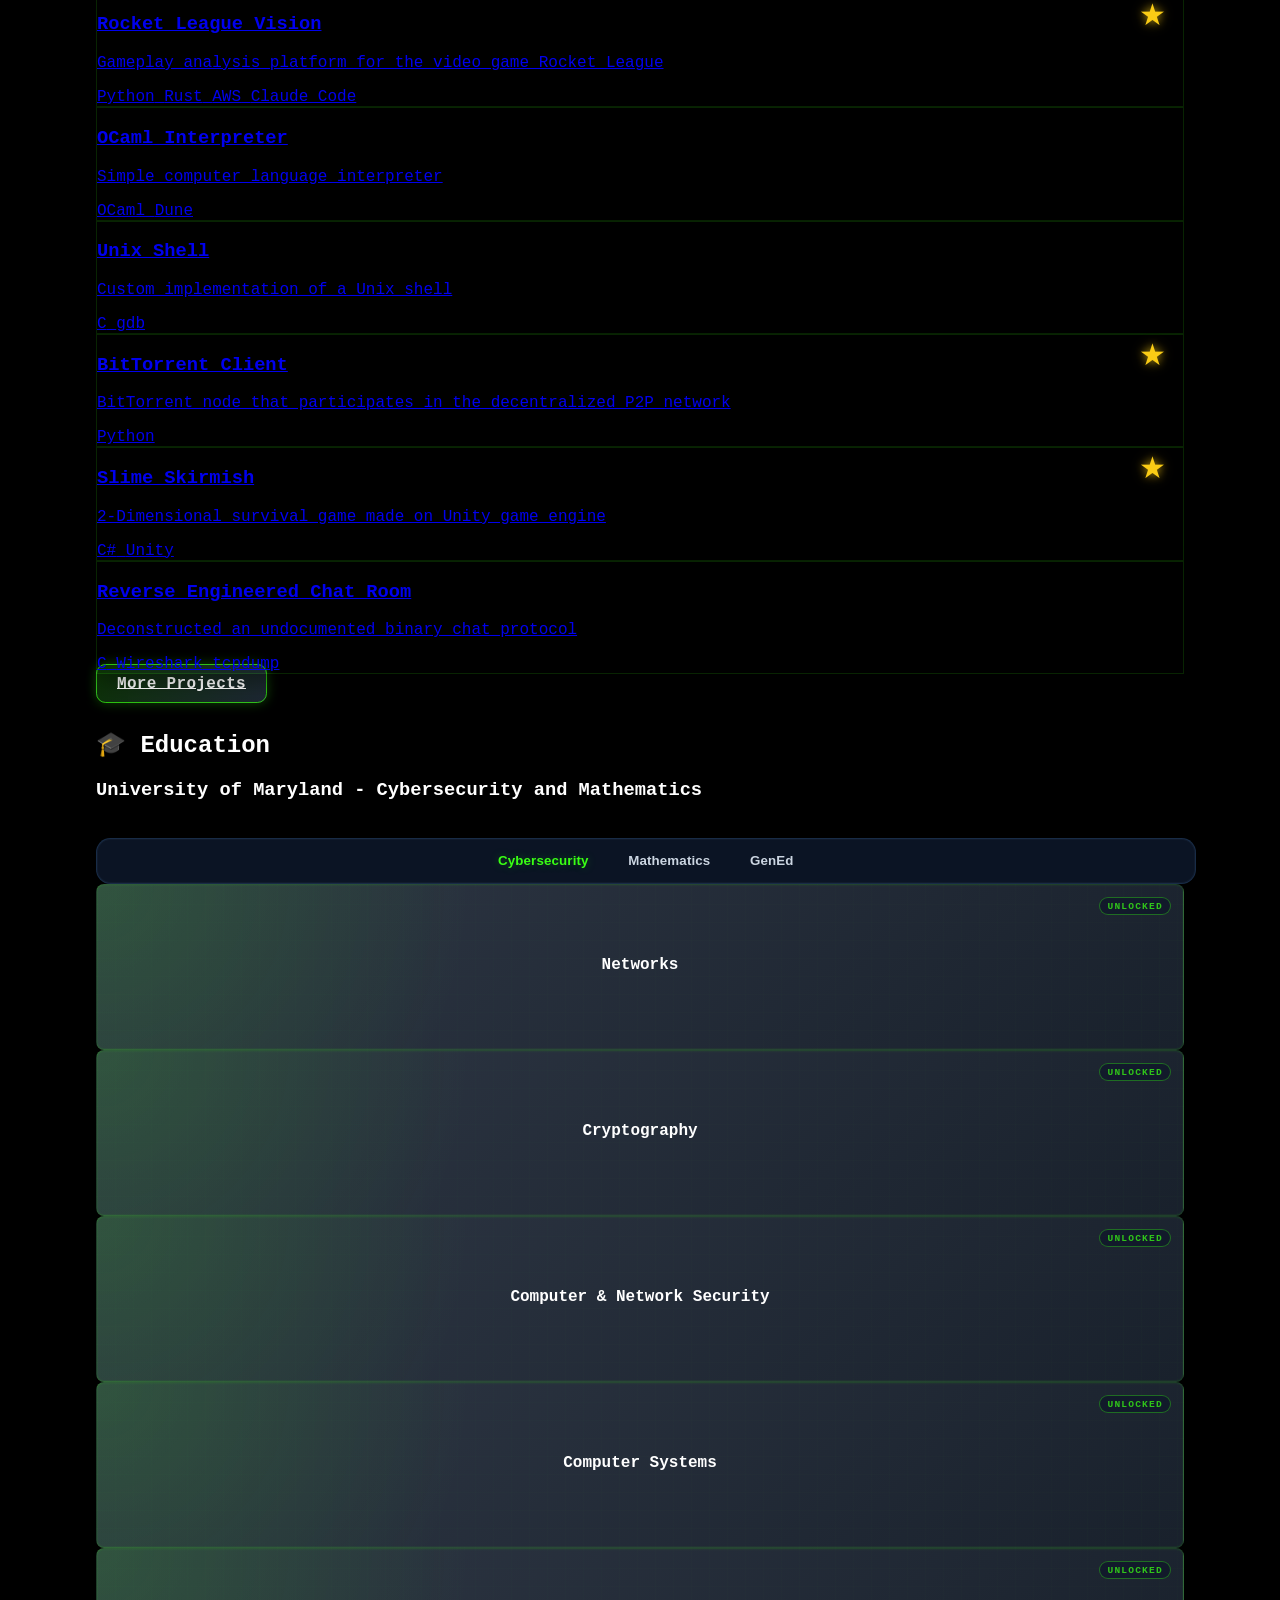
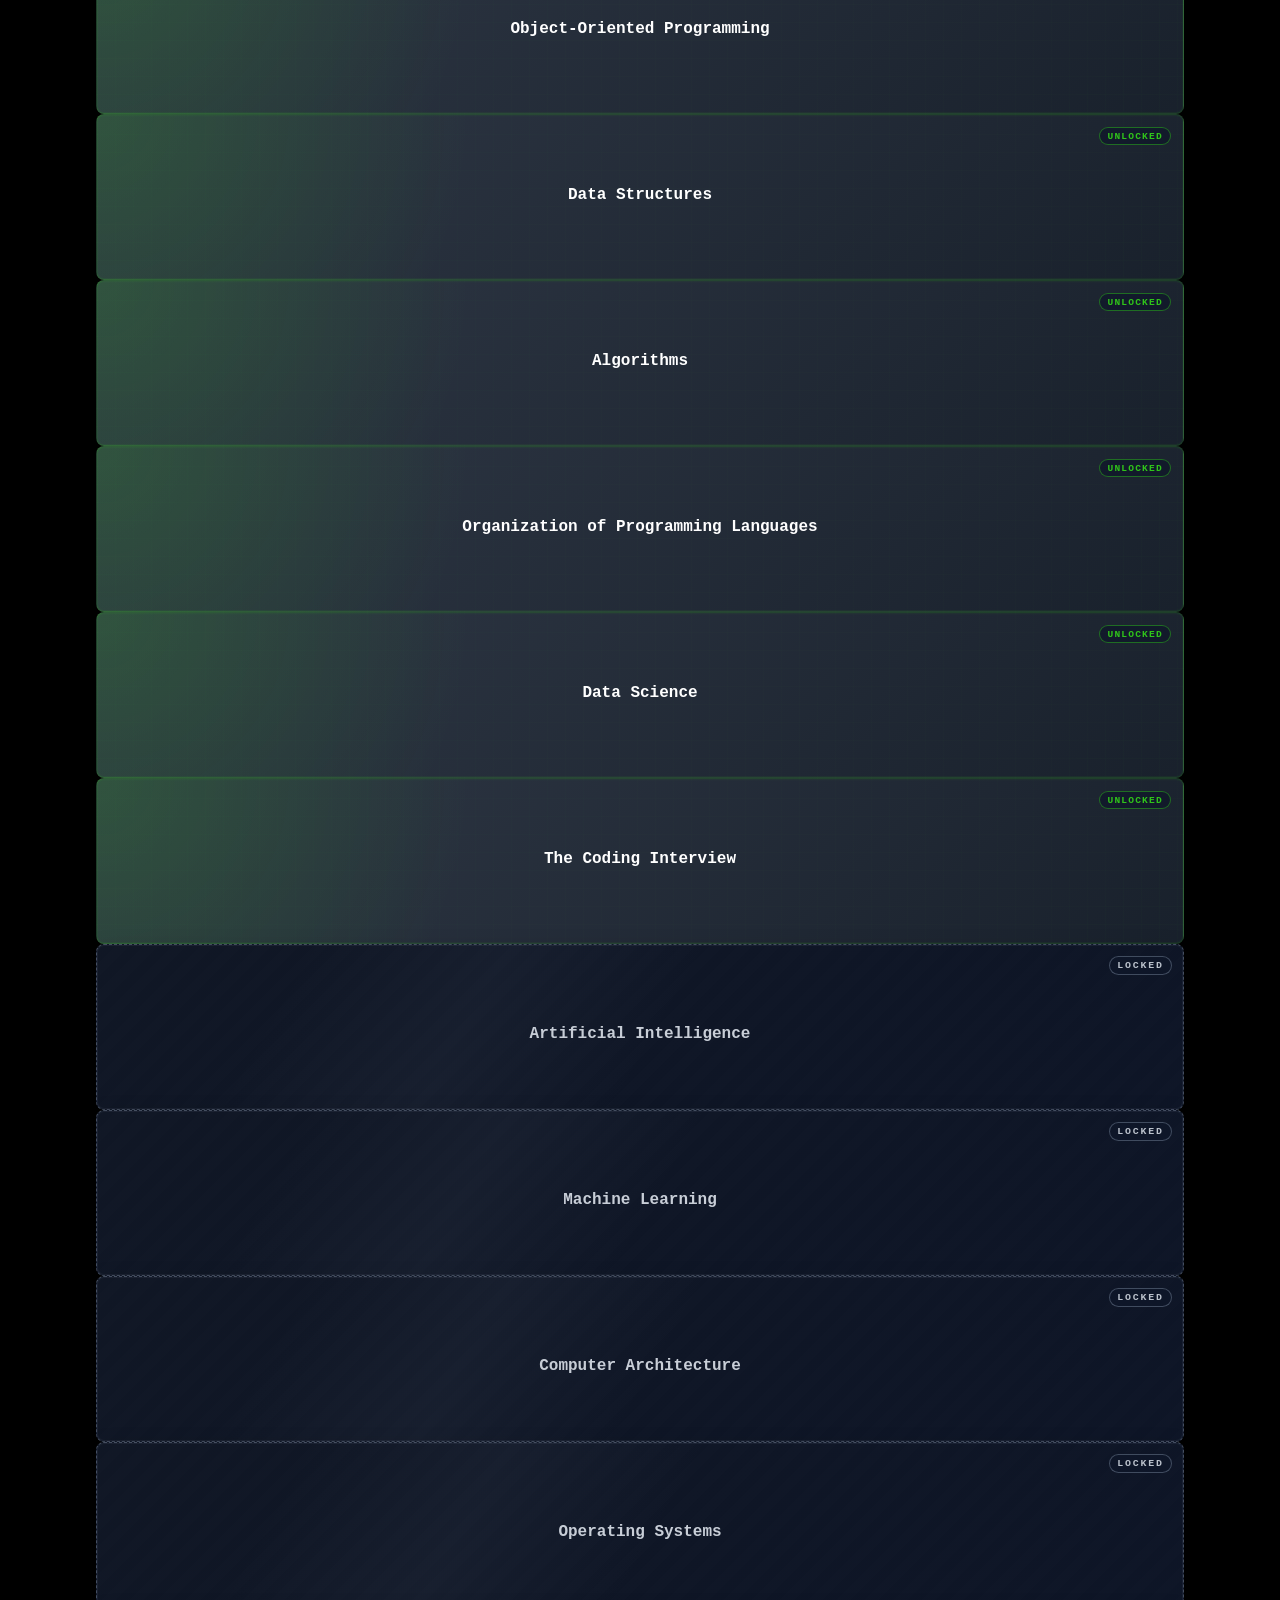
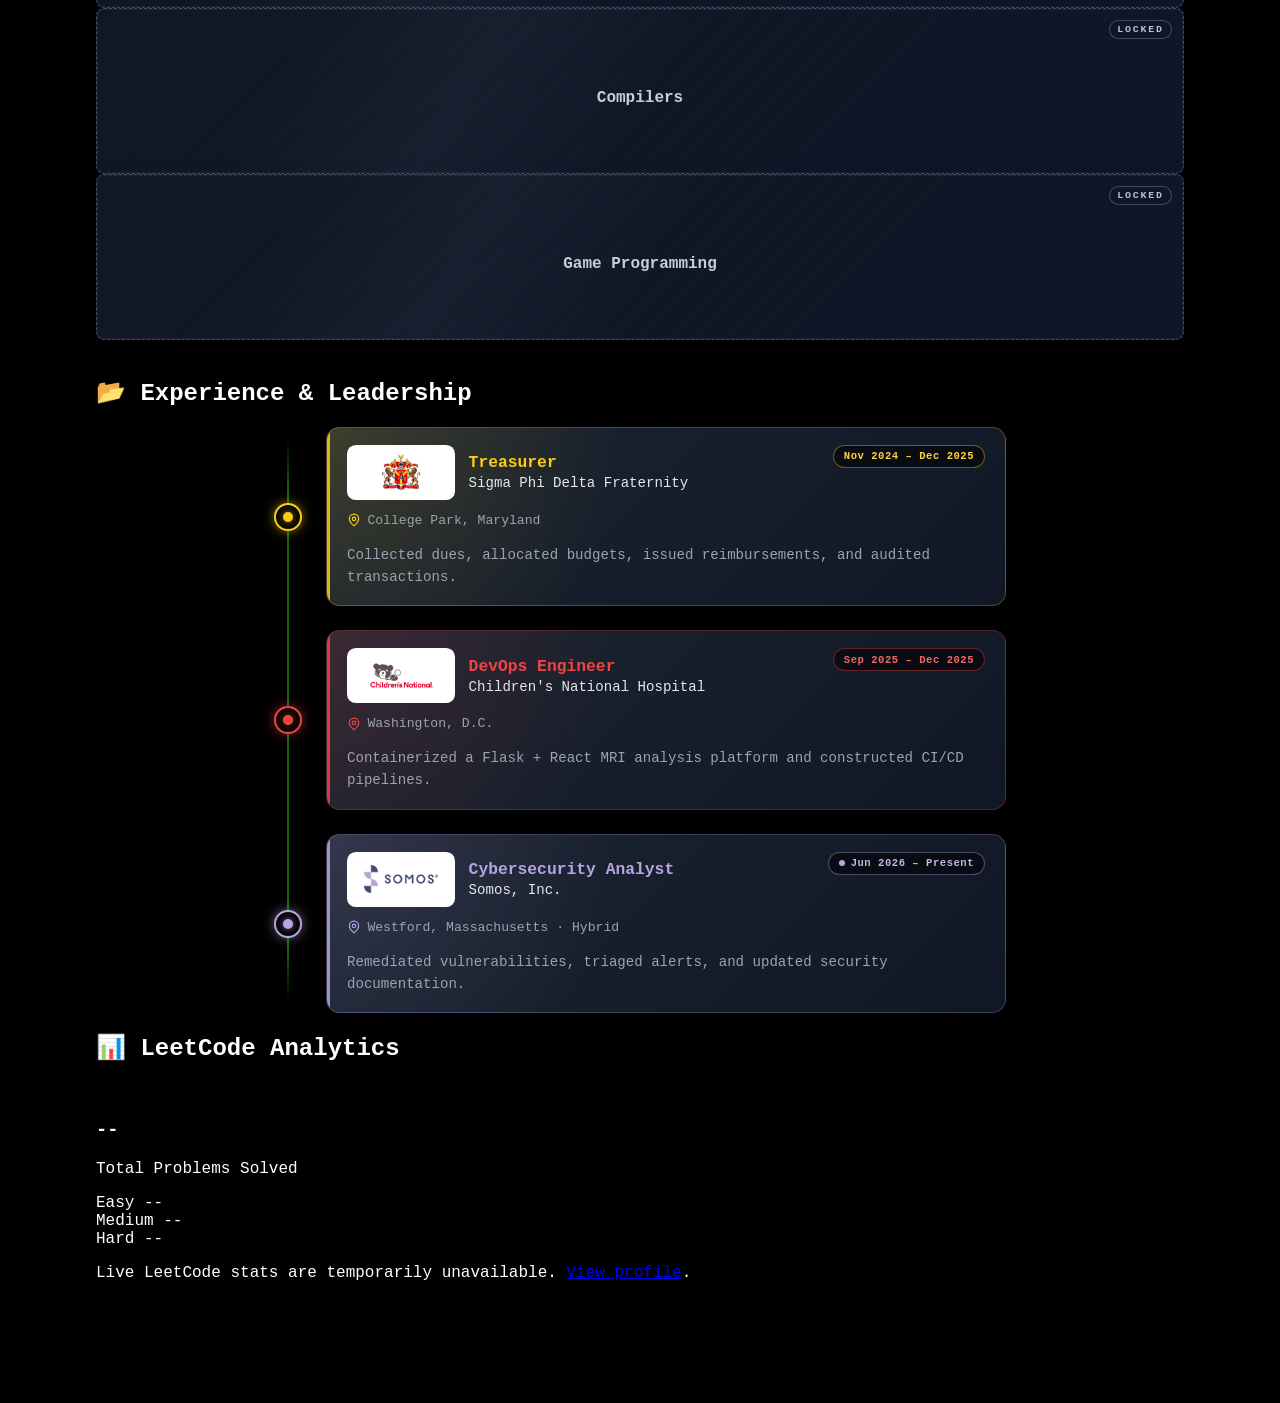
==== commit 9b5bfb4e: "updated certs" ====
--- a/index.html
+++ b/index.html
@@ -69,8 +69,8 @@
             src="https://readme-typing-svg.demolab.com?font=Fira+Code&weight=600&size=24&pause=1500&color=FFFFFF&center=true&vCenter=true&width=500&
             lines=
             University+of+Maryland;
-            Incoming+Security+Intern+@+Somos;
-            Cybersecurity+and+Mathematics;
+            Cybersecurity+Analyst+Intern+@+Somos;
+            Computer+Science+and+Mathematics;
             ΣΦΔ;"
             alt="Typing Animation"
           />
@@ -309,6 +309,10 @@
                       </div>
 
                       <div class="cert-card-bottom">
+                        <p class="cert-card-meta">
+                          <span class="cert-earned-check" aria-hidden="true">✓</span>
+                          <span>Earned <time datetime="2025-02">February 2025</time></span>
+                        </p>
                         <span class="cert-chip">Security</span>
                       </div>
                     </a>
@@ -338,6 +342,10 @@
                       </div>
 
                       <div class="cert-card-bottom">
+                        <p class="cert-card-meta">
+                          <span class="cert-earned-check" aria-hidden="true">✓</span>
+                          <span>Earned <time datetime="2025-06">June 2025</time></span>
+                        </p>
                         <span class="cert-chip">Security</span>
                       </div>
                     </a>
@@ -367,12 +375,16 @@
                       </div>
 
                       <div class="cert-card-bottom">
+                        <p class="cert-card-meta">
+                          <span class="cert-earned-check" aria-hidden="true">✓</span>
+                          <span>Earned <time datetime="2025-09">September 2025</time></span>
+                        </p>
                         <span class="cert-chip">Cloud</span>
                       </div>
                     </a>
 
                     <a
-                      href="https://www.comptia.org/certifications/network"
+                      href="https://www.credly.com/badges/3ea352e5-4214-4f96-839f-6d7727eb7a3f/public_url"
                       target="_blank"
                       rel="noopener noreferrer"
                       class="cert-card"
@@ -393,10 +405,13 @@
 
                       <div class="cert-card-body">
                         <h3 class="cert-card-title">Network+</h3>
-                        <p class="cert-card-meta">Expected August 2026</p>
                       </div>
 
                       <div class="cert-card-bottom">
+                        <p class="cert-card-meta">
+                          <span class="cert-earned-check" aria-hidden="true">✓</span>
+                          <span>Earned <time datetime="2026-08">August 2026</time></span>
+                        </p>
                         <span class="cert-chip">Networking</span>
                       </div>
                     </a>
--- a/style.css
+++ b/style.css
@@ -900,17 +900,31 @@
 }
 
 .cert-card-meta {
+  display: flex;
+  align-items: baseline;
+  gap: 0.35rem;
   margin: 0;
-  color: rgba(148, 163, 184, 0.92);
+  color: #b8d9c4;
   font-size: 0.7rem;
-  line-height: 1.35;
+  line-height: 1.5;
+}
+
+.cert-earned-check {
+  flex-shrink: 0;
+  color: #86efac;
+  font-weight: 700;
+}
+
+.cert-card-meta time {
+  color: #e2e8f0;
 }
 
 .cert-card-bottom {
   margin-top: auto;
   padding-bottom: 0.48rem;
   display: flex;
-  align-items: center;
+  flex-direction: column;
+  align-items: flex-start;
   justify-content: flex-start;
   gap: 0.5rem;
 }
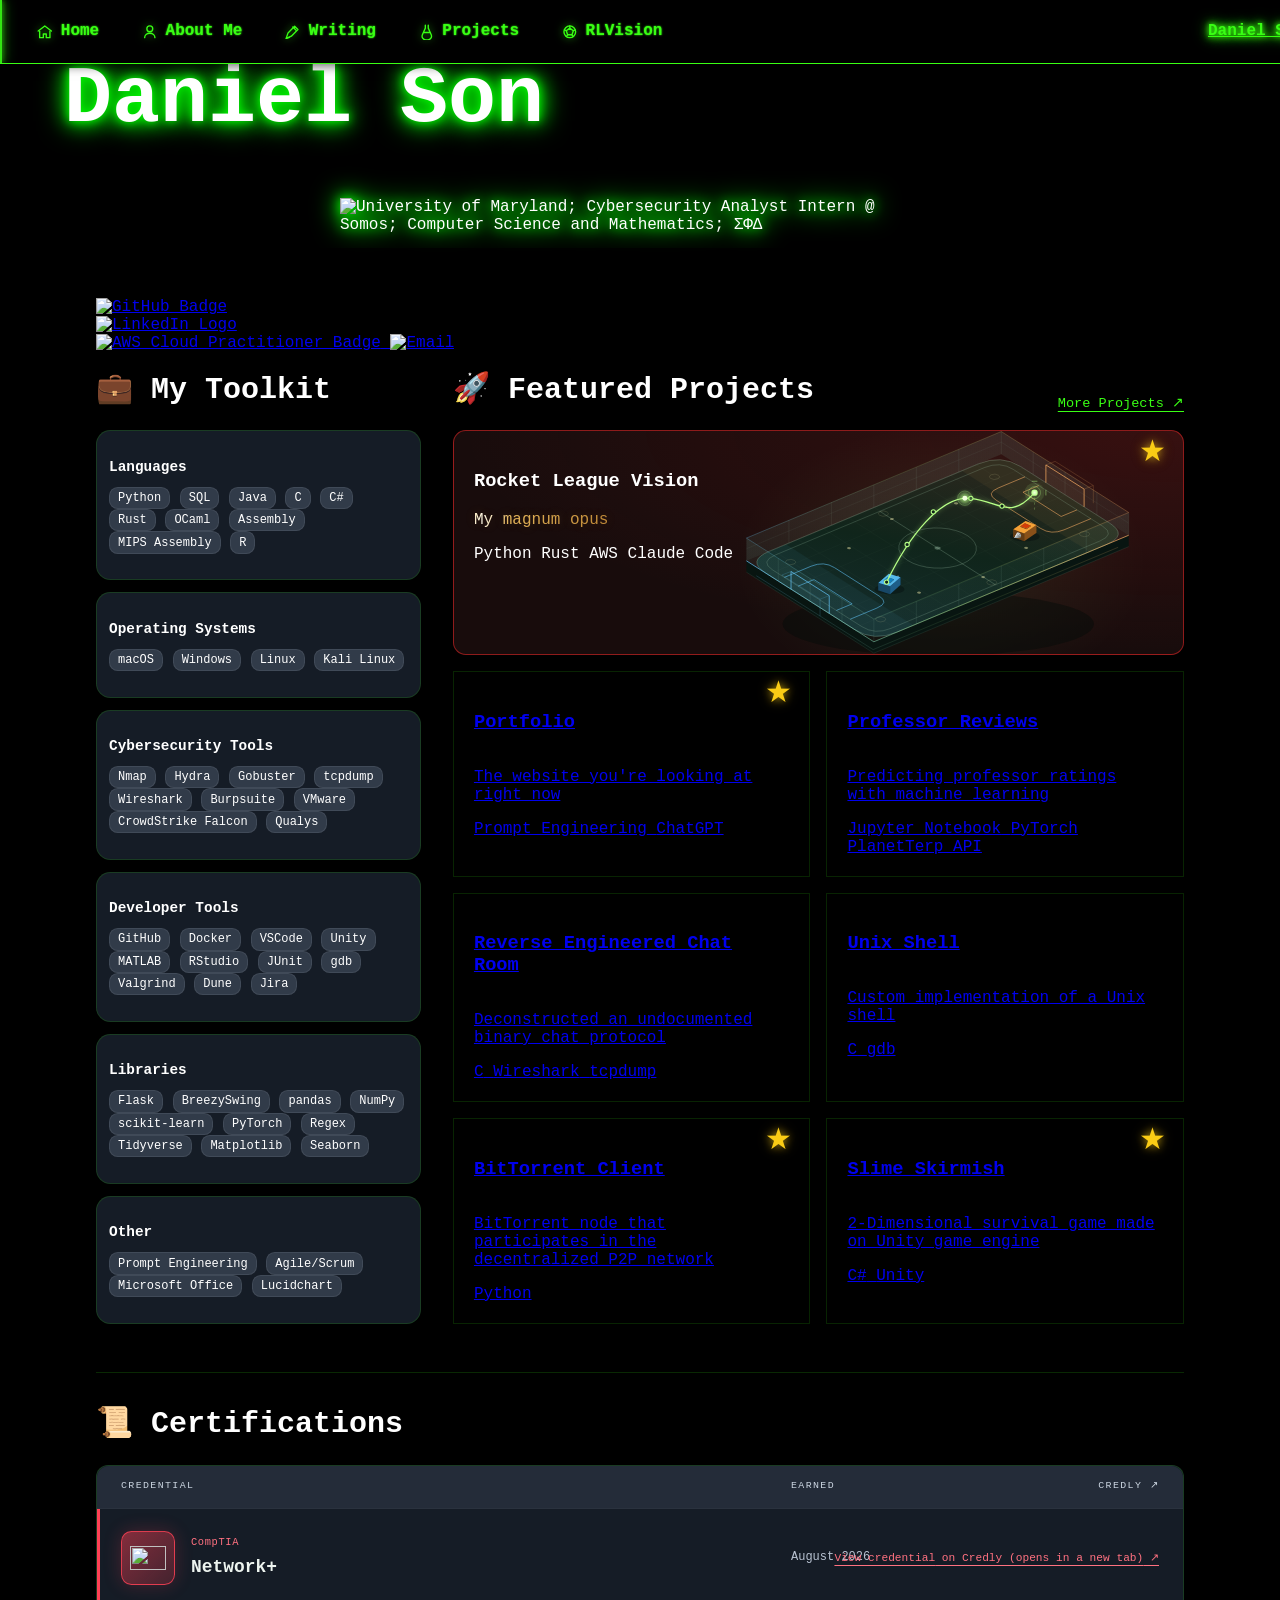
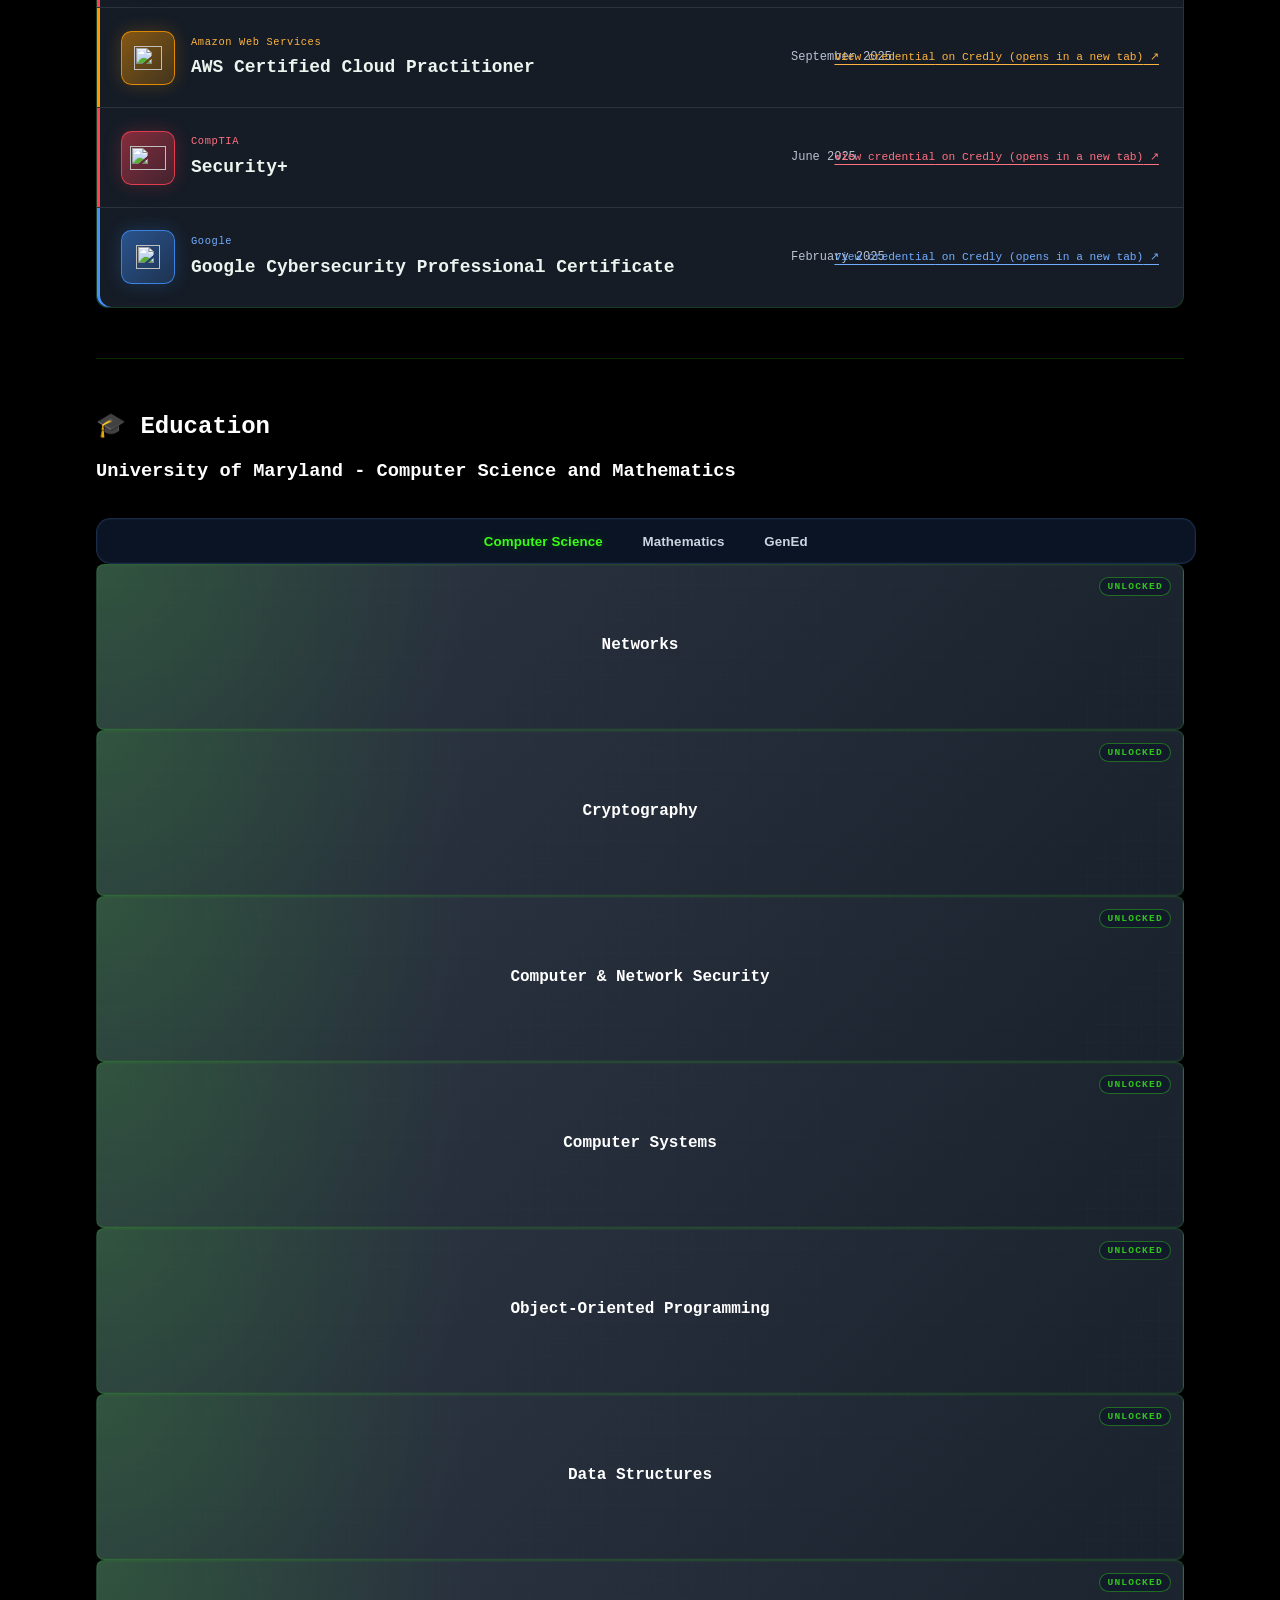
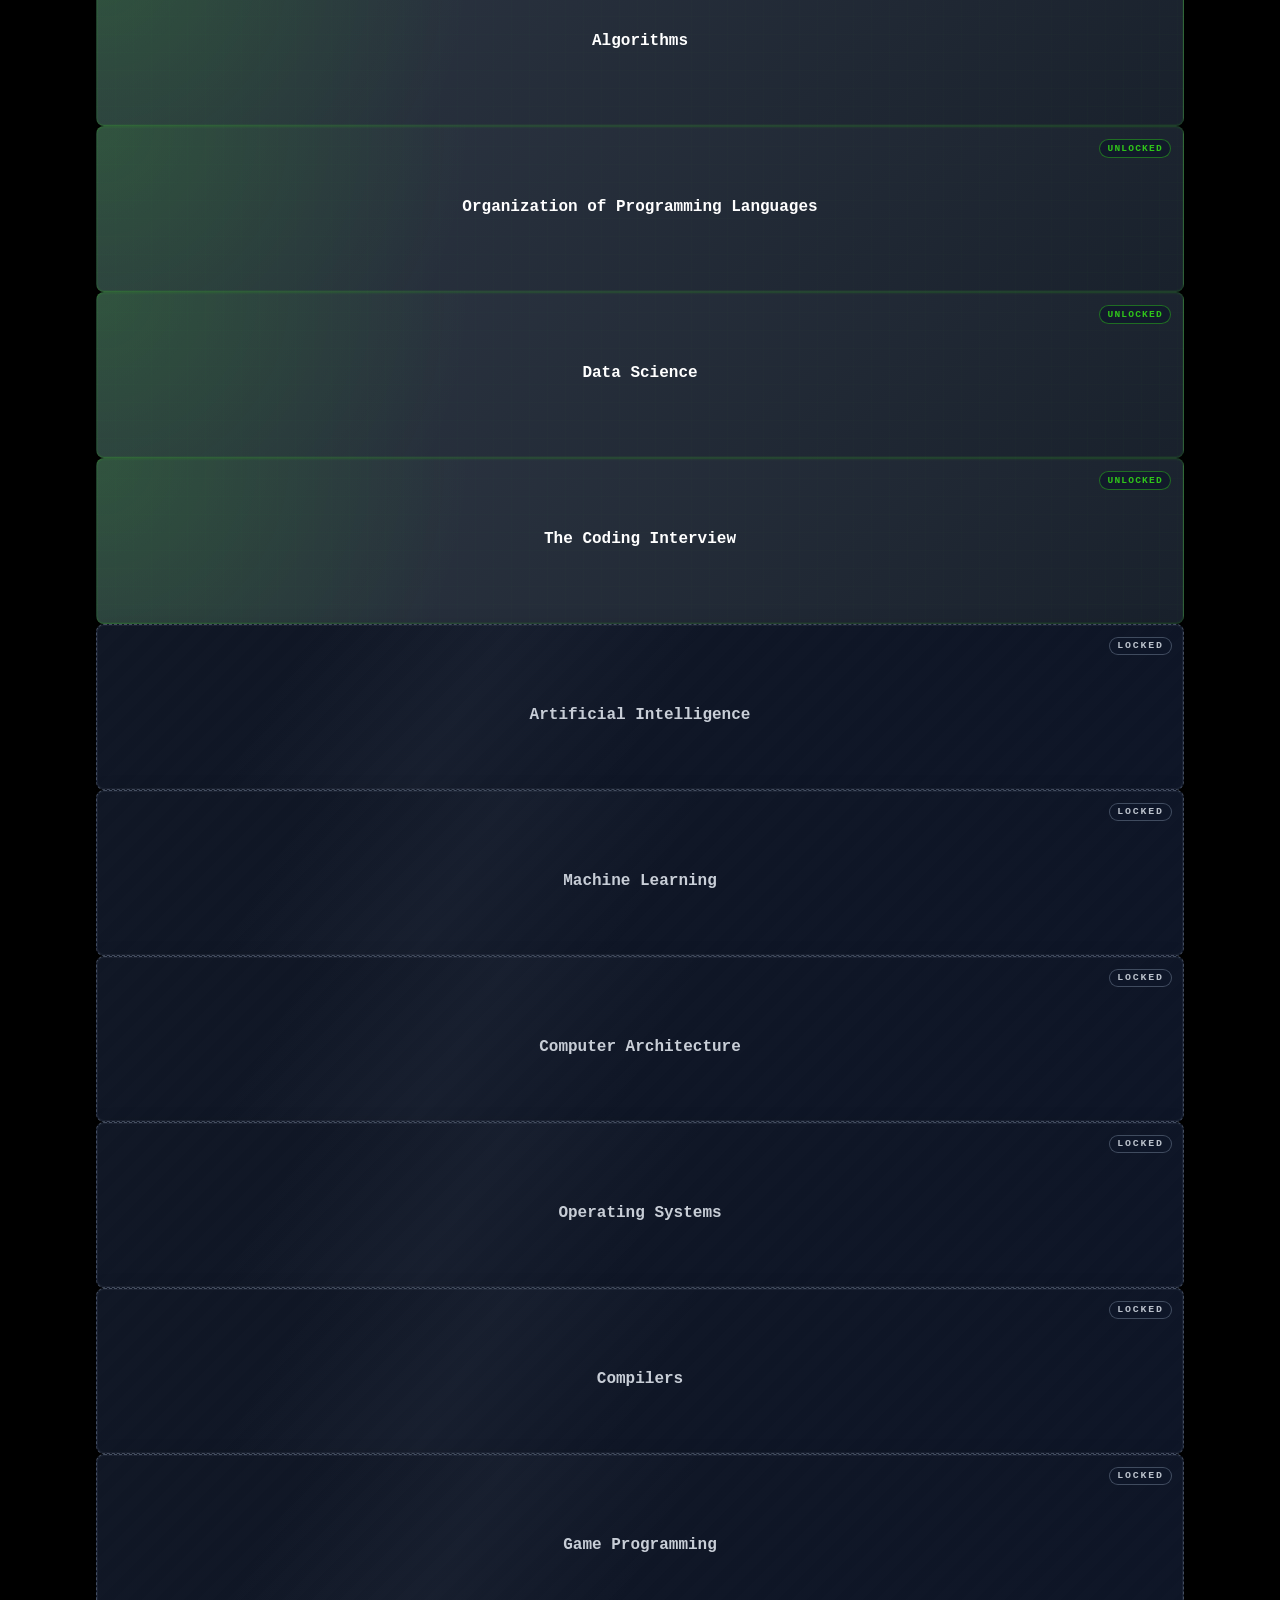
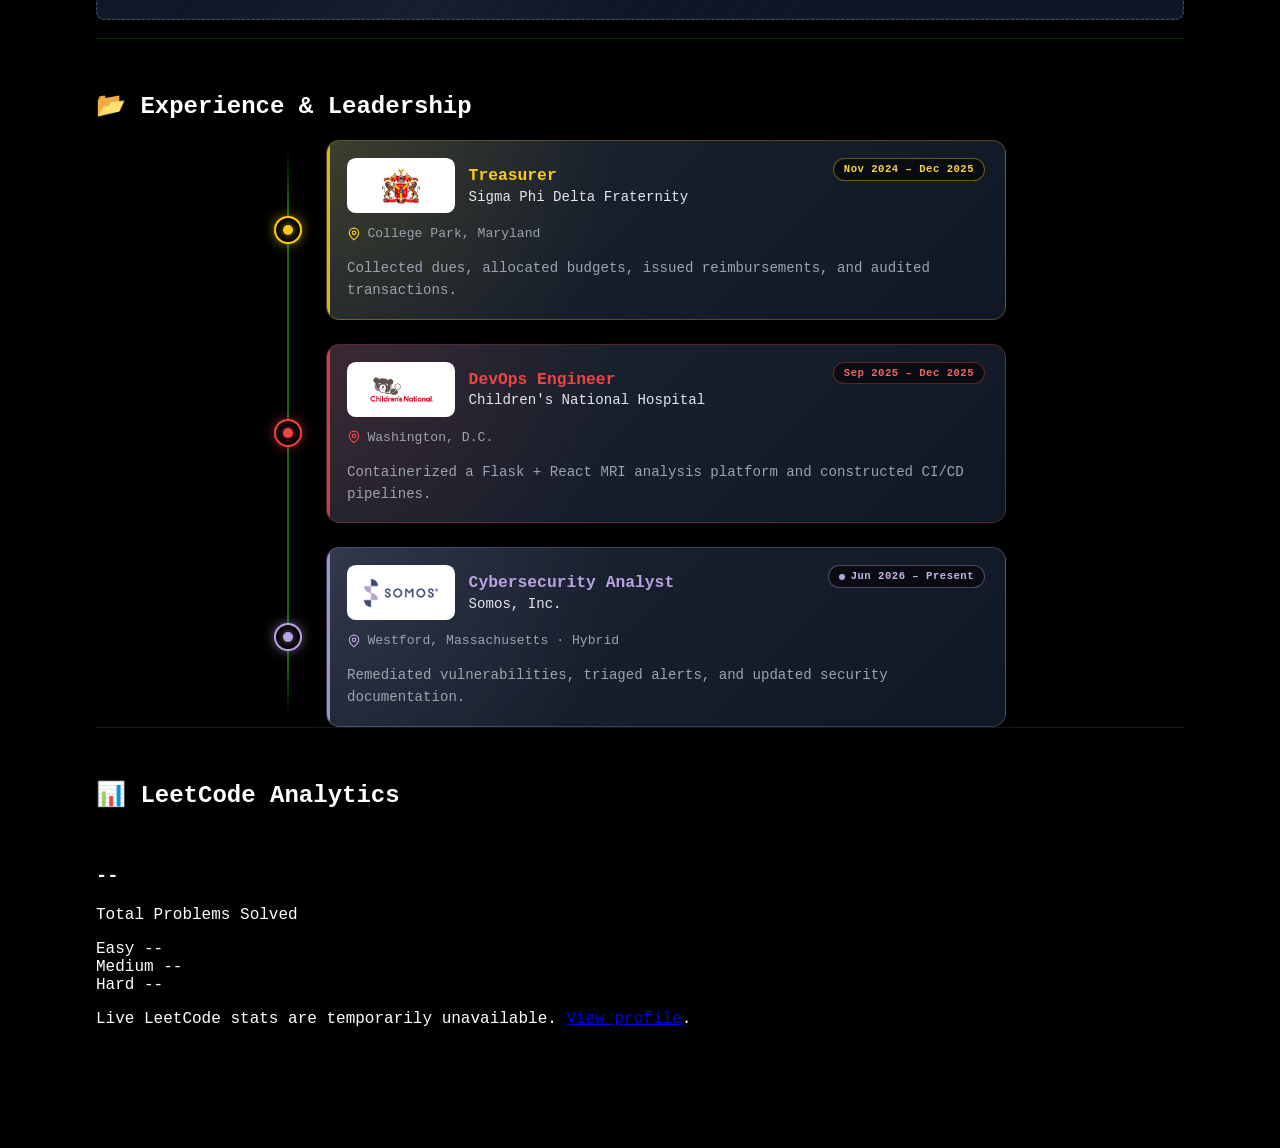
==== commit b0aa8a54: "major updates" ====
--- a/index.html
+++ b/index.html
@@ -9,7 +9,7 @@
     <script src="https://cdn.tailwindcss.com"></script>
     <link rel="stylesheet" href="style.css" />
   </head>
-  <body>
+  <body class="home-page">
     <header id="scroll-header" class="matrix-header">
       <div class="matrix-scanline"></div>
       <nav class="matrix-nav">
@@ -52,6 +52,20 @@
           </span>
           <span class="link-text">Projects</span>
         </a>
+        <a
+          href="rlvision.html"
+          class="matrix-link"
+          title="Rocket League Vision"
+        >
+          <span class="nav-icon" aria-hidden="true">
+            <svg viewBox="0 0 24 24">
+              <circle cx="12" cy="12" r="8" />
+              <path d="m12 7 4.8 3.5-1.8 5.6H9l-1.8-5.6L12 7Z" />
+              <path d="M12 4v3m7.6 2.5-2.8 1M16.7 18.5l-1.7-2.4m-6 0-1.7 2.4M4.4 9.5l2.8 1" />
+            </svg>
+          </span>
+          <span class="link-text">RLVision</span>
+        </a>
       </nav>
       <a href="index.html" class="matrix-glow">Daniel Son</a>
     </header>
@@ -61,24 +75,26 @@
     <div class="content-wrapper mx-auto">
       <!-- Header -->
       <div
-        class="h-screen flex flex-col justify-center items-center text-center"
+        class="home-hero h-screen flex flex-col justify-center items-center text-center"
       >
         <h1 class="matrix-text">Daniel Son</h1>
         <div class="mt-4 typing-shadow">
           <img
-            src="https://readme-typing-svg.demolab.com?font=Fira+Code&weight=600&size=24&pause=1500&color=FFFFFF&center=true&vCenter=true&width=500&
-            lines=
-            University+of+Maryland;
-            Cybersecurity+Analyst+Intern+@+Somos;
-            Computer+Science+and+Mathematics;
-            ΣΦΔ;"
-            alt="Typing Animation"
+            src="https://readme-typing-svg.demolab.com?font=Fira+Code&amp;weight=600&amp;size=24&amp;pause=1500&amp;color=FFFFFF&amp;center=true&amp;vCenter=true&amp;width=600&amp;height=50&amp;lines=University+of+Maryland;Cybersecurity+Analyst+Intern+%40+Somos,+Inc.;Computer+Science+and+Mathematics;%CE%A3%CE%A6%CE%94"
+            width="600"
+            height="50"
+            alt="University of Maryland; Cybersecurity Analyst Intern @ Somos; Computer Science and Mathematics; ΣΦΔ"
           />
         </div>
+        <a id="scroll-hint" class="scroll-hint" href="#home-details" aria-label="Scroll to explore" hidden>
+          <svg viewBox="0 0 24 24" aria-hidden="true">
+            <path d="m6 9 6 6 6-6" />
+          </svg>
+        </a>
       </div>
 
       <!-- Black Box Section -->
-      <div class="my-12 px-4">
+      <div id="home-details" class="my-12 px-4">
         <div class="black-content-box">
           <!-- Socials -->
           <br />
@@ -130,26 +146,16 @@
 
           <br />
 
-          <!-- Toolkit and Projects side by side -->
-          <div class="flex flex-col lg:flex-row gap-8 mb-8">
-            <!-- Toolkit on the left (narrower) -->
-            <div class="lg:w-1/3 text-left">
-              <h2 class="text-3xl font-bold mb-2">💼 My Toolkit</h2>
-              <p class="text-gray-400 mb-4"></p>
-
-              <div class="toolkit-accordion">
-                <details class="toolkit-accordion-item" open>
-                  <summary class="toolkit-summary">
-                    <span>Languages</span>
-                    <button
-                      type="button"
-                      class="accordion-toggle"
-                      aria-label="Toggle Languages"
-                    >
-                      +
-                    </button>
-                  </summary>
-                  <div class="accordion-panel flex flex-wrap gap-2 mt-3">
+          <!-- Portfolio sections -->
+          <div class="portfolio-overview">
+            <section class="home-section toolkit-section" aria-labelledby="toolkit-title">
+              <div class="home-section-heading">
+                <h2 id="toolkit-title" class="home-section-title">💼 My Toolkit</h2>
+              </div>
+              <div class="toolkit-groups">
+                <section class="toolkit-group">
+                  <h3 class="toolkit-heading">Languages</h3>
+                  <div class="flex flex-wrap gap-2 mt-3">
                     <span class="skill-pill">Python</span>
                     <span class="skill-pill">SQL</span>
                     <span class="skill-pill">Java</span>
@@ -158,42 +164,24 @@
                     <span class="skill-pill">Rust</span>
                     <span class="skill-pill">OCaml</span>
                     <span class="skill-pill">Assembly</span>
+                    <span class="skill-pill">MIPS Assembly</span>
                     <span class="skill-pill">R</span>
-                    <span class="skill-pill">LaTeX</span>
-                  </div>
-                </details>
-
-                <details class="toolkit-accordion-item">
-                  <summary class="toolkit-summary">
-                    <span>Operating Systems</span>
-                    <button
-                      type="button"
-                      class="accordion-toggle"
-                      aria-label="Toggle Operating Systems"
-                    >
-                      +
-                    </button>
-                  </summary>
-                  <div class="accordion-panel flex flex-wrap gap-2 mt-3">
+                  </div>
+                </section>
+
+                <section class="toolkit-group">
+                  <h3 class="toolkit-heading">Operating Systems</h3>
+                  <div class="flex flex-wrap gap-2 mt-3">
                     <span class="skill-pill">macOS</span>
                     <span class="skill-pill">Windows</span>
                     <span class="skill-pill">Linux</span>
                     <span class="skill-pill">Kali Linux</span>
                   </div>
-                </details>
-
-                <details class="toolkit-accordion-item">
-                  <summary class="toolkit-summary">
-                    <span>Cybersecurity Tools</span>
-                    <button
-                      type="button"
-                      class="accordion-toggle"
-                      aria-label="Toggle Cybersecurity Tools"
-                    >
-                      +
-                    </button>
-                  </summary>
-                  <div class="accordion-panel flex flex-wrap gap-2 mt-3">
+                </section>
+
+                <section class="toolkit-group">
+                  <h3 class="toolkit-heading">Cybersecurity Tools</h3>
+                  <div class="flex flex-wrap gap-2 mt-3">
                     <span class="skill-pill">Nmap</span>
                     <span class="skill-pill">Hydra</span>
                     <span class="skill-pill">Gobuster</span>
@@ -201,21 +189,14 @@
                     <span class="skill-pill">Wireshark</span>
                     <span class="skill-pill">Burpsuite</span>
                     <span class="skill-pill">VMware</span>
-                  </div>
-                </details>
-
-                <details class="toolkit-accordion-item">
-                  <summary class="toolkit-summary">
-                    <span>Developer Tools</span>
-                    <button
-                      type="button"
-                      class="accordion-toggle"
-                      aria-label="Toggle Dev Tools"
-                    >
-                      +
-                    </button>
-                  </summary>
-                  <div class="accordion-panel flex flex-wrap gap-2 mt-3">
+                    <span class="skill-pill">CrowdStrike Falcon</span>
+                    <span class="skill-pill">Qualys</span>
+                  </div>
+                </section>
+
+                <section class="toolkit-group">
+                  <h3 class="toolkit-heading">Developer Tools</h3>
+                  <div class="flex flex-wrap gap-2 mt-3">
                     <span class="skill-pill">GitHub</span>
                     <span class="skill-pill">Docker</span>
                     <span class="skill-pill">VSCode</span>
@@ -226,21 +207,13 @@
                     <span class="skill-pill">gdb</span>
                     <span class="skill-pill">Valgrind</span>
                     <span class="skill-pill">Dune</span>
-                  </div>
-                </details>
-
-                <details class="toolkit-accordion-item">
-                  <summary class="toolkit-summary">
-                    <span>Libraries</span>
-                    <button
-                      type="button"
-                      class="accordion-toggle"
-                      aria-label="Toggle Libraries"
-                    >
-                      +
-                    </button>
-                  </summary>
-                  <div class="accordion-panel flex flex-wrap gap-2 mt-3">
+                    <span class="skill-pill">Jira</span>
+                  </div>
+                </section>
+
+                <section class="toolkit-group">
+                  <h3 class="toolkit-heading">Libraries</h3>
+                  <div class="flex flex-wrap gap-2 mt-3">
                     <span class="skill-pill">Flask</span>
                     <span class="skill-pill">BreezySwing</span>
                     <span class="skill-pill">pandas</span>
@@ -252,178 +225,77 @@
                     <span class="skill-pill">Matplotlib</span>
                     <span class="skill-pill">Seaborn</span>
                   </div>
-                </details>
-
-                <details class="toolkit-accordion-item">
-                  <summary class="toolkit-summary">
-                    <span>Other</span>
-                    <button
-                      type="button"
-                      class="accordion-toggle"
-                      aria-label="Toggle Other"
-                    >
-                      +
-                    </button>
-                  </summary>
-                  <div class="accordion-panel flex flex-wrap gap-2 mt-3">
-                    <span class="skill-pill">Incident Response</span>
-                    <span class="skill-pill">Network Analysis</span>
-                    <span class="skill-pill">Risk Management</span>
+                </section>
+
+                <section class="toolkit-group">
+                  <h3 class="toolkit-heading">Other</h3>
+                  <div class="flex flex-wrap gap-2 mt-3">
                     <span class="skill-pill">Prompt Engineering</span>
-                    <span class="skill-pill">Automation</span>
-                    <span class="skill-pill">Data analysis</span>
-                    <span class="skill-pill">Machine learning</span>
-                  </div>
-                </details>
-              </div>
-              <!-- Certifications-->
-              <div class="mt-8">
-                <div class="certifications-shell">
-                  <div class="certifications-heading">
-                    <h2 class="text-3xl font-bold mb-2">📜 Certifications</h2>
-                  </div>
-
-                  <div class="certifications-grid">
-                    <a
-                      href="https://www.credly.com/badges/6bc1b1ee-c569-4b9a-9c18-75e2a44e1c8c/public_url"
-                      target="_blank"
-                      rel="noopener noreferrer"
-                      class="cert-card"
-                      style="--cert-accent: 66, 133, 244"
-                    >
-                      <div class="cert-card-top">
-                        <div class="cert-logo-tile">
-                          <img
-                            src="https://cdn.simpleicons.org/google/white"
-                            alt="Google Logo"
-                            class="cert-logo-image cert-logo-image--google"
-                          />
-                        </div>
-                        <span class="cert-card-arrow" aria-hidden="true"
-                          >↗</span
-                        >
-                      </div>
-
-                      <div class="cert-card-body">
-                        <h3 class="cert-card-title">Google Cybersecurity</h3>
-                      </div>
-
-                      <div class="cert-card-bottom">
-                        <p class="cert-card-meta">
-                          <span class="cert-earned-check" aria-hidden="true">✓</span>
-                          <span>Earned <time datetime="2025-02">February 2025</time></span>
-                        </p>
-                        <span class="cert-chip">Security</span>
-                      </div>
-                    </a>
-
-                    <a
-                      href="https://www.credly.com/badges/44600edd-a72d-4115-bc9d-9077239cdb00/public_url"
-                      target="_blank"
-                      rel="noopener noreferrer"
-                      class="cert-card"
-                      style="--cert-accent: 213, 0, 0"
-                    >
-                      <div class="cert-card-top">
-                        <div class="cert-logo-tile">
-                          <img
-                            src="https://cdn.simpleicons.org/comptia/white"
-                            alt="CompTIA Logo"
-                            class="cert-logo-image cert-logo-image--comptia"
-                          />
-                        </div>
-                        <span class="cert-card-arrow" aria-hidden="true"
-                          >↗</span
-                        >
-                      </div>
-
-                      <div class="cert-card-body">
-                        <h3 class="cert-card-title">Security+</h3>
-                      </div>
-
-                      <div class="cert-card-bottom">
-                        <p class="cert-card-meta">
-                          <span class="cert-earned-check" aria-hidden="true">✓</span>
-                          <span>Earned <time datetime="2025-06">June 2025</time></span>
-                        </p>
-                        <span class="cert-chip">Security</span>
-                      </div>
-                    </a>
-
-                    <a
-                      href="https://www.credly.com/badges/a17e6e03-02e3-493e-8c41-aab2cc269a5b/linked_in_profile"
-                      target="_blank"
-                      rel="noopener noreferrer"
-                      class="cert-card"
-                      style="--cert-accent: 255, 153, 0"
-                    >
-                      <div class="cert-card-top">
-                        <div class="cert-logo-tile">
-                          <img
-                            src="logos/white-amazon-logo.png"
-                            alt="AWS Logo"
-                            class="cert-logo-image cert-logo-image--aws"
-                          />
-                        </div>
-                        <span class="cert-card-arrow" aria-hidden="true"
-                          >↗</span
-                        >
-                      </div>
-
-                      <div class="cert-card-body">
-                        <h3 class="cert-card-title">Cloud Practitioner</h3>
-                      </div>
-
-                      <div class="cert-card-bottom">
-                        <p class="cert-card-meta">
-                          <span class="cert-earned-check" aria-hidden="true">✓</span>
-                          <span>Earned <time datetime="2025-09">September 2025</time></span>
-                        </p>
-                        <span class="cert-chip">Cloud</span>
-                      </div>
-                    </a>
-
-                    <a
-                      href="https://www.credly.com/badges/3ea352e5-4214-4f96-839f-6d7727eb7a3f/public_url"
-                      target="_blank"
-                      rel="noopener noreferrer"
-                      class="cert-card"
-                      style="--cert-accent: 213, 0, 0"
-                    >
-                      <div class="cert-card-top">
-                        <div class="cert-logo-tile">
-                          <img
-                            src="https://cdn.simpleicons.org/comptia/white"
-                            alt="CompTIA Logo"
-                            class="cert-logo-image cert-logo-image--comptia"
-                          />
-                        </div>
-                        <span class="cert-card-arrow" aria-hidden="true"
-                          >↗</span
-                        >
-                      </div>
-
-                      <div class="cert-card-body">
-                        <h3 class="cert-card-title">Network+</h3>
-                      </div>
-
-                      <div class="cert-card-bottom">
-                        <p class="cert-card-meta">
-                          <span class="cert-earned-check" aria-hidden="true">✓</span>
-                          <span>Earned <time datetime="2026-08">August 2026</time></span>
-                        </p>
-                        <span class="cert-chip">Networking</span>
-                      </div>
-                    </a>
-                  </div>
-                </div>
-              </div>
-            </div>
-
-            <!-- Projects on the right (wider) -->
-            <div class="lg:w-2/3">
-              <h2 class="text-3xl font-bold mb-6">🚀 Featured Projects</h2>
-              <div class="grid grid-cols-1 md:grid-cols-2 gap-6">
+                    <span class="skill-pill">Agile/Scrum</span>
+                    <span class="skill-pill">Microsoft Office</span>
+                    <span class="skill-pill">Lucidchart</span>
+                  </div>
+                </section>
+              </div>
+            </section>
+
+            <section class="home-section" aria-labelledby="featured-projects-title">
+              <div class="home-section-heading">
+                <h2 id="featured-projects-title" class="home-section-title">🚀 Featured Projects</h2>
+                <a href="projects.html" class="home-section-link">More Projects <span aria-hidden="true">↗</span></a>
+              </div>
+              <div class="featured-projects-grid">
+                <!-- Flagship project spans the full row -->
+                <a
+                  href="rlvision.html"
+                  class="project-card rlvision-project-card"
+                  aria-labelledby="rlvision-card-title"
+                  aria-describedby="rlvision-card-description"
+                >
+                  <span
+                    class="favorite-star"
+                    aria-hidden="true"
+                    title="Favorite"
+                    >★</span
+                  >
+                  <div class="rlvision-project-copy">
+                    <h3 id="rlvision-card-title" class="text-xl font-bold mb-2">Rocket League Vision</h3>
+                    <p id="rlvision-card-description" class="mb-3 min-h-[4.5rem]">
+                      <span class="rlvision-gold-text">My magnum opus</span>
+                    </p>
+                    <div class="mt-auto">
+                      <span
+                        class="text-xs bg-red-600 px-2 py-1 rounded mr-1 mb-1 inline-block"
+                        >Python</span
+                      >
+                      <span
+                        class="text-xs bg-red-600 px-2 py-1 rounded mr-1 mb-1 inline-block"
+                        >Rust</span
+                      >
+                      <span
+                        class="text-xs bg-red-600 px-2 py-1 rounded mr-1 mb-1 inline-block"
+                        >AWS</span
+                      >
+                      <span
+                        class="text-xs bg-red-600 px-2 py-1 rounded mr-1 mb-1 inline-block"
+                        >Claude Code</span
+                      >
+                    </div>
+                  </div>
+                  <picture class="rlvision-art-source">
+                    <source media="(prefers-reduced-motion: reduce)" srcset="logos/rlvision-arena-static.svg" />
+                    <img
+                      class="rlvision-project-art"
+                      src="logos/rlvision-arena.svg"
+                      alt=""
+                      width="640"
+                      height="440"
+                      loading="lazy"
+                      decoding="async"
+                    />
+                  </picture>
+                </a>
+
                 <!-- Project 1 -->
                 <div
                   class="project-card bg-gray-800/70 p-4 rounded-lg hover:scale-[1.02] transition-transform flex flex-col h-full"
@@ -488,69 +360,34 @@
                   </a>
                 </div>
 
-                <!-- Project 3 -->
-                <div
-                  class="project-card bg-gray-800/70 p-4 rounded-lg hover:scale-[1.02] transition-transform flex flex-col h-full"
-                >
-                  <span
-                    class="favorite-star"
-                    aria-hidden="true"
-                    title="Favorite"
-                    >★</span
-                  >
-                  <a
-                    href="https://www.rocketleaguevision.com/"
-                    target="_blank"
-                    rel="noopener noreferrer"
-                    class="block flex-grow"
-                  >
-                    <h3 class="text-xl font-bold mb-2">Rocket League Vision</h3>
-                    <p class="text-gray-400 mb-3 min-h-[4.5rem]">
-                      Gameplay analysis platform for the video game Rocket League
-                    </p>
-                    <div class="mt-auto">
-                      <span
-                        class="text-xs bg-green-700 px-2 py-1 rounded mr-1 mb-1 inline-block"
-                        >Python</span
-                      >
-                      <span
-                        class="text-xs bg-green-700 px-2 py-1 rounded mr-1 mb-1 inline-block"
-                        >Rust</span
-                      >
-                      <span
-                        class="text-xs bg-green-700 px-2 py-1 rounded mr-1 mb-1 inline-block"
-                        >AWS</span
-                      >
-                      <span
-                        class="text-xs bg-green-700 px-2 py-1 rounded mr-1 mb-1 inline-block"
-                        >Claude Code</span
-                      >
-                    </div>
-                  </a>
-                </div>
-
                 <!-- Project 4 -->
                 <div
                   class="project-card bg-gray-800/70 p-4 rounded-lg hover:scale-[1.02] transition-transform flex flex-col h-full"
                 >
                   <a
-                    href="https://github.com/DanielSon721/OCaml-Interpreter"
+                    href="https://github.com/DanielSon721/Reverse-Engineered-Chatroom-Server"
                     target="_blank"
                     rel="noopener noreferrer"
                     class="block flex-grow"
                   >
-                    <h3 class="text-xl font-bold mb-2">OCaml Interpreter</h3>
+                    <h3 class="text-xl font-bold mb-2">
+                      Reverse Engineered Chat Room
+                    </h3>
                     <p class="text-gray-400 mb-3 min-h-[4.5rem]">
-                      Simple computer language interpreter
+                      Deconstructed an undocumented binary chat protocol
                     </p>
                     <div class="mt-auto">
                       <span
-                        class="text-xs bg-yellow-900 px-2 py-1 rounded mr-1 mb-1 inline-block"
-                        >OCaml</span
-                      >
-                      <span
-                        class="text-xs bg-yellow-900 px-2 py-1 rounded mr-1 mb-1 inline-block"
-                        >Dune</span
+                        class="text-xs bg-teal-600 px-2 py-1 rounded mr-1 mb-1 inline-block"
+                        >C</span
+                      >
+                      <span
+                        class="text-xs bg-teal-600 px-2 py-1 rounded mr-1 mb-1 inline-block"
+                        >Wireshark</span
+                      >
+                      <span
+                        class="text-xs bg-teal-600 px-2 py-1 rounded mr-1 mb-1 inline-block"
+                        >tcpdump</span
                       >
                     </div>
                   </a>
@@ -606,7 +443,7 @@
                     </p>
                     <div class="mt-auto">
                       <span
-                        class="text-xs bg-red-600 px-2 py-1 rounded mr-1 mb-1 inline-block"
+                        class="text-xs bg-green-700 px-2 py-1 rounded mr-1 mb-1 inline-block"
                         >Python</span
                       >
                     </div>
@@ -645,55 +482,144 @@
                     </div>
                   </a>
                 </div>
-
-                <!-- Project 8 -->
-                <div
-                  class="project-card bg-gray-800/70 p-4 rounded-lg hover:scale-[1.02] transition-transform flex flex-col h-full"
-                >
-                  <a
-                    href="https://github.com/DanielSon721/Reverse-Engineered-Chatroom-Server"
-                    target="_blank"
-                    rel="noopener noreferrer"
-                    class="block flex-grow"
-                  >
-                    <h3 class="text-xl font-bold mb-2">
-                      Reverse Engineered Chat Room
-                    </h3>
-                    <p class="text-gray-400 mb-3 min-h-[4.5rem]">
-                      Deconstructed an undocumented binary chat protocol
-                    </p>
-                    <div class="mt-auto">
-                      <span
-                        class="text-xs bg-teal-600 px-2 py-1 rounded mr-1 mb-1 inline-block"
-                        >C</span
-                      >
-                      <span
-                        class="text-xs bg-teal-600 px-2 py-1 rounded mr-1 mb-1 inline-block"
-                        >Wireshark</span
-                      >
-                      <span
-                        class="text-xs bg-teal-600 px-2 py-1 rounded mr-1 mb-1 inline-block"
-                        >tcpdump</span
-                      >
-                    </div>
-                  </a>
-                </div>
-
-                <div class="mt-3 md:col-span-2 flex justify-center">
-                  <a href="projects.html" class="filter-btn">More Projects</a>
-                </div>
-              </div>
-            </div>
+              </div>
+            </section>
+
+            <section class="home-section certifications-section" aria-labelledby="certifications-title">
+              <div class="home-section-heading">
+                <div>
+                  <h2 id="certifications-title" class="home-section-title">📜 Certifications</h2>
+                </div>
+              </div>
+
+              <div class="credentials-panel">
+                <div class="credentials-head" aria-hidden="true">
+                  <span>Credential</span>
+                  <span>Earned</span>
+                  <span class="credentials-source">Credly ↗</span>
+                </div>
+                <ul class="credentials-list" role="list">
+                  <li>
+                    <div class="credential credential--comptia">
+                      <div class="credential-identity">
+                        <span class="credential-logo" aria-hidden="true">
+                          <img src="https://cdn.simpleicons.org/comptia/white" alt="" loading="lazy" decoding="async" />
+                        </span>
+                        <div class="credential-name">
+                          <p id="cert-network-issuer" class="credential-issuer">CompTIA</p>
+                          <h3 id="cert-network-title" class="credential-title">Network+</h3>
+                        </div>
+                      </div>
+                      <span id="cert-network-date" class="credential-date">
+                        <span class="credential-date-label">Earned </span><time datetime="2026-08">August 2026</time>
+                      </span>
+                      <a
+                        href="https://www.credly.com/badges/3ea352e5-4214-4f96-839f-6d7727eb7a3f/public_url"
+                        target="_blank"
+                        rel="noopener noreferrer"
+                        aria-labelledby="cert-network-title cert-network-action"
+                        aria-describedby="cert-network-issuer cert-network-date"
+                        id="cert-network-action" class="credential-action"
+                      >
+                        <span>View credential<span class="sr-only"> on Credly (opens in a new tab)</span></span>
+                        <span aria-hidden="true">↗</span>
+                      </a>
+                    </div>
+                  </li>
+                  <li>
+                    <div class="credential credential--aws">
+                      <div class="credential-identity">
+                        <span class="credential-logo" aria-hidden="true">
+                          <img src="logos/white-amazon-logo.png" alt="" loading="lazy" decoding="async" />
+                        </span>
+                        <div class="credential-name">
+                          <p id="cert-cloud-issuer" class="credential-issuer">Amazon Web Services</p>
+                          <h3 id="cert-cloud-title" class="credential-title">AWS Certified Cloud Practitioner</h3>
+                        </div>
+                      </div>
+                      <span id="cert-cloud-date" class="credential-date">
+                        <span class="credential-date-label">Earned </span><time datetime="2025-09">September 2025</time>
+                      </span>
+                      <a
+                        href="https://www.credly.com/badges/a17e6e03-02e3-493e-8c41-aab2cc269a5b/linked_in_profile"
+                        target="_blank"
+                        rel="noopener noreferrer"
+                        aria-labelledby="cert-cloud-title cert-cloud-action"
+                        aria-describedby="cert-cloud-issuer cert-cloud-date"
+                        id="cert-cloud-action" class="credential-action"
+                      >
+                        <span>View credential<span class="sr-only"> on Credly (opens in a new tab)</span></span>
+                        <span aria-hidden="true">↗</span>
+                      </a>
+                    </div>
+                  </li>
+                  <li>
+                    <div class="credential credential--comptia">
+                      <div class="credential-identity">
+                        <span class="credential-logo" aria-hidden="true">
+                          <img src="https://cdn.simpleicons.org/comptia/white" alt="" loading="lazy" decoding="async" />
+                        </span>
+                        <div class="credential-name">
+                          <p id="cert-security-issuer" class="credential-issuer">CompTIA</p>
+                          <h3 id="cert-security-title" class="credential-title">Security+</h3>
+                        </div>
+                      </div>
+                      <span id="cert-security-date" class="credential-date">
+                        <span class="credential-date-label">Earned </span><time datetime="2025-06">June 2025</time>
+                      </span>
+                      <a
+                        href="https://www.credly.com/badges/44600edd-a72d-4115-bc9d-9077239cdb00/public_url"
+                        target="_blank"
+                        rel="noopener noreferrer"
+                        aria-labelledby="cert-security-title cert-security-action"
+                        aria-describedby="cert-security-issuer cert-security-date"
+                        id="cert-security-action" class="credential-action"
+                      >
+                        <span>View credential<span class="sr-only"> on Credly (opens in a new tab)</span></span>
+                        <span aria-hidden="true">↗</span>
+                      </a>
+                    </div>
+                  </li>
+                  <li>
+                    <div class="credential credential--google">
+                      <div class="credential-identity">
+                        <span class="credential-logo" aria-hidden="true">
+                          <img src="https://cdn.simpleicons.org/google/white" alt="" loading="lazy" decoding="async" />
+                        </span>
+                        <div class="credential-name">
+                          <p id="cert-google-issuer" class="credential-issuer">Google</p>
+                          <h3 id="cert-google-title" class="credential-title">Google Cybersecurity Professional Certificate</h3>
+                        </div>
+                      </div>
+                      <span id="cert-google-date" class="credential-date">
+                        <span class="credential-date-label">Earned </span><time datetime="2025-02">February 2025</time>
+                      </span>
+                      <a
+                        href="https://www.credly.com/badges/6bc1b1ee-c569-4b9a-9c18-75e2a44e1c8c/public_url"
+                        target="_blank"
+                        rel="noopener noreferrer"
+                        aria-labelledby="cert-google-title cert-google-action"
+                        aria-describedby="cert-google-issuer cert-google-date"
+                        id="cert-google-action" class="credential-action"
+                      >
+                        <span>View credential<span class="sr-only"> on Credly (opens in a new tab)</span></span>
+                        <span aria-hidden="true">↗</span>
+                      </a>
+                    </div>
+                  </li>
+                </ul>
+              </div>
+            </section>
           </div>
 
           <br />
 
           <!-- Education Section -->
-          <div class="mt-12">
+          <div class="home-section-divider mt-12">
             <h2 class="text-3xl font-bold mb-6 text-center">🎓 Education</h2>
             <div class="max-w-6xl mx-auto">
               <h3 class="text-xl font-bold mb-4 text-center">
-                University of Maryland - Cybersecurity and Mathematics
+                University of Maryland - Computer Science and Mathematics
               </h3>
 
               <br />
@@ -705,7 +631,7 @@
                   class="edu-filter-btn active"
                   onclick="filterCourses('cs')"
                 >
-                  Cybersecurity
+                  Computer Science
                 </button>
                 <button
                   id="math-btn"
@@ -1045,7 +971,7 @@
           <br />
 
           <!-- Experience Section -->
-          <div class="mt-20">
+          <div class="home-section-divider mt-20">
             <h2 class="text-3xl font-bold mb-8 text-center">
               📂 Experience & Leadership
             </h2>
@@ -1164,7 +1090,7 @@
           </div>
 
           <!-- LeetCode Analytics Section -->
-          <div class="mt-20">
+          <div class="home-section-divider mt-20">
             <h2 class="text-3xl font-bold mb-8 text-center">
               📊 LeetCode Analytics
             </h2>
@@ -1250,89 +1176,5 @@
       </div>
     </div>
     <script src="matrix.js"></script>
-    <script>
-      const toolkitDetails = document.querySelectorAll(
-        ".toolkit-accordion-item",
-      );
-      toolkitDetails.forEach((details) => {
-        const summary = details.querySelector(".toolkit-summary");
-        const toggleBtn = details.querySelector(".accordion-toggle");
-        const panel = details.querySelector(".accordion-panel");
-        const syncButton = (isOpen = details.hasAttribute("open")) => {
-          toggleBtn.textContent = isOpen ? "-" : "+";
-        };
-        syncButton();
-
-        summary.addEventListener("click", (e) => {
-          if (!e.target.classList.contains("accordion-toggle")) {
-            e.preventDefault();
-          }
-        });
-
-        const animateDetails = (targetOpen) => {
-          if (!panel || details.classList.contains("is-animating")) {
-            return;
-          }
-
-          details.classList.add("is-animating");
-
-          if (targetOpen) {
-            details.setAttribute("open", "");
-            const startHeight = panel.scrollHeight;
-            panel.style.height = "0px";
-            panel.style.opacity = "0";
-            panel.style.transform = "translateY(-6px)";
-
-            requestAnimationFrame(() => {
-              panel.style.height = `${startHeight}px`;
-              panel.style.opacity = "1";
-              panel.style.transform = "translateY(0)";
-            });
-
-            panel.addEventListener(
-              "transitionend",
-              () => {
-                panel.style.height = "";
-                details.classList.remove("is-animating");
-              },
-              { once: true },
-            );
-          } else {
-            const startHeight = panel.scrollHeight;
-            panel.style.height = `${startHeight}px`;
-            panel.style.opacity = "1";
-            panel.style.transform = "translateY(0)";
-
-            requestAnimationFrame(() => {
-              panel.style.height = "0px";
-              panel.style.opacity = "0";
-              panel.style.transform = "translateY(-6px)";
-            });
-
-            panel.addEventListener(
-              "transitionend",
-              () => {
-                details.removeAttribute("open");
-                panel.style.height = "";
-                details.classList.remove("is-animating");
-              },
-              { once: true },
-            );
-          }
-        };
-
-        toggleBtn.addEventListener("click", (e) => {
-          e.stopPropagation();
-          e.preventDefault();
-          const willOpen = !details.hasAttribute("open");
-          syncButton(willOpen);
-          animateDetails(willOpen);
-        });
-
-        details.addEventListener("toggle", () =>
-          syncButton(details.hasAttribute("open")),
-        );
-      });
-    </script>
   </body>
 </html>
--- a/style.css
+++ b/style.css
@@ -13,6 +13,85 @@
   font-family: "Fira Code", monospace;
   overflow-x: hidden;
   font-size: 16px;
+}
+
+.home-hero {
+  position: relative;
+}
+
+#home-details {
+  scroll-margin-top: 5rem;
+}
+
+.scroll-hint {
+  position: absolute;
+  bottom: max(2rem, env(safe-area-inset-bottom));
+  left: 50%;
+  transform: translateX(-50%);
+  display: flex;
+  flex-direction: column;
+  align-items: center;
+  gap: 0.4rem;
+  padding: 0.5rem 1rem;
+  color: #d2e3ce;
+  font-size: 0.75rem;
+  text-shadow: 0 1px 3px #000, 0 0 8px #000;
+  letter-spacing: 0.12em;
+  text-decoration: none;
+  white-space: nowrap;
+  opacity: 0;
+  visibility: hidden;
+  transition: opacity 0.6s ease-out, visibility 0s 0.6s;
+}
+
+.scroll-hint.is-visible {
+  opacity: 1;
+  visibility: visible;
+  transition-delay: 0s;
+}
+
+.scroll-hint.is-dismissed {
+  opacity: 0;
+  visibility: hidden;
+  pointer-events: none;
+}
+
+.scroll-hint[hidden] {
+  display: none;
+}
+
+.scroll-hint svg {
+  width: 1.25rem;
+  height: 1.25rem;
+  fill: none;
+  stroke: currentColor;
+  stroke-width: 1.5;
+  stroke-linecap: round;
+  stroke-linejoin: round;
+  animation: scroll-hint-nudge 1.8s ease-in-out 1;
+}
+
+.scroll-hint:hover,
+.scroll-hint:focus-visible {
+  color: #39ff14;
+}
+
+.scroll-hint:focus-visible {
+  outline: 1px solid #39ff14;
+  outline-offset: 3px;
+}
+
+@keyframes scroll-hint-nudge {
+  0%, 100% { transform: translateY(0); }
+  50% { transform: translateY(6px); }
+}
+
+@media (prefers-reduced-motion: reduce) {
+  .scroll-hint,
+  .scroll-hint svg {
+    animation: none;
+    transition: none;
+  }
 }
 
 .filter-btn {
@@ -524,20 +603,553 @@
   min-width: 300px;  /* Minimum width on tiny screens */
 }
 
-.toolkit-accordion {
+/* Rocket League Vision flagship showcase */
+.rlvision-page .matrix-header {
+  transform: translateY(0);
+}
+
+.rlvision-page-content {
+  padding-top: 7rem;
+  padding-bottom: 1rem;
+}
+
+.rlvision-feature {
+  --rlvision-accent: #b6ff86;
+  position: relative;
+  width: calc(100% - 2rem);
+  max-width: 1600px;
+  margin: 0 auto 4rem;
+  overflow: hidden;
+  border: 1px solid rgba(182, 255, 134, 0.32);
+  border-radius: 1.5rem;
+  background:
+    radial-gradient(ellipse at 85% 15%, rgba(72, 133, 94, 0.13), transparent 55%),
+    #080e0c;
+  box-shadow: 0 24px 80px rgba(0, 0, 0, 0.5), 0 0 45px rgba(112, 231, 85, 0.06);
+  scroll-margin-top: 6rem;
+  text-align: left;
+}
+
+.rlvision-topline {
+  display: flex;
+  flex-wrap: wrap;
+  justify-content: space-between;
+  align-items: center;
+  gap: 1rem;
+  padding: 1.25rem clamp(1.25rem, 3vw, 3rem);
+  border-bottom: 1px solid rgba(182, 255, 134, 0.15);
+}
+
+.rlvision-eyebrow {
+  margin: 0;
+  color: var(--rlvision-accent);
+  font-size: 0.7rem;
+  font-weight: 600;
+  letter-spacing: 0.13em;
+  line-height: 1.8;
+  text-transform: uppercase;
+}
+
+.rlvision-eyebrow > span {
+  margin: 0 0.55rem;
+  color: #7b9082;
+}
+
+.rlvision-status {
+  display: inline-flex;
+  align-items: center;
+  gap: 0.5rem;
+  color: #c0d3c6;
+  font-size: 0.7rem;
+  white-space: nowrap;
+}
+
+.rlvision-status > span {
+  width: 0.4rem;
+  height: 0.4rem;
+  border-radius: 50%;
+  background: var(--rlvision-accent);
+  box-shadow: 0 0 10px rgba(182, 255, 134, 0.5);
+}
+
+.rlvision-main {
+  display: grid;
+  grid-template-columns: minmax(0, 1.05fr) minmax(0, 1fr);
+  align-items: center;
+  gap: clamp(1.5rem, 3vw, 3.5rem);
+  padding: clamp(1.5rem, 3.5vw, 3.5rem) clamp(1.25rem, 3vw, 3rem);
+}
+
+.rlvision-copy h1 {
+  margin: 0;
+  color: #f3f8f0;
+  font-size: clamp(2.4rem, 4vw, 4.6rem);
+  font-weight: 700;
+  letter-spacing: -0.06em;
+  line-height: 1.12;
+}
+
+.rlvision-copy h1 > span {
+  display: block;
+  color: var(--rlvision-accent);
+}
+
+.rlvision-description {
+  max-width: 55ch;
+  margin: 1.5rem 0;
+  color: #b5c5bd;
+  font-size: 0.95rem;
+  line-height: 1.85;
+}
+
+.rlvision-stack {
+  display: flex;
+  flex-wrap: wrap;
+  gap: 0.5rem;
+  margin: 0;
+  padding: 0;
+  list-style: none;
+}
+
+.rlvision-stack li {
+  padding: 0.4rem 0.65rem;
+  border: 1px solid #314338;
+  border-radius: 0.35rem;
+  color: #c5d7ca;
+  font-size: 0.7rem;
+}
+
+.rlvision-actions {
+  display: flex;
+  flex-wrap: wrap;
+  align-items: center;
+  gap: 0.8rem 1.5rem;
+  margin-top: 2rem;
+}
+
+.rlvision-launch,
+.rlvision-about {
+  display: inline-flex;
+  align-items: center;
+  justify-content: center;
+  gap: 0.75rem;
+  min-height: 48px;
+  font-size: 0.85rem;
+  font-weight: 700;
+  text-decoration: none;
+}
+
+.rlvision-launch {
+  padding: 0.9rem 1.2rem;
+  border: 1px solid var(--rlvision-accent);
+  border-radius: 0.5rem;
+  background: var(--rlvision-accent);
+  color: #0b1a0d;
+  transition: background 0.2s ease, box-shadow 0.2s ease;
+}
+
+.rlvision-launch:hover {
+  background: #ceffad;
+  box-shadow: 0 0 24px rgba(182, 255, 134, 0.18);
+}
+
+.rlvision-about {
+  color: #d2dfd6;
+  text-underline-offset: 0.3em;
+}
+
+.rlvision-about:hover {
+  color: var(--rlvision-accent);
+  text-decoration: underline;
+}
+
+.rlvision-feature a:focus-visible {
+  outline: 2px solid #e0ffc9;
+  outline-offset: 5px;
+}
+
+.rlvision-visual {
+  min-width: 0;
+  padding: 1.2rem;
+  border: 1px solid rgba(182, 255, 134, 0.16);
+  border-radius: 1rem;
+  background:
+    linear-gradient(rgba(182, 255, 134, 0.025) 1px, transparent 1px),
+    linear-gradient(90deg, rgba(182, 255, 134, 0.025) 1px, transparent 1px),
+    #0a1512;
+  background-size: 24px 24px;
+}
+
+.rlvision-visual-heading {
+  display: flex;
+  flex-wrap: wrap;
+  align-items: center;
+  justify-content: space-between;
+  gap: 0.5rem;
+  color: #a7bfb0;
+  font-size: 0.6rem;
+  letter-spacing: 0.12em;
+  text-transform: uppercase;
+}
+
+.rlvision-monogram {
+  color: #edf7e9;
+  font-size: clamp(1.8rem, 3vw, 2.4rem);
+  font-weight: 700;
+  letter-spacing: -0.07em;
+  text-transform: none;
+}
+
+.rlvision-monogram > span {
+  color: var(--rlvision-accent);
+}
+
+.rlvision-visual img {
+  display: block;
+  width: 100%;
+  height: auto;
+  margin: 0.5rem 0;
+}
+
+.rlvision-visual-caption {
+  display: flex;
+  flex-wrap: wrap;
+  justify-content: center;
+  gap: 0.5rem;
+  color: #a7bfb0;
+  font-size: 0.65rem;
+}
+
+.rlvision-visual-caption > span:nth-child(even) {
+  color: var(--rlvision-accent);
+}
+
+.rlvision-work {
+  width: calc(100% - 2rem);
+  max-width: 1600px;
+  margin: 0 auto 4rem;
+  padding: clamp(1.25rem, 3vw, 3rem);
+  border: 1px solid rgba(182, 255, 134, 0.22);
+  border-radius: 1.5rem;
+  background: #080e0c;
+  text-align: left;
+}
+
+.rlvision-work-heading h2 {
+  margin: 0 0 0.75rem;
+  color: #e3efdf;
+  font-size: clamp(1.5rem, 3vw, 2rem);
+  font-weight: 700;
+}
+
+.rlvision-work-heading p {
+  max-width: 70ch;
+  margin: 0 0 2rem;
+  color: #a7b9af;
+  line-height: 1.8;
+}
+
+.rlvision-work-section {
+  display: grid;
+  grid-template-columns: minmax(0, 1fr) minmax(0, 3fr);
+  gap: 1rem 2.5rem;
+  padding: 2rem 0;
+  border-top: 1px solid rgba(182, 255, 134, 0.15);
+}
+
+.rlvision-work-section:last-child {
+  padding-bottom: 0;
+}
+
+.rlvision-work-section h3 {
+  margin: 0;
+  color: #b6ff86;
+  font-size: 1rem;
+  font-weight: 600;
+  line-height: 1.6;
+}
+
+.rlvision-work-section ul {
+  margin: 0;
+  padding-left: 1.25rem;
+  list-style: disc;
+  color: #c0cec5;
+  font-size: 0.9rem;
+  line-height: 1.8;
+  overflow-wrap: anywhere;
+}
+
+.rlvision-work-section li + li {
+  margin-top: 0.65rem;
+}
+
+.rlvision-work-section li::marker {
+  color: #b6ff86;
+}
+
+.rlvision-work-section code {
+  color: #e3efdf;
+}
+
+@media (max-width: 800px) {
+  .rlvision-work-section {
+    grid-template-columns: 1fr;
+  }
+}
+
+.rlvision-capabilities {
+  display: grid;
+  grid-template-columns: repeat(3, minmax(0, 1fr));
+  border-top: 1px solid rgba(182, 255, 134, 0.15);
+  background: rgba(182, 255, 134, 0.025);
+}
+
+.rlvision-capabilities > div {
+  padding: 1.75rem clamp(1.25rem, 3vw, 3rem);
+}
+
+.rlvision-capabilities > div + div {
+  border-left: 1px solid rgba(182, 255, 134, 0.15);
+}
+
+.rlvision-feature-number {
+  color: #a1bbab;
+  font-size: 0.65rem;
+  letter-spacing: 0.1em;
+}
+
+.rlvision-capabilities h2 {
+  margin: 0.75rem 0 0.5rem;
+  color: #e3efdf;
+  font-size: 0.95rem;
+  font-weight: 700;
+}
+
+.rlvision-capabilities p {
+  margin: 0;
+  color: #a7b9af;
+  font-size: 0.8rem;
+  line-height: 1.75;
+}
+
+@media (max-width: 1000px) {
+  .rlvision-main {
+    grid-template-columns: 1fr;
+  }
+
+  .rlvision-copy h1 {
+    font-size: clamp(2.4rem, 6vw, 4rem);
+  }
+
+  .rlvision-visual {
+    width: 100%;
+    max-width: 620px;
+    justify-self: center;
+  }
+}
+
+@media (max-width: 640px) {
+  .rlvision-page .content-wrapper,
+  .home-page .content-wrapper {
+    padding-right: 0.5rem;
+    padding-left: 0.5rem;
+  }
+
+  .home-page .black-content-box {
+    min-width: 0;
+    padding: 1rem;
+  }
+
+  .rlvision-feature,
+  .rlvision-work {
+    width: 100%;
+    border-radius: 1rem;
+  }
+
+  .rlvision-topline {
+    gap: 0.5rem 1rem;
+  }
+
+  .rlvision-eyebrow {
+    font-size: 0.6rem;
+    letter-spacing: 0.06em;
+  }
+
+  .rlvision-description {
+    font-size: 0.85rem;
+  }
+
+  .rlvision-capabilities {
+    grid-template-columns: 1fr;
+  }
+
+  .rlvision-capabilities > div + div {
+    border-top: 1px solid rgba(182, 255, 134, 0.15);
+    border-left: 0;
+  }
+
+  .rlvision-capabilities > div {
+    padding: 1.25rem;
+  }
+
+}
+
+@media (prefers-reduced-motion: reduce) {
+  .rlvision-launch {
+    transition: none;
+  }
+}
+
+.portfolio-overview {
+  display: grid;
+  grid-template-columns: minmax(0, 1fr);
+  align-items: start;
+  gap: 3rem;
+  margin-bottom: 2rem;
+  text-align: left;
+}
+
+.home-section {
+  min-width: 0;
+}
+
+.certifications-section {
+  grid-column: 1 / -1;
+}
+
+.home-section + .home-section,
+.home-section-divider {
+  padding-top: 2rem;
+  border-top: 1px solid rgba(57, 255, 20, 0.16);
+}
+
+.home-section-heading {
+  display: flex;
+  min-height: 2.5rem;
+  align-items: center;
+  justify-content: space-between;
+  flex-wrap: wrap;
+  gap: 0.75rem 1.5rem;
+  margin-bottom: 1.25rem;
+}
+
+.home-section-title {
+  margin: 0;
+  font-size: clamp(1.3rem, 2.4vw, 1.875rem);
+  line-height: 1.3;
+  font-weight: 700;
+}
+
+.home-section-link {
+  display: inline-block;
+  padding: 0.5rem 0;
+  color: #39ff14;
+  font-size: 0.85rem;
+  text-decoration: underline;
+  text-underline-offset: 0.25rem;
+  transform: translateY(0.75rem);
+}
+
+.home-section-link:hover {
+  text-decoration: underline;
+  text-underline-offset: 0.25rem;
+}
+
+.home-section-link:focus-visible,
+.home-section .project-card a:focus-visible,
+.home-section .credential-action:focus-visible {
+  outline: 2px solid #39ff14;
+  outline-offset: 4px;
+}
+
+.featured-projects-grid,
+.toolkit-groups {
+  display: grid;
+  grid-template-columns: repeat(2, minmax(0, 1fr));
+  gap: 1rem;
+}
+
+.featured-projects-grid > .project-card:not(.rlvision-project-card) > a {
   display: flex;
   flex-direction: column;
-  gap: 0.6rem;
-  margin-top: 1.5rem;
-}
-
-.toolkit-accordion-item {
+}
+
+.featured-projects-grid > .project-card {
+  padding: 1.25rem;
+}
+
+.featured-projects-grid .project-card h3 {
+  padding-right: 1.5rem;
+}
+
+.featured-projects-grid .rlvision-art-source {
+  width: 100%;
+  max-width: 22rem;
+  justify-self: end;
+}
+
+@media (min-width: 1024px) {
+  .portfolio-overview {
+    grid-template-columns: minmax(0, 1fr) minmax(0, 2.25fr);
+    align-items: stretch;
+    column-gap: 2rem;
+  }
+
+  .portfolio-overview > .home-section:not(.certifications-section) {
+    display: flex;
+    flex-direction: column;
+  }
+
+  .toolkit-section + .home-section {
+    padding-top: 0;
+    border-top: 0;
+  }
+
+  .toolkit-groups {
+    grid-template-columns: minmax(0, 1fr);
+  }
+
+  .toolkit-groups,
+  .featured-projects-grid {
+    flex: 1;
+  }
+}
+
+@media (max-width: 699px) {
+  .featured-projects-grid,
+  .toolkit-groups {
+    grid-template-columns: minmax(0, 1fr);
+  }
+
+  .portfolio-overview {
+    gap: 2rem;
+  }
+}
+
+.toolkit-groups {
+  gap: 0.75rem;
+}
+
+.toolkit-group {
+  display: flex;
+  flex-direction: column;
+  justify-content: center;
   background-color: rgba(31, 41, 55, 0.7);
   border: 1px solid rgba(57, 255, 20, 0.14);
   border-radius: 0.9rem;
-  padding: 0.8rem 1rem;
+  padding: 0.65rem 0.75rem;
   box-shadow: 0 8px 20px rgba(0, 0, 0, 0.35);
   transition: border-color 0.2s ease, box-shadow 0.2s ease;
+}
+
+.toolkit-group > div {
+  gap: 0.375rem;
+  margin-top: 0.625rem;
+}
+
+.toolkit-group .skill-pill {
+  padding: 0.2rem 0.5rem;
+  font-size: 0.75rem;
 }
 
 .project-card {
@@ -577,75 +1189,137 @@
   box-shadow: 0 10px 25px rgba(57, 255, 20, 0.16);
 }
 
-.toolkit-accordion-item:hover {
-  border-color: rgba(57, 255, 20, 0.45);
-  box-shadow: 0 10px 25px rgba(57, 255, 20, 0.16);
-}
-
-.toolkit-accordion-item[open] {
-  border-color: rgba(57, 255, 20, 0.14);
-  box-shadow: 0 8px 20px rgba(0, 0, 0, 0.35);
-}
-
-.toolkit-accordion-item[open]:hover {
-  border-color: rgba(57, 255, 20, 0.45);
-  box-shadow: 0 10px 25px rgba(57, 255, 20, 0.16);
-}
-
-.toolkit-accordion-item summary {
-  list-style: none;
-  cursor: default;
-  display: flex;
-  align-items: center;
-  justify-content: space-between;
-  font-size: 1.05rem;
+.rlvision-project-card {
+  grid-column: 1 / -1;
+  overflow: hidden;
+  display: grid;
+  grid-template-columns: minmax(0, 1fr) minmax(0, 0.42fr);
+  align-items: start;
+  gap: 1rem;
+  min-width: 0;
+  min-height: 11.4375rem;
+  padding: 1rem;
+  border: 1px solid rgba(220, 38, 38, 0.6);
+  border-radius: 0.8rem;
+  background:
+    radial-gradient(ellipse at top right, rgba(220, 38, 38, 0.16), transparent 70%),
+    #180c0c;
+  color: #fff;
+  text-align: left;
+  text-decoration: none;
+}
+
+.rlvision-project-card:hover {
+  border-color: #dc2626;
+  box-shadow: 0 8px 30px rgba(220, 38, 38, 0.2);
+}
+
+.rlvision-project-card .favorite-star {
+  z-index: 1;
+}
+
+.rlvision-project-card:focus-visible {
+  outline: 2px solid #f87171;
+  outline-offset: 4px;
+}
+
+.rlvision-project-copy {
+  min-width: 0;
+}
+
+.rlvision-gold-text {
+  display: inline-block;
+  color: #efcb75;
+  text-shadow: 0 0 12px rgba(224, 174, 65, 0.18);
+}
+
+@supports ((background-clip: text) or (-webkit-background-clip: text)) {
+  .rlvision-gold-text {
+    background-image: linear-gradient(
+      110deg,
+      #bd8736 0%,
+      #efc66b 18%,
+      #fff3c4 30%,
+      #dca94e 43%,
+      #f5d78a 55%,
+      #fffbed 62%,
+      #e3b55c 70%,
+      #bd8736 100%
+    );
+    background-size: 250% 100%;
+    background-position: 100% 50%;
+    -webkit-background-clip: text;
+    background-clip: text;
+    color: transparent;
+    animation: rlvision-gold-shimmer 6s ease-in-out infinite alternate;
+  }
+}
+
+@keyframes rlvision-gold-shimmer {
+  from { background-position: 100% 50%; }
+  to { background-position: 0% 50%; }
+}
+
+@media (prefers-reduced-motion: reduce) {
+  .rlvision-gold-text {
+    animation: none;
+    background-position: 50% 50%;
+  }
+}
+
+@media (forced-colors: active) {
+  .rlvision-gold-text {
+    background: none;
+    color: LinkText;
+    text-shadow: none;
+    animation: none;
+  }
+}
+
+.rlvision-art-source {
+  display: block;
+  min-width: 0;
+}
+
+.rlvision-art-source > source {
+  display: none;
+}
+
+.rlvision-project-card .rlvision-art-source {
+  align-self: center;
+}
+
+.rlvision-project-art {
+  display: block;
+  width: 100%;
+  height: auto;
+  max-height: 8.5rem;
+  object-fit: contain;
+  transform: translateY(10px) scale(2.3);
+  transform-origin: right center;
+}
+
+@media (max-width: 767px) {
+  .rlvision-project-card {
+    grid-template-columns: minmax(0, 1fr);
+  }
+
+  .rlvision-project-card .rlvision-art-source {
+    display: none;
+  }
+}
+
+@media (prefers-reduced-motion: reduce) {
+  .rlvision-project-card {
+    transition: none;
+  }
+}
+
+.toolkit-heading {
+  margin: 0;
+  font-size: 0.9rem;
+  line-height: 1.4;
   font-weight: 600;
-}
-
-.toolkit-accordion-item summary::-webkit-details-marker {
-  display: none;
-}
-
-.toolkit-summary {
-  gap: 0.75rem;
-}
-
-.accordion-toggle {
-  margin-left: auto;
-  width: 2.1rem;
-  height: 2.1rem;
-  display: inline-flex;
-  align-items: center;
-  justify-content: center;
-  border-radius: 9999px;
-  border: 1px solid rgba(57, 255, 20, 0.45);
-  background: rgba(57, 255, 20, 0.1);
-  color: #39ff14;
-  font-size: 1.1rem;
-  font-weight: 700;
-  cursor: pointer;
-  transition: transform 0.15s ease, box-shadow 0.2s ease, border-color 0.2s ease, background 0.2s ease;
-}
-
-.accordion-toggle:hover {
-  transform: scale(1.05);
-  border-color: rgba(57, 255, 20, 0.45);
-  box-shadow: none;
-  background: rgba(57, 255, 20, 0.14);
-}
-
-.accordion-panel {
-  overflow: hidden;
-  height: auto;
-  opacity: 1;
-  transform: translateY(0);
-  transition: height 0.32s ease, opacity 0.26s ease, transform 0.32s ease;
-}
-
-@media (prefers-reduced-motion: reduce) {
-  .accordion-panel {
-    transition: none;
-  }
 }
 
 .skill-pill {
@@ -750,202 +1424,262 @@
   white-space: nowrap;
 }
 
-.certifications-shell {
-  position: relative;
-  overflow: hidden;
-  padding: 1rem;
-  border-radius: 1rem;
+/* Certifications: a unified credential list, newest first. */
+.certifications-intro {
+  margin: 0.65rem 0 0;
+  color: #98a59f;
+  font-size: 0.8rem;
+  line-height: 1.6;
+}
+
+.certifications-count {
+  display: inline-flex;
+  align-items: center;
+  gap: 0.55rem;
+  padding: 0.45rem 0.7rem;
+  border: 1px solid rgba(57, 255, 20, 0.2);
+  border-radius: 0.35rem;
+  color: #b9e9ad;
+  background: rgba(57, 255, 20, 0.04);
+  font-size: 0.72rem;
+  white-space: nowrap;
+}
+
+.certifications-count > span {
+  color: #39ff14;
+}
+
+.credentials-panel {
+  --credential-columns: minmax(0, 1fr) 10.5rem 11rem;
+  --credential-gap: 1.5rem;
   border: 1px solid rgba(57, 255, 20, 0.14);
-  background:
-    radial-gradient(circle at top right, rgba(57, 255, 20, 0.08), transparent 36%),
-    linear-gradient(180deg, rgba(2, 6, 23, 0.78), rgba(15, 23, 42, 0.48));
-  box-shadow: inset 0 0 0 1px rgba(57, 255, 20, 0.04), 0 10px 24px rgba(0, 0, 0, 0.28);
-}
-
-.certifications-shell::before {
-  content: "";
-  position: absolute;
-  inset: 0;
-  background: linear-gradient(130deg, rgba(255, 255, 255, 0.04), transparent 24%, transparent 78%, rgba(57, 255, 20, 0.04));
-  pointer-events: none;
-}
-
-.certifications-heading,
-.certifications-grid {
-  position: relative;
-  z-index: 1;
-}
-
-.certifications-grid {
+  border-radius: 0.75rem;
+  background: rgba(31, 41, 55, 0.7);
+  box-shadow: 0 8px 20px rgba(0, 0, 0, 0.35);
+}
+
+.credentials-head,
+.credential {
   display: grid;
-  grid-template-columns: repeat(2, minmax(0, 1fr));
-  gap: 0.75rem;
-  margin-top: 0.9rem;
-}
-
-.cert-card {
-  position: relative;
-  overflow: hidden;
-  display: flex;
-  flex-direction: column;
-  gap: 0.72rem;
-  min-height: 126px;
-  padding: 0.85rem;
-  border-radius: 0.8rem;
+  grid-template-columns: var(--credential-columns);
+  align-items: center;
+  column-gap: var(--credential-gap);
+  padding-inline: 1.5rem;
+}
+
+.credentials-head {
+  padding-block: 0.85rem;
+  border-radius: 0.75rem 0.75rem 0 0;
+  background: rgba(55, 65, 81, 0.45);
+  color: #cbd5e1;
+  font-size: 0.62rem;
+  line-height: 1.5;
+  letter-spacing: 0.14em;
+  text-transform: uppercase;
+}
+
+.credentials-source {
+  justify-self: end;
+}
+
+.credentials-list {
+  margin: 0;
+  padding: 0;
+  list-style: none;
+}
+
+.credentials-list > li {
+  border-top: 1px solid rgba(148, 163, 184, 0.16);
+}
+
+.credential {
+  min-width: 0;
+  padding-block: 1.4rem;
+  color: #edf4ef;
   text-decoration: none;
-  color: #fff;
-  border: 1px solid rgba(var(--cert-accent), 0.28);
-  background:
-    radial-gradient(circle at top right, rgba(var(--cert-accent), 0.18), transparent 42%),
-    linear-gradient(180deg, rgba(2, 6, 23, 0.96), rgba(15, 23, 42, 0.9));
-  box-shadow: inset 0 0 0 1px rgba(255, 255, 255, 0.03), 0 12px 26px rgba(0, 0, 0, 0.26);
-  transition: transform 0.24s ease, border-color 0.24s ease, box-shadow 0.24s ease;
-}
-
-.cert-card::after {
-  content: "";
-  position: absolute;
-  left: 0.85rem;
-  right: 0.85rem;
-  bottom: 0.38rem;
-  height: 2px;
-  border-radius: 999px;
-  background: linear-gradient(90deg, rgba(var(--cert-accent), 0.18), rgba(var(--cert-accent), 0.92), rgba(var(--cert-accent), 0.18));
-}
-
-.cert-card:hover {
-  transform: translateY(-4px);
-  border-color: rgba(var(--cert-accent), 0.74);
-  box-shadow: 0 18px 34px rgba(0, 0, 0, 0.4), 0 0 24px rgba(var(--cert-accent), 0.14);
-}
-
-.cert-card-top {
+  background: transparent;
+  box-shadow: inset 3px 0 rgb(var(--credential-accent));
+}
+
+.credentials-list > li:last-child .credential {
+  border-radius: 0 0 0.75rem 0.75rem;
+}
+
+.home-section .credential-action:focus-visible {
+  outline-color: rgb(var(--credential-accent));
+  outline-offset: 4px;
+}
+
+.credential-identity {
   display: flex;
   align-items: center;
-  gap: 0.65rem;
-}
-
-.cert-logo-tile {
-  width: 2.5rem;
-  height: 2.5rem;
-  display: inline-flex;
+  gap: 1rem;
+  min-width: 0;
+}
+
+.credential--comptia {
+  --credential-accent: 255, 65, 85;
+}
+
+.credential--aws {
+  --credential-accent: 255, 153, 0;
+}
+
+.credential--google {
+  --credential-accent: 66, 145, 255;
+}
+
+.credential-logo {
+  display: flex;
   align-items: center;
   justify-content: center;
-  border-radius: 0.7rem;
-  background: linear-gradient(135deg, rgba(var(--cert-accent), 0.98), rgba(var(--cert-accent), 0.68));
-  box-shadow: inset 0 0 0 1px rgba(255, 255, 255, 0.14);
-  flex-shrink: 0;
-}
-
-.cert-logo-image {
-  max-width: 1.35rem;
-  max-height: 1.35rem;
-  width: auto;
-  height: auto;
-}
-
-.cert-logo-image--google {
-  max-width: 1.2rem;
-  max-height: 1.2rem;
-}
-
-.cert-logo-image--comptia {
-  max-width: 1.7rem;
-  max-height: 1.7rem;
-}
-
-.cert-logo-image--aws {
-  max-width: 1.5rem;
-  max-height: 0.95rem;
-}
-
-.cert-logo-image--cisco {
-  max-width: 1.6rem;
-  max-height: 1rem;
-}
-
-.cert-card-arrow {
-  margin-left: auto;
-  margin-top: -0.44rem;
-  align-self: flex-start;
-  color: rgba(255, 255, 255, 0.66);
-  font-size: 1.05rem;
-  transition: transform 0.24s ease, color 0.24s ease;
-}
-
-.cert-card:hover .cert-card-arrow {
-  transform: translate(2px, -2px);
-  color: rgba(var(--cert-accent), 1);
-}
-
-.cert-card-body {
-  display: grid;
-  gap: 0.22rem;
-}
-
-.cert-card-label {
+  flex: 0 0 3.25rem;
+  height: 3.25rem;
+  border: 1px solid rgba(var(--credential-accent), 0.8);
+  border-radius: 0.65rem;
+  background: linear-gradient(
+    135deg,
+    rgba(var(--credential-accent), 0.48),
+    rgba(var(--credential-accent), 0.2)
+  );
+  box-shadow: 0 0 18px rgba(var(--credential-accent), 0.22);
+}
+
+.credential-logo img {
+  width: 1.5rem;
+  height: 1.5rem;
+  object-fit: contain;
+}
+
+.credential--comptia .credential-logo img {
+  width: 2.3rem;
+}
+
+.credential--aws .credential-logo img {
+  width: 1.7rem;
+}
+
+.credential-name {
+  min-width: 0;
+}
+
+.credential-issuer {
+  margin: 0 0 0.3rem;
+  color: color-mix(in srgb, rgb(var(--credential-accent)) 75%, white);
+  font-size: 0.65rem;
+  line-height: 1.5;
+  letter-spacing: 0.06em;
+}
+
+.credential-title {
   margin: 0;
-  color: rgba(226, 232, 240, 0.78);
-  font-size: 0.67rem;
+  font-size: clamp(0.95rem, 1.4vw, 1.2rem);
   font-weight: 600;
-  letter-spacing: 0.12em;
-  text-transform: uppercase;
-}
-
-.cert-card-title {
-  margin: 0;
-  font-size: 0.92rem;
-  line-height: 1.28;
-  font-weight: 700;
-}
-
-.cert-card-meta {
-  display: flex;
-  align-items: baseline;
-  gap: 0.35rem;
-  margin: 0;
-  color: #b8d9c4;
+  line-height: 1.45;
+}
+
+.credential-date {
+  color: #b8c2d1;
+  font-size: 0.75rem;
+  line-height: 1.6;
+}
+
+.credential-date-label {
+  position: absolute;
+  width: 1px;
+  height: 1px;
+  padding: 0;
+  margin: -1px;
+  overflow: hidden;
+  clip-path: inset(50%);
+  white-space: nowrap;
+}
+
+.credential-action {
+  display: inline-block;
+  justify-self: end;
+  align-self: center;
+  text-decoration: underline;
+  text-underline-offset: 0.25rem;
+  white-space: nowrap;
+  color: color-mix(in srgb, rgb(var(--credential-accent)) 75%, white);
   font-size: 0.7rem;
   line-height: 1.5;
-}
-
-.cert-earned-check {
-  flex-shrink: 0;
-  color: #86efac;
-  font-weight: 700;
-}
-
-.cert-card-meta time {
-  color: #e2e8f0;
-}
-
-.cert-card-bottom {
-  margin-top: auto;
-  padding-bottom: 0.48rem;
-  display: flex;
-  flex-direction: column;
-  align-items: flex-start;
-  justify-content: flex-start;
-  gap: 0.5rem;
-}
-
-.cert-chip {
-  display: inline-flex;
-  align-items: center;
-  padding: 0.24rem 0.5rem;
-  border-radius: 999px;
-  background: rgba(var(--cert-accent), 0.12);
-  border: 1px solid rgba(var(--cert-accent), 0.24);
-  color: #e2e8f0;
-  font-size: 0.64rem;
-  font-weight: 700;
-  letter-spacing: 0.06em;
-  text-transform: uppercase;
-}
-
-@media (max-width: 520px) {
-  .certifications-grid {
-    grid-template-columns: repeat(1, minmax(0, 1fr));
+  transition: color 180ms ease;
+}
+
+.credential-action:hover,
+.credential-action:focus-visible {
+  color: color-mix(in srgb, rgb(var(--credential-accent)) 60%, white);
+}
+
+@media (max-width: 1199px) {
+  .credentials-panel {
+    --credential-columns: minmax(0, 1fr) 9rem 9rem;
+    --credential-gap: 1rem;
+  }
+
+  .credentials-source {
+    display: none;
+  }
+}
+
+@media (max-width: 799px) {
+  .credentials-head {
+    display: none;
+  }
+
+  .credentials-list > li:first-child {
+    border-top: 0;
+  }
+
+  .credentials-list > li:first-child .credential {
+    border-radius: 0.75rem 0.75rem 0 0;
+  }
+
+  .credential {
+    grid-template-columns: minmax(0, 1fr) auto;
+    gap: 0.55rem 0.75rem;
+    padding: 1.15rem;
+  }
+
+  .credential-identity {
+    grid-column: 1 / -1;
+    grid-row: 1;
+    gap: 0.85rem;
+  }
+
+  .credential-logo {
+    flex-basis: 2.75rem;
+    height: 2.75rem;
+  }
+
+  .credential-action {
+    grid-column: 2;
+    grid-row: 2;
+  }
+
+  .credential-date {
+    grid-column: 1;
+    grid-row: 2;
+    font-size: 0.68rem;
+    color: #8b9b90;
+  }
+
+  .credential-date-label {
+    position: static;
+    width: auto;
+    height: auto;
+    margin: 0;
+    clip-path: none;
+    white-space: normal;
+  }
+}
+
+@media (prefers-reduced-motion: reduce) {
+  .credential,
+  .credential-action {
+    transition: none;
   }
 }
 
@@ -1040,11 +1774,11 @@
   background-color: rgba(0, 0, 0, 1);
   color: #39ff14;
   font-weight: bold;
-  padding: 0.3rem 0.85rem;
+  padding: 0.525rem 1.5rem;
   box-shadow: 0 2px 10px rgba(0, 0, 0, 0.6);
   z-index: 50;
   transform: translateY(-100%);
-  transition: transform 0.35s cubic-bezier(0.22, 0.61, 0.36, 1), padding 0.35s cubic-bezier(0.22, 0.61, 0.36, 1);
+  transition: transform 0.35s cubic-bezier(0.22, 0.61, 0.36, 1);
   overflow: hidden;
   border-bottom: 1.5px solid #39ff14;
   display: flex;
@@ -1147,17 +1881,15 @@
   display: flex;
   align-items: center;
   flex-wrap: wrap;
-  gap: 0.9rem;
-  transition: gap 0.35s cubic-bezier(0.22, 0.61, 0.36, 1);
+  gap: 1.1rem;
 }
 
 .matrix-link {
   color: #39ff14;
   text-decoration: none;
   padding: 0.4rem 0.75rem;
-  max-width: 12rem;
   text-shadow: 0 0 2px #39ff14;
-  transition: opacity 0.22s ease, max-width 0.35s cubic-bezier(0.22, 0.61, 0.36, 1), transform 0.22s ease, text-shadow 0.32s ease, padding 0.28s cubic-bezier(0.22, 0.61, 0.36, 1), gap 0.28s ease, color 0.22s ease;
+  transition: text-shadow 0.32s ease, color 0.22s ease;
   white-space: nowrap;
   display: inline-flex;
   align-items: center;
@@ -1170,8 +1902,6 @@
 
 .link-text {
   display: inline-block;
-  max-width: 10rem;
-  transition: opacity 0.35s cubic-bezier(0.22, 0.61, 0.36, 1), max-width 0.35s cubic-bezier(0.22, 0.61, 0.36, 1), transform 0.35s cubic-bezier(0.22, 0.61, 0.36, 1);
 }
 
 .nav-icon {
@@ -1203,57 +1933,6 @@
 .matrix-link:focus-visible {
   outline: 1.5px solid #39ff14;
   outline-offset: 3px;
-}
-
-/* Compact header behavior */
-.matrix-header:hover,
-.matrix-header:focus-within,
-.matrix-header.nav-active {
-  padding: 0.75rem 1.5rem;
-}
-
-.matrix-header:hover .matrix-nav,
-.matrix-header:focus-within .matrix-nav,
-.matrix-header.nav-active .matrix-nav {
-  gap: 1.1rem;
-}
-
-.matrix-header:not(:hover):not(.nav-active) .matrix-link {
-  padding: 0.24rem;
-  max-width: 1.95rem;
-  justify-content: center;
-}
-
-.matrix-header:not(:hover):not(.nav-active) .link-text {
-  opacity: 0;
-  max-width: 0;
-  transform: translateX(-6px);
-  overflow: hidden;
-}
-
-.matrix-header:not(:hover):not(.nav-active) .matrix-nav {
-  gap: 0.38rem;
-}
-
-.matrix-header:not(:hover):not(.nav-active) .matrix-glow {
-  opacity: 0.8;
-}
-
-.matrix-header:focus-within .matrix-link {
-  padding: 0.45rem 0.75rem;
-  max-width: 12rem;
-}
-
-.matrix-header:focus-within .link-text {
-  opacity: 1;
-  max-width: 12rem;
-  transform: none;
-}
-
-.matrix-link:focus-visible .link-text {
-  opacity: 1;
-  max-width: 12rem;
-  transform: none;
 }
 
 /* Buttons */
@@ -1293,41 +1972,30 @@
     flex-direction: row;
     justify-content: space-between;
     align-items: center;
-    padding: 0.7rem 1rem;
-  }
-
-  .matrix-nav {
+    padding: 0.425rem 0.75rem;
+  }
+
+  .matrix-header .matrix-nav {
+    flex: 1;
+    min-width: 0;
     flex-wrap: nowrap;
-    overflow-x: auto;
+    justify-content: space-between;
     white-space: nowrap;
-    gap: 0.75rem;
-  }
-
-  .matrix-link {
-    font-size: 0.85rem;
-    padding: 0.4rem 0.65rem;
+    gap: 0.2rem;
+  }
+
+  .matrix-header .matrix-link {
+    flex: 0 0 auto;
+    flex-direction: column;
+    gap: 0.25rem;
+    font-size: 0.65rem;
+    padding: 0.35rem 0.3rem;
     width: auto;
-  }
-
-  .link-text {
-    opacity: 1;
-    max-width: 12rem;
-    transform: none;
-  }
-
-  .matrix-header:not(:hover) .matrix-link {
-    padding: 0.4rem 0.65rem;
-    width: auto;
-  }
-
-  .matrix-header:not(:hover):not(.nav-active) .link-text {
-    opacity: 1;
-    max-width: 12rem;
-    transform: none;
+    max-width: none;
   }
 
   .matrix-glow {
-    font-size: 0.95rem;
+    display: none;
   }
 }
 
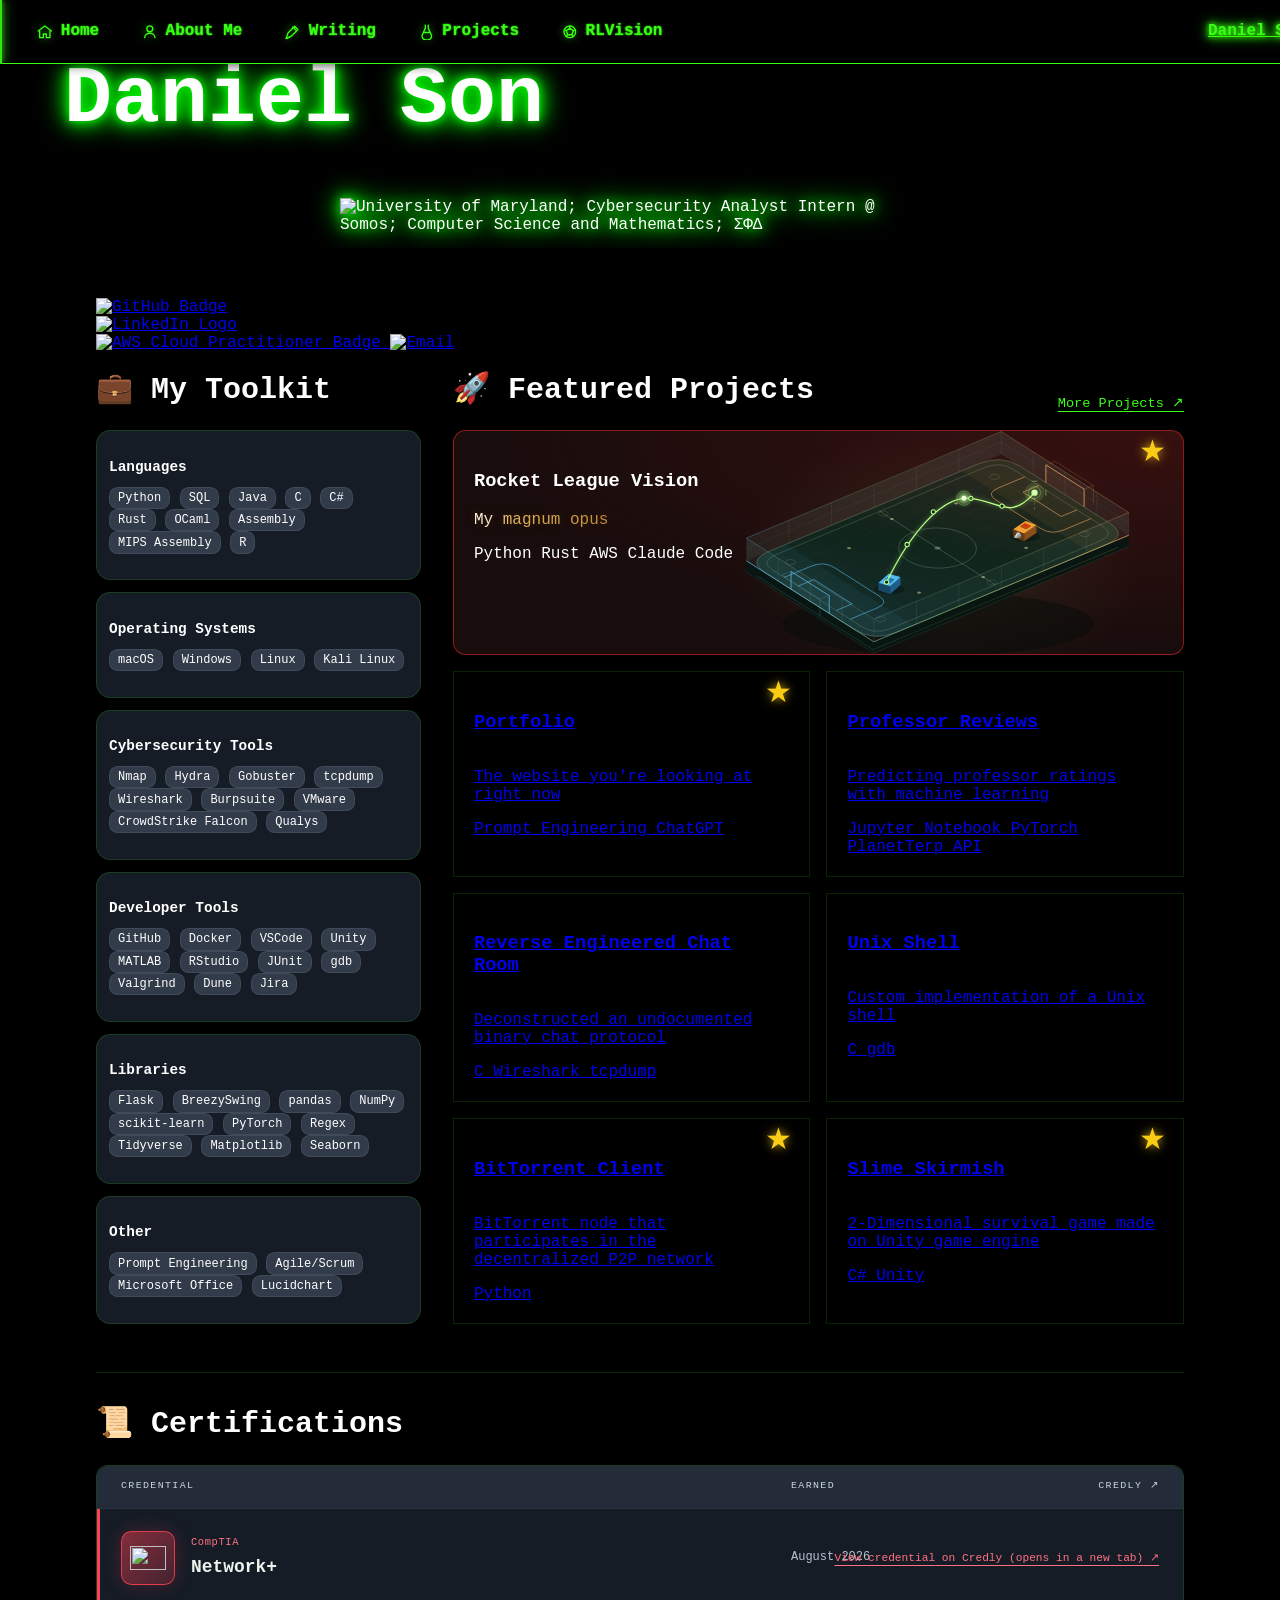
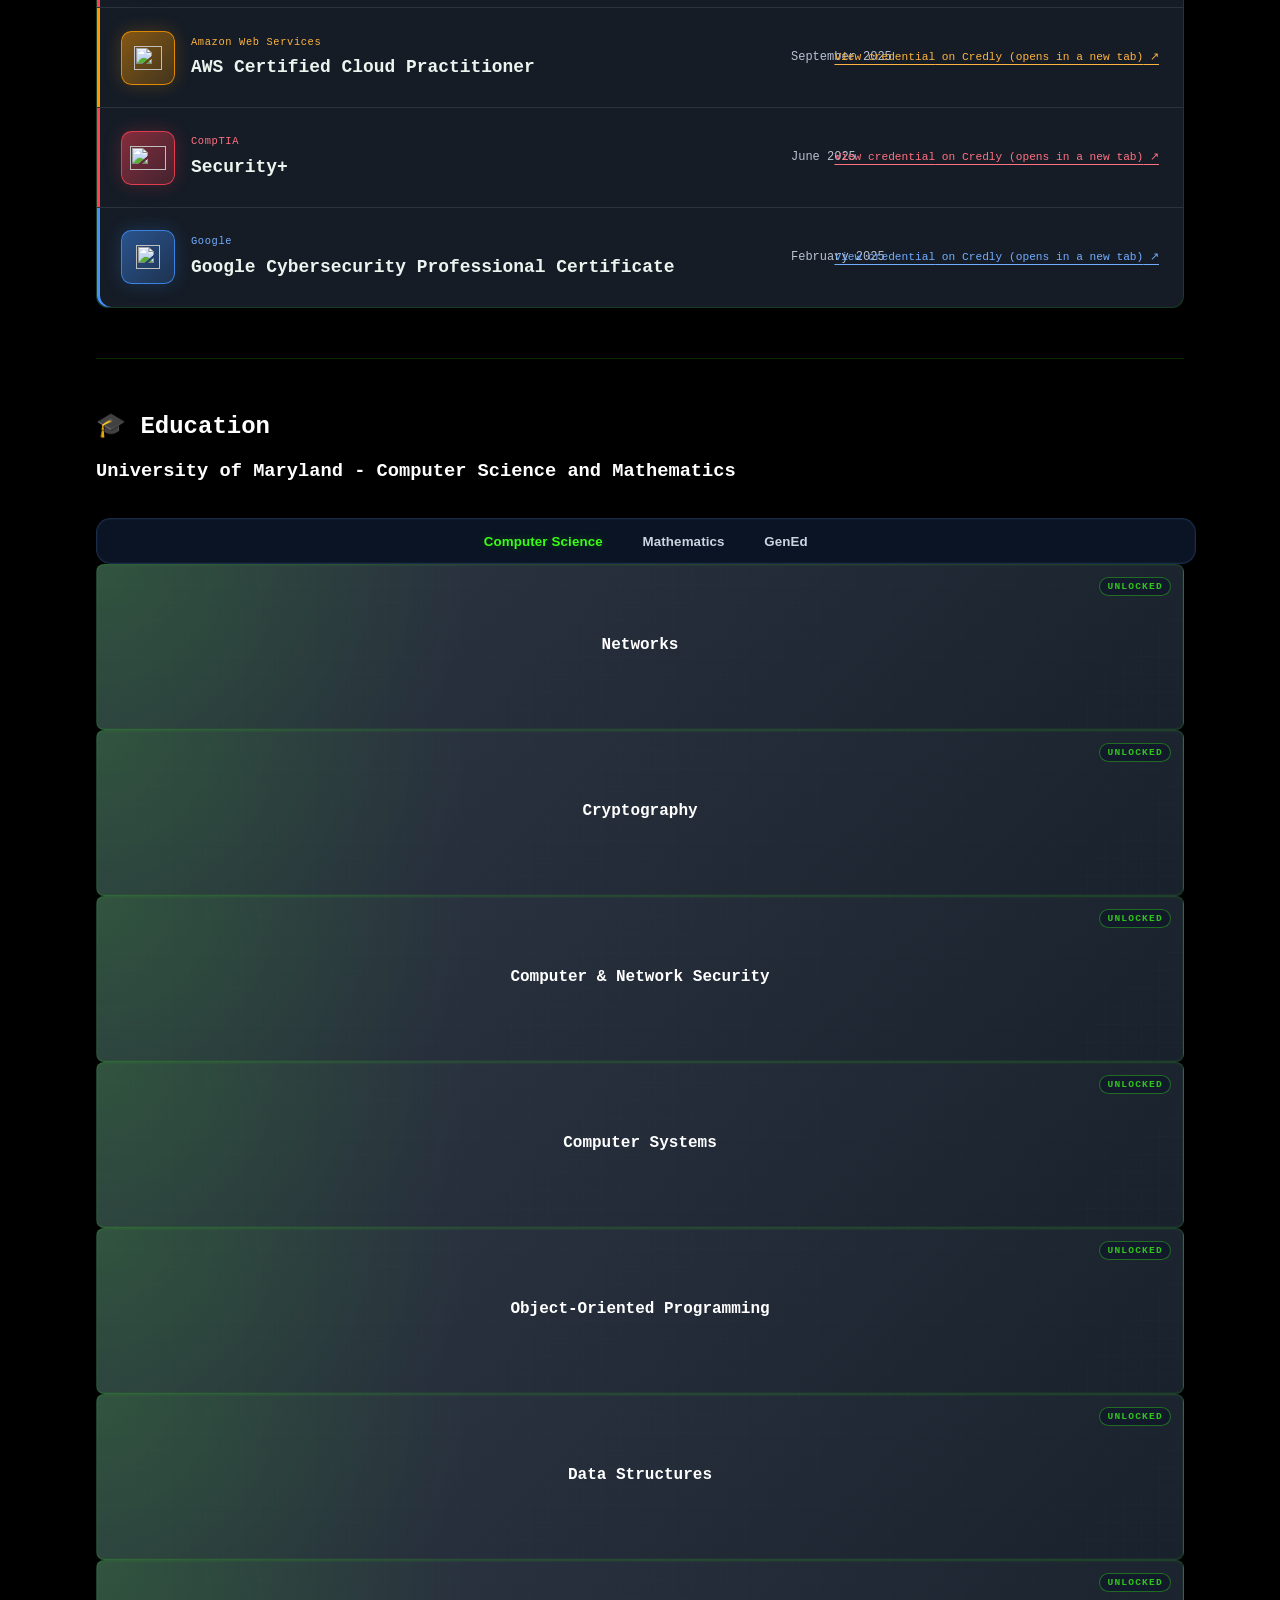
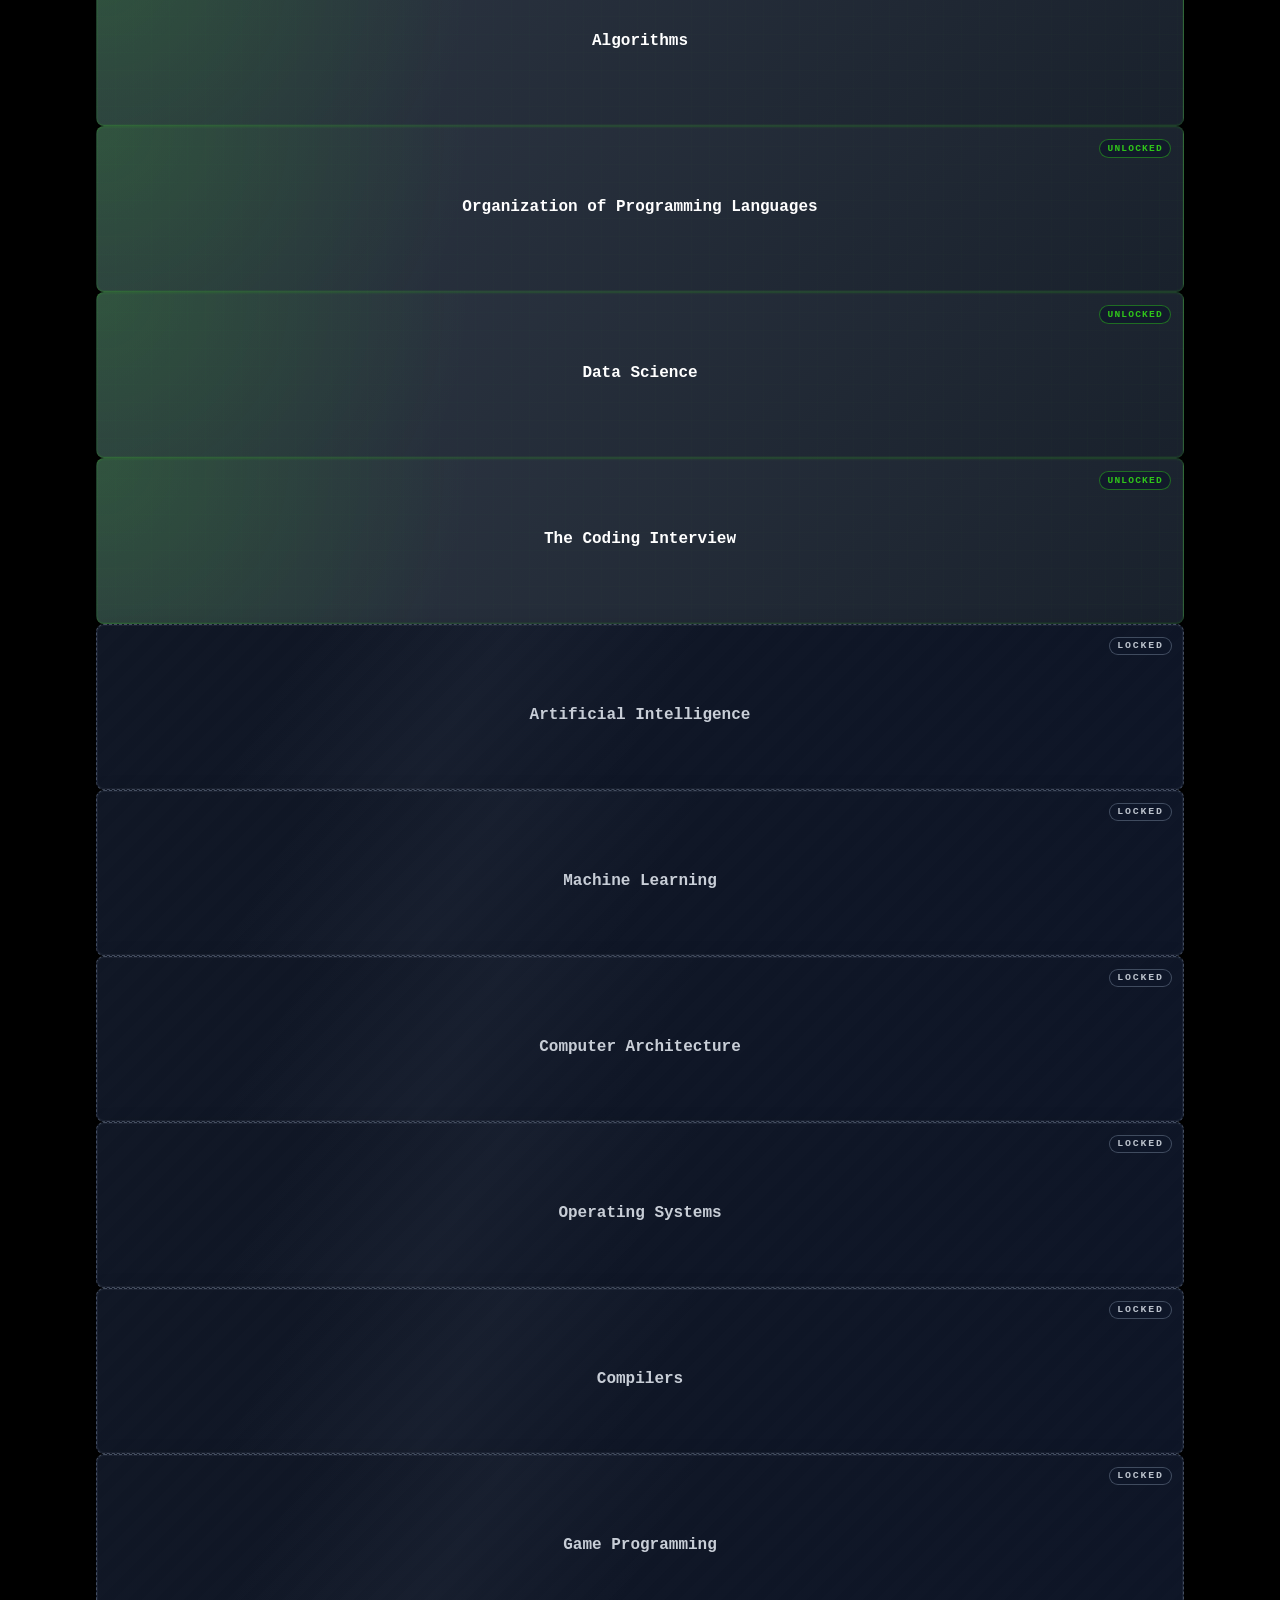
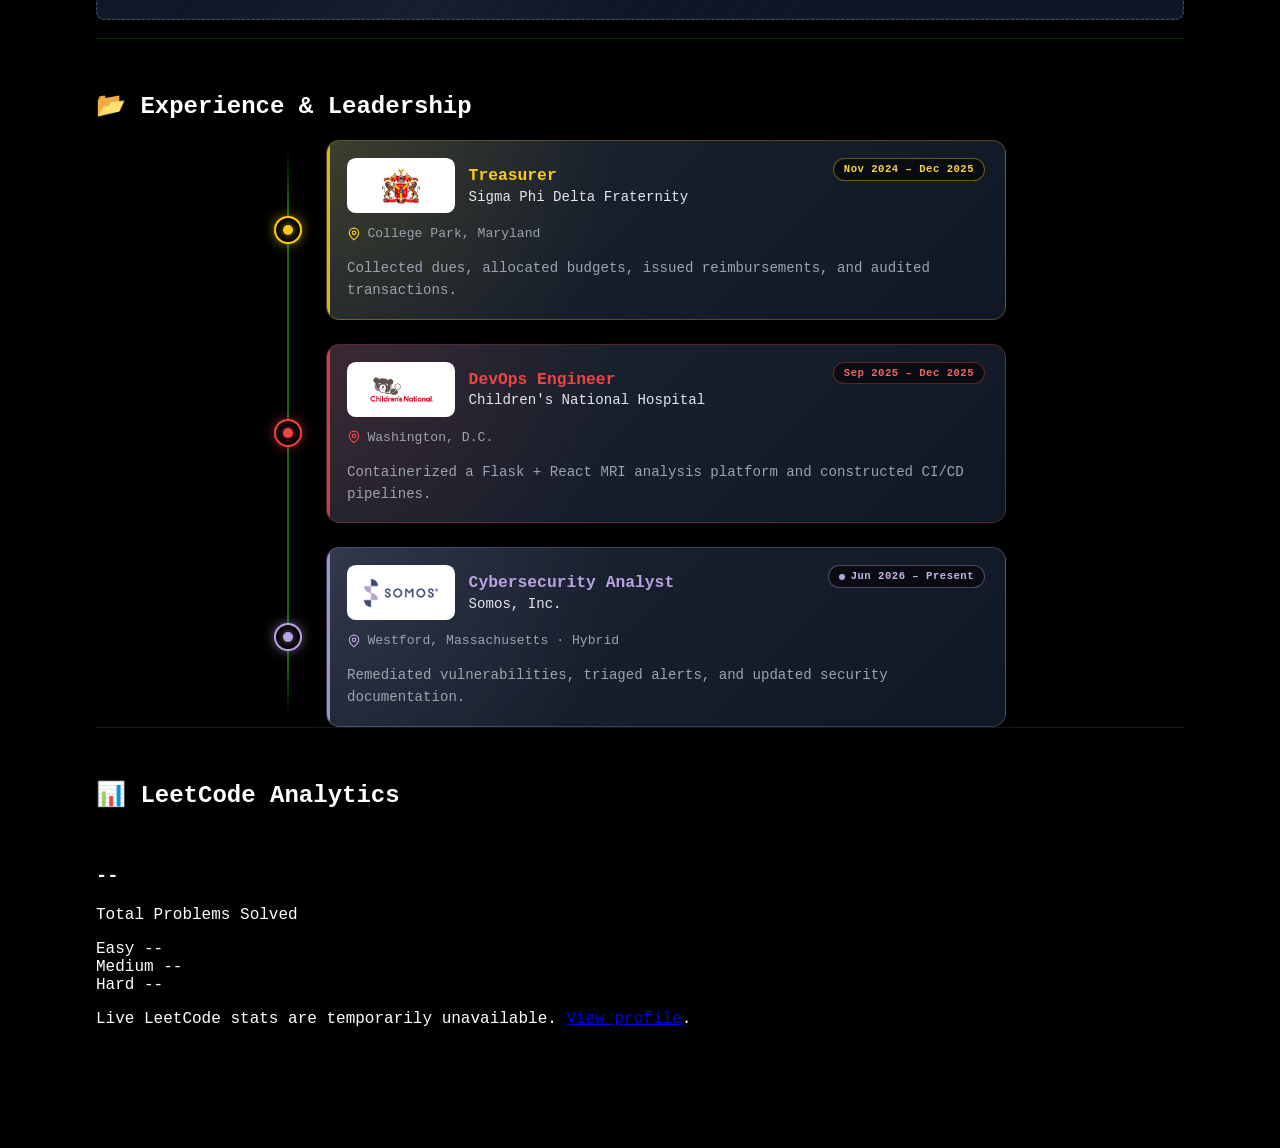
==== commit e5b767c2: "fixed scroll hint" ====
--- a/index.html
+++ b/index.html
@@ -87,6 +87,7 @@
           />
         </div>
         <a id="scroll-hint" class="scroll-hint" href="#home-details" aria-label="Scroll to explore" hidden>
+          <span>Scroll to explore</span>
           <svg viewBox="0 0 24 24" aria-hidden="true">
             <path d="m6 9 6 6 6-6" />
           </svg>
--- a/style.css
+++ b/style.css
@@ -702,6 +702,13 @@
   line-height: 1.85;
 }
 
+.rlvision-user-count {
+  color: var(--rlvision-accent);
+  font-weight: 700;
+  text-shadow: 0 0 14px rgba(182, 255, 134, 0.25);
+  white-space: nowrap;
+}
+
 .rlvision-stack {
   display: flex;
   flex-wrap: wrap;
@@ -723,8 +730,11 @@
   display: flex;
   flex-wrap: wrap;
   align-items: center;
+  justify-content: center;
   gap: 0.8rem 1.5rem;
-  margin-top: 2rem;
+  margin-top: 1.25rem;
+  padding-top: 1.25rem;
+  border-top: 1px solid rgba(182, 255, 134, 0.15);
 }
 
 .rlvision-launch,
@@ -784,12 +794,24 @@
   display: flex;
   flex-wrap: wrap;
   align-items: center;
-  justify-content: space-between;
-  gap: 0.5rem;
+  justify-content: flex-start;
+  gap: 0.65rem;
   color: #a7bfb0;
   font-size: 0.6rem;
   letter-spacing: 0.12em;
   text-transform: uppercase;
+}
+
+.rlvision-logo {
+  display: block;
+  flex-shrink: 0;
+  width: clamp(3.6rem, 6vw, 4.8rem);
+  height: clamp(2.2rem, 3.6vw, 2.9rem);
+  object-fit: cover;
+  object-position: center 45%;
+  /* Blend the original white background into the dark panel. */
+  filter: invert(1);
+  mix-blend-mode: screen;
 }
 
 .rlvision-monogram {
@@ -804,7 +826,7 @@
   color: var(--rlvision-accent);
 }
 
-.rlvision-visual img {
+.rlvision-visual .rlvision-art-source img {
   display: block;
   width: 100%;
   height: auto;
@@ -977,6 +999,10 @@
 
   .rlvision-description {
     font-size: 0.85rem;
+  }
+
+  .rlvision-actions .rlvision-launch {
+    width: 100%;
   }
 
   .rlvision-capabilities {
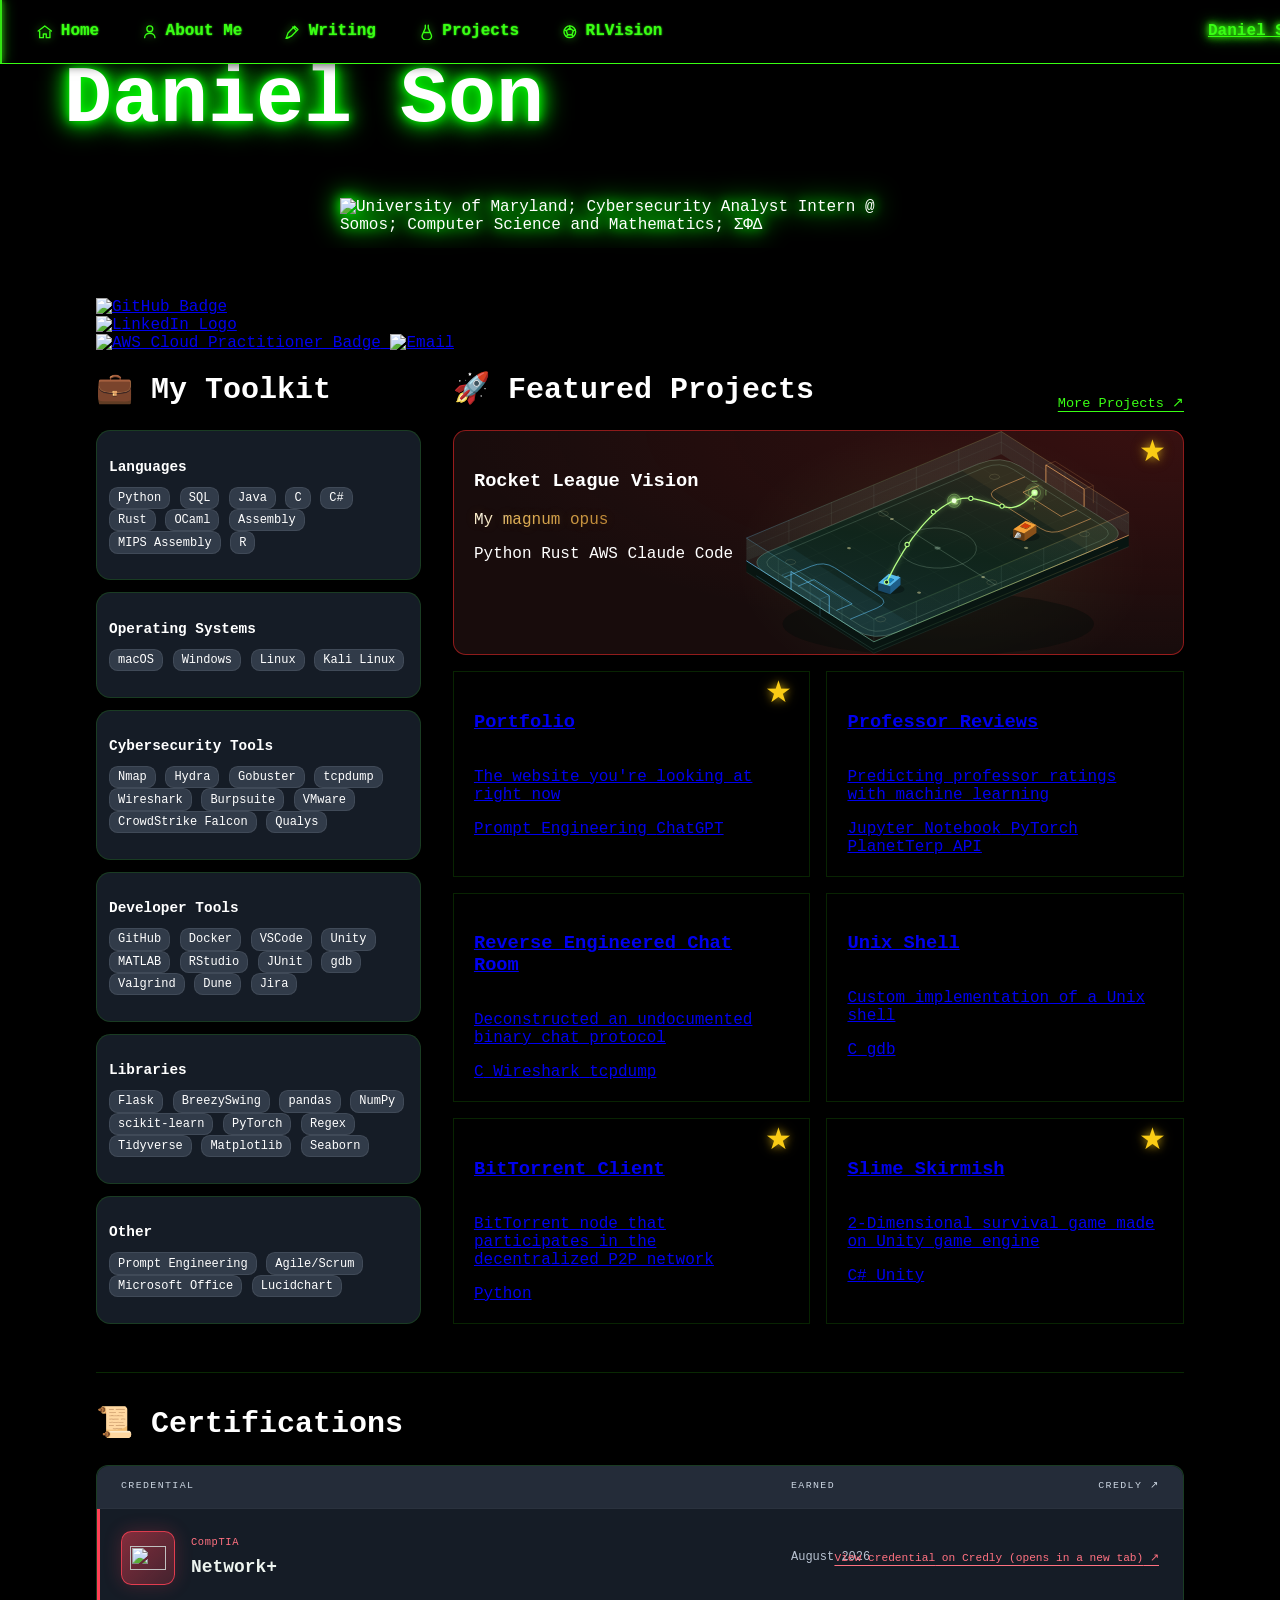
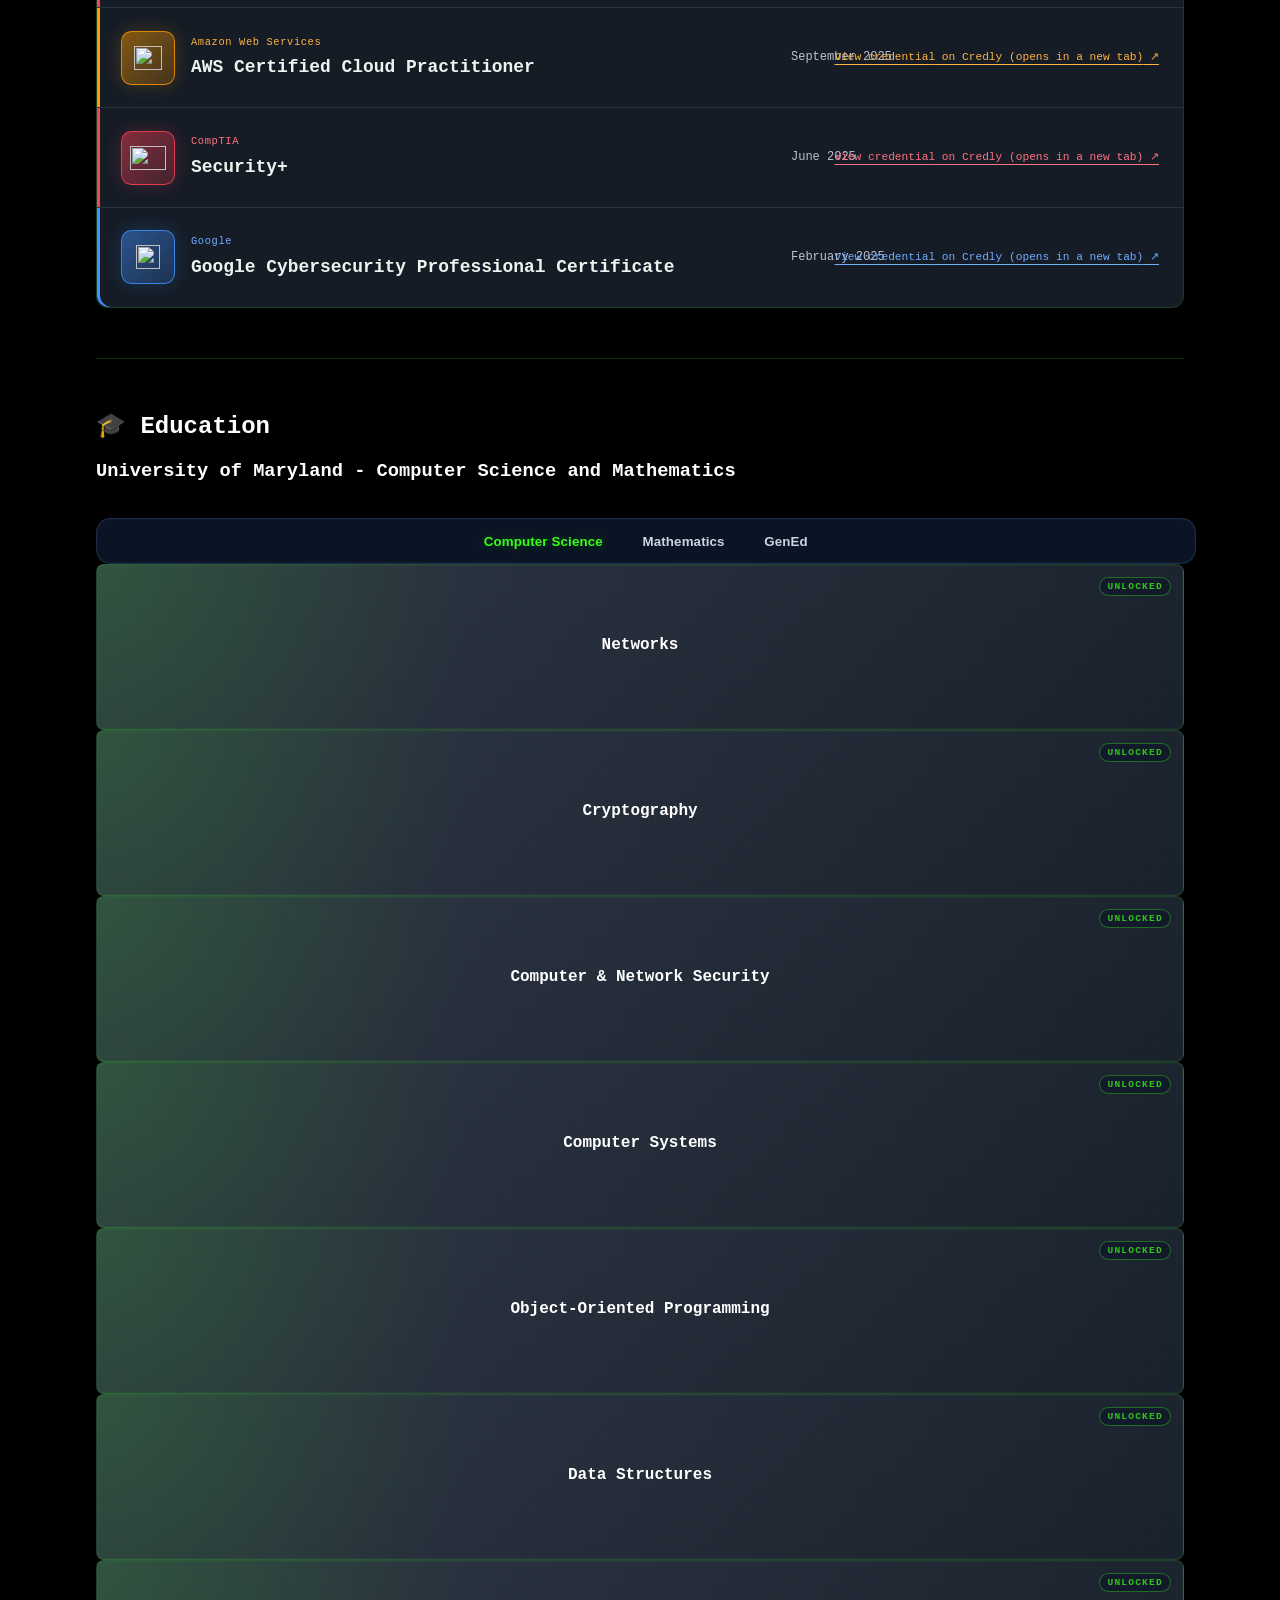
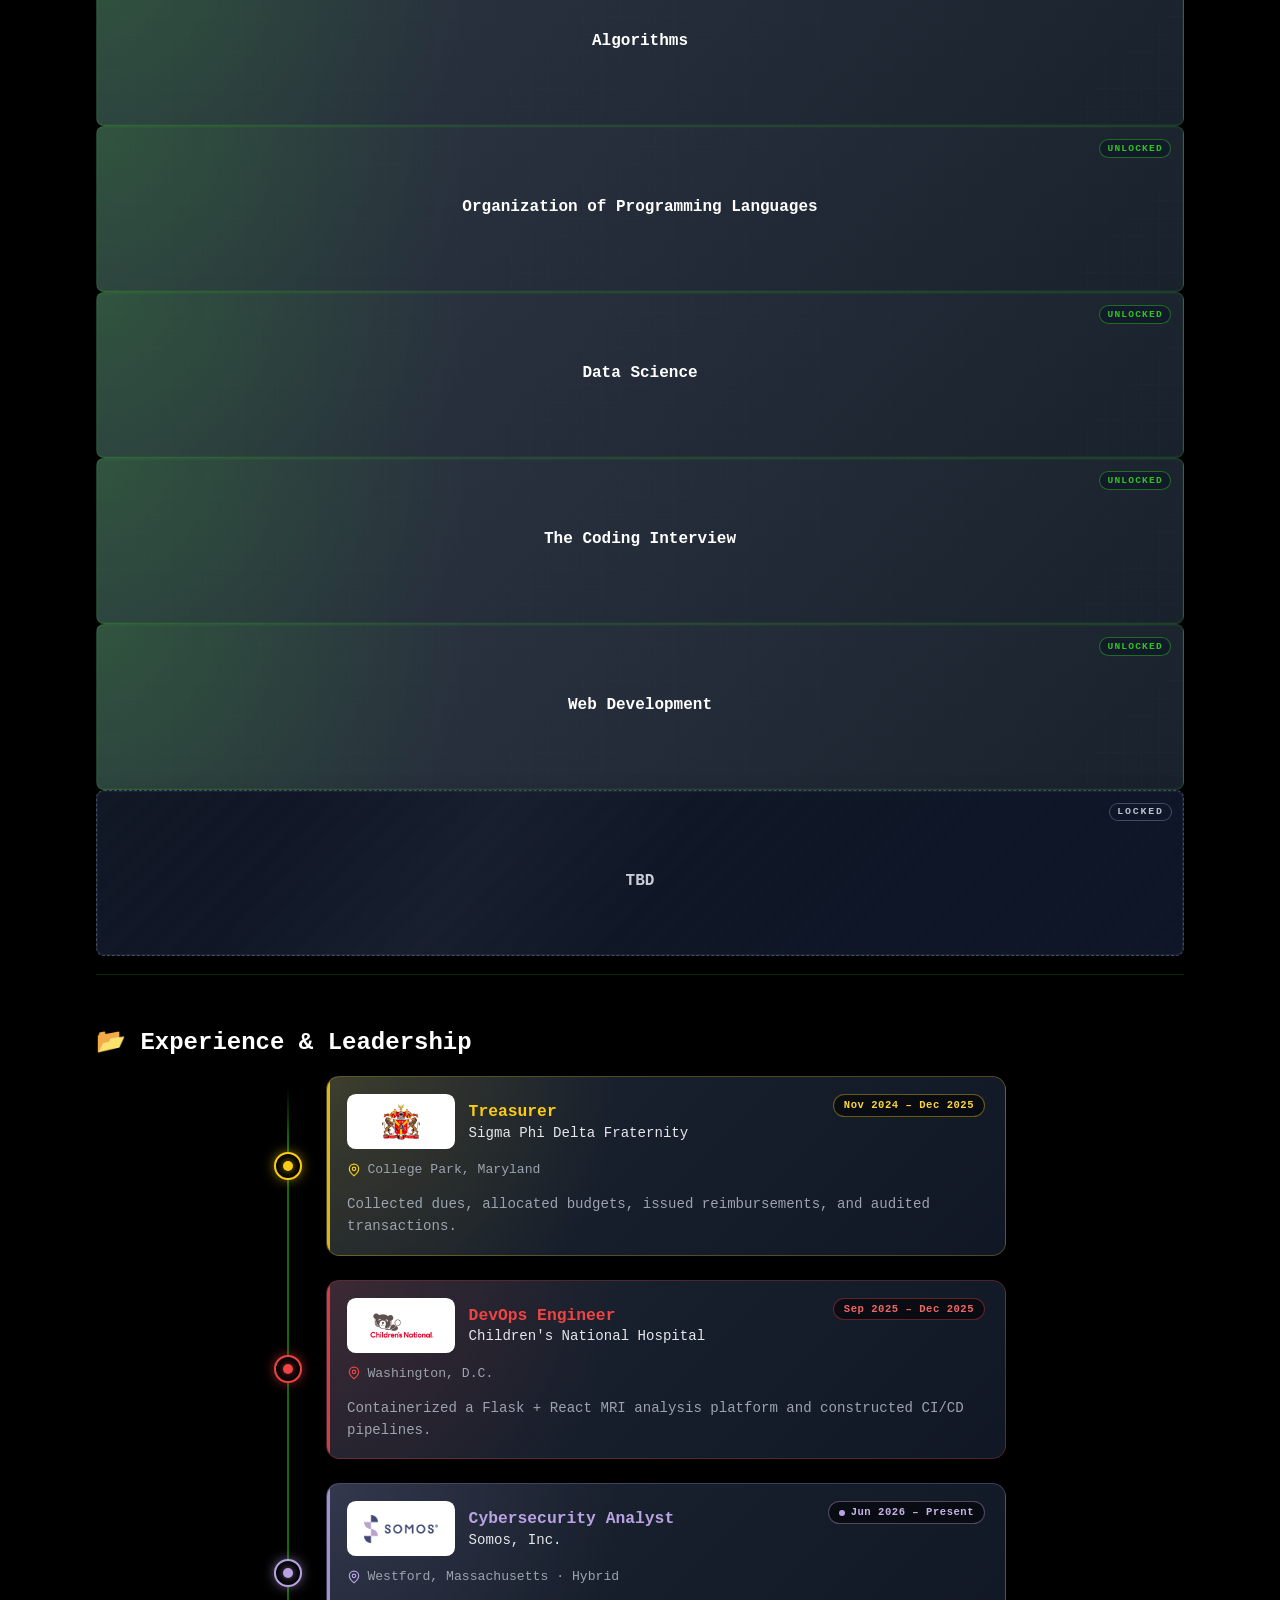
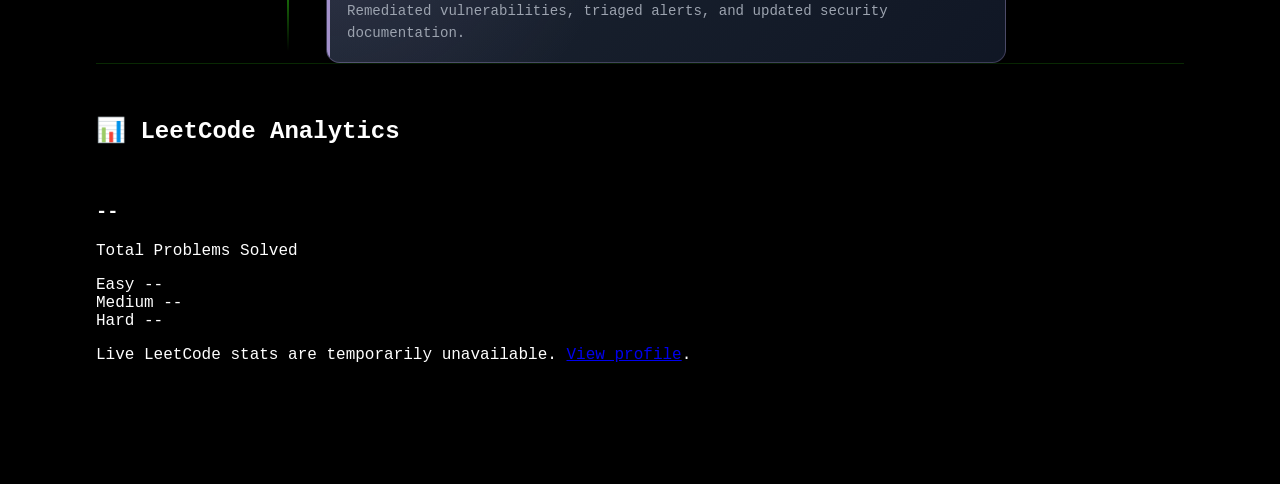
==== commit 10eca6dc: "updated education" ====
--- a/index.html
+++ b/index.html
@@ -727,43 +727,15 @@
                   </p>
                 </div>
 
+                <div class="course-tile cs-course">
+                  <h4 class="font-semibold">Web Development</h4>
+                  <p class="text-sm text-gray-400 mt-1">
+                    HTML, CSS, JavaScript, web services, databases
+                  </p>
+                </div>
+
                 <div class="course-tile cs-course locked-course">
-                  <h4 class="font-semibold">Artificial Intelligence</h4>
-                  <p class="text-sm text-gray-400 mt-1">
-                    Unlocks in Fall 2026.
-                  </p>
-                </div>
-
-                <div class="course-tile cs-course locked-course">
-                  <h4 class="font-semibold">Machine Learning</h4>
-                  <p class="text-sm text-gray-400 mt-1">
-                    Unlocks in Fall 2026.
-                  </p>
-                </div>
-
-                <div class="course-tile cs-course locked-course">
-                  <h4 class="font-semibold">Computer Architecture</h4>
-                  <p class="text-sm text-gray-400 mt-1">
-                    Unlocks in Fall 2026.
-                  </p>
-                </div>
-
-                <div class="course-tile cs-course locked-course">
-                  <h4 class="font-semibold">Operating Systems</h4>
-                  <p class="text-sm text-gray-400 mt-1">
-                    Unlocks in Spring 2027.
-                  </p>
-                </div>
-
-                <div class="course-tile cs-course locked-course">
-                  <h4 class="font-semibold">Compilers</h4>
-                  <p class="text-sm text-gray-400 mt-1">
-                    Unlocks in Spring 2027.
-                  </p>
-                </div>
-
-                <div class="course-tile cs-course locked-course">
-                  <h4 class="font-semibold">Game Programming</h4>
+                  <h4 class="font-semibold">TBD</h4>
                   <p class="text-sm text-gray-400 mt-1">
                     Unlocks in Spring 2027.
                   </p>
@@ -844,10 +816,17 @@
                   <p class="text-sm text-gray-400 mt-1">Rigorous proofs</p>
                 </div>
 
+                <div class="course-tile math-course">
+                  <h4 class="font-semibold">Probability Theory</h4>
+                  <p class="text-sm text-gray-400 mt-1">
+                    Random variables, distributions, moments, limit theorems
+                  </p>
+                </div>
+
                 <div class="course-tile math-course locked-course">
-                  <h4 class="font-semibold">Real Analysis II</h4>
-                  <p class="text-sm text-gray-400 mt-1">
-                    Unlocks in Fall 2026.
+                  <h4 class="font-semibold">Complex Variables</h4>
+                  <p class="text-sm text-gray-400 mt-1">
+                    Unlocks in Spring 2027.
                   </p>
                 </div>
 
@@ -952,19 +931,6 @@
                   </p>
                 </div>
 
-                <div class="course-tile other-course locked-course">
-                  <h4 class="font-semibold">Korean</h4>
-                  <p class="text-sm text-gray-400 mt-1">
-                    Unlocks in Fall 2026.
-                  </p>
-                </div>
-
-                <div class="course-tile other-course locked-course">
-                  <h4 class="font-semibold">Asian Americans and Media</h4>
-                  <p class="text-sm text-gray-400 mt-1">
-                    Unlocks in Spring 2027.
-                  </p>
-                </div>
               </div>
             </div>
           </div>
--- a/style.css
+++ b/style.css
@@ -805,8 +805,8 @@
 .rlvision-logo {
   display: block;
   flex-shrink: 0;
-  width: clamp(3.6rem, 6vw, 4.8rem);
-  height: clamp(2.2rem, 3.6vw, 2.9rem);
+  width: clamp(4.5rem, 8vw, 6rem);
+  height: clamp(2.75rem, 4.8vw, 3.6rem);
   object-fit: cover;
   object-position: center 45%;
   /* Blend the original white background into the dark panel. */
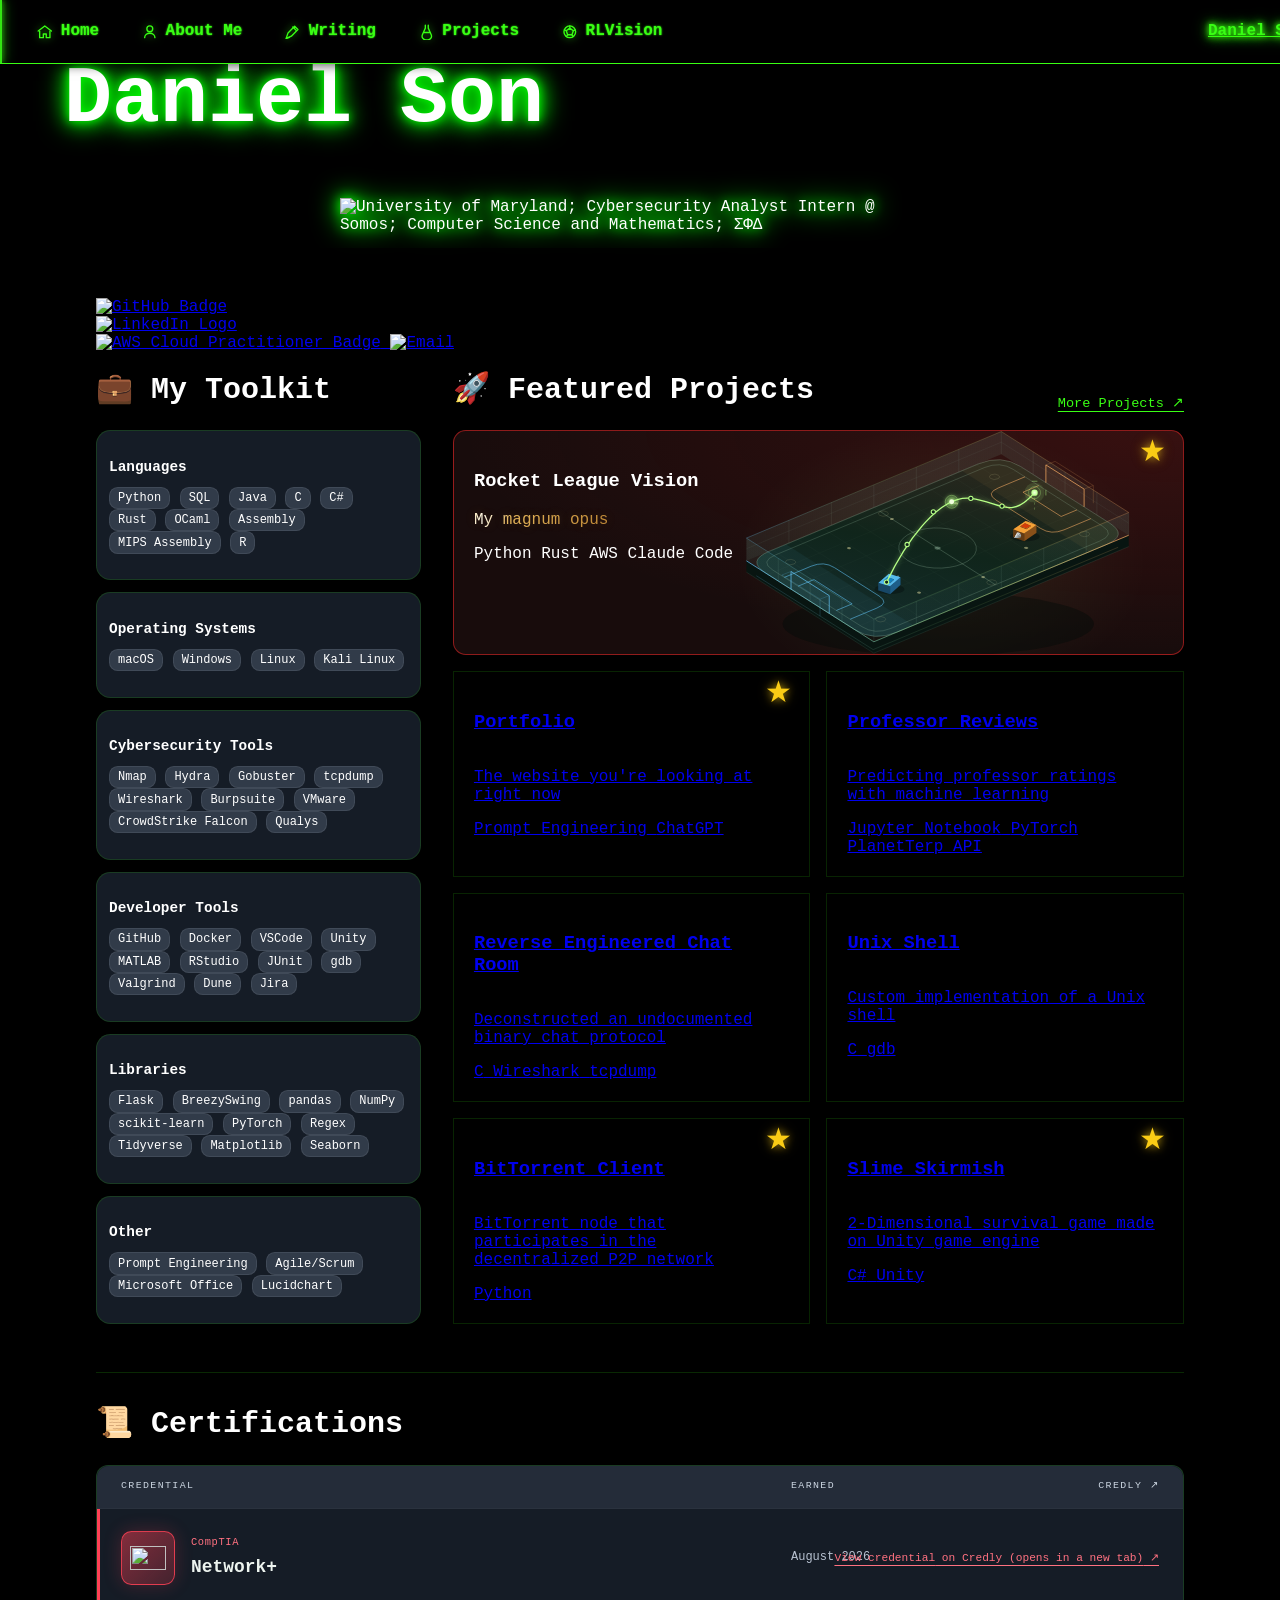
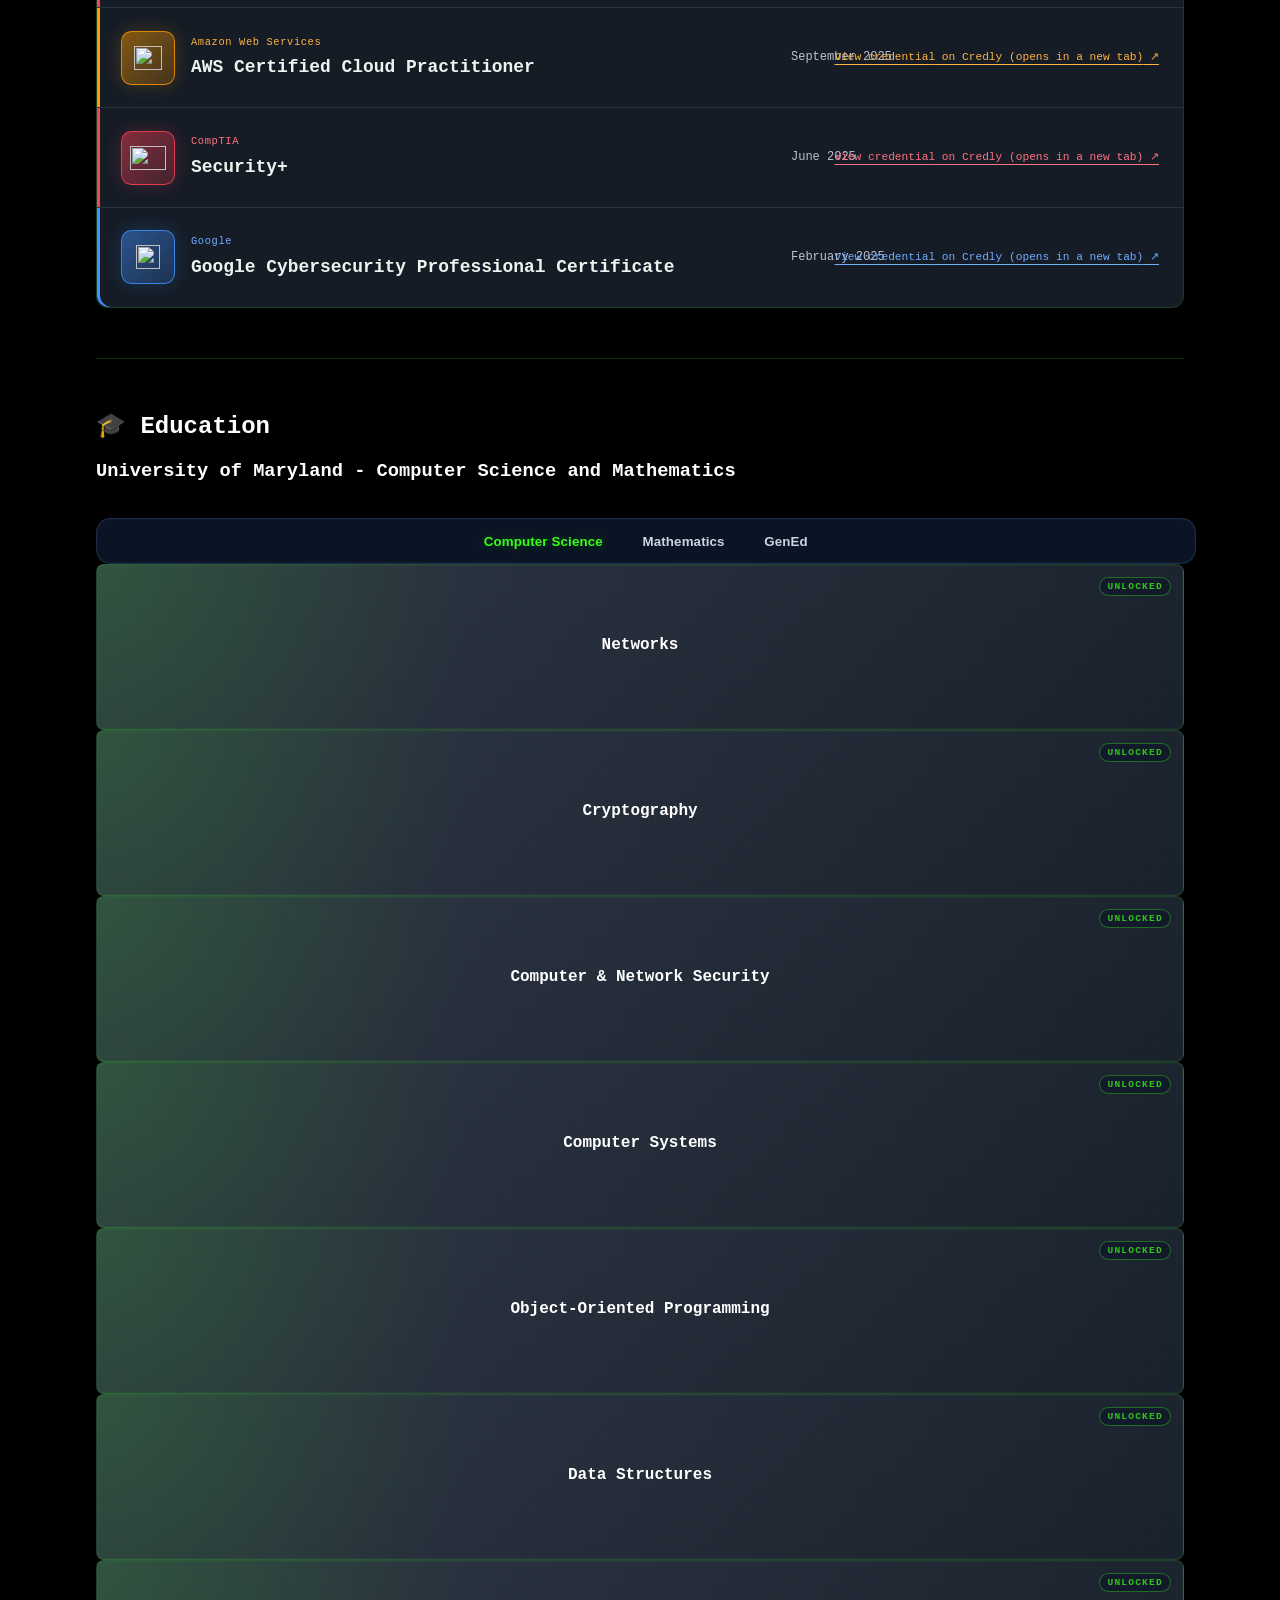
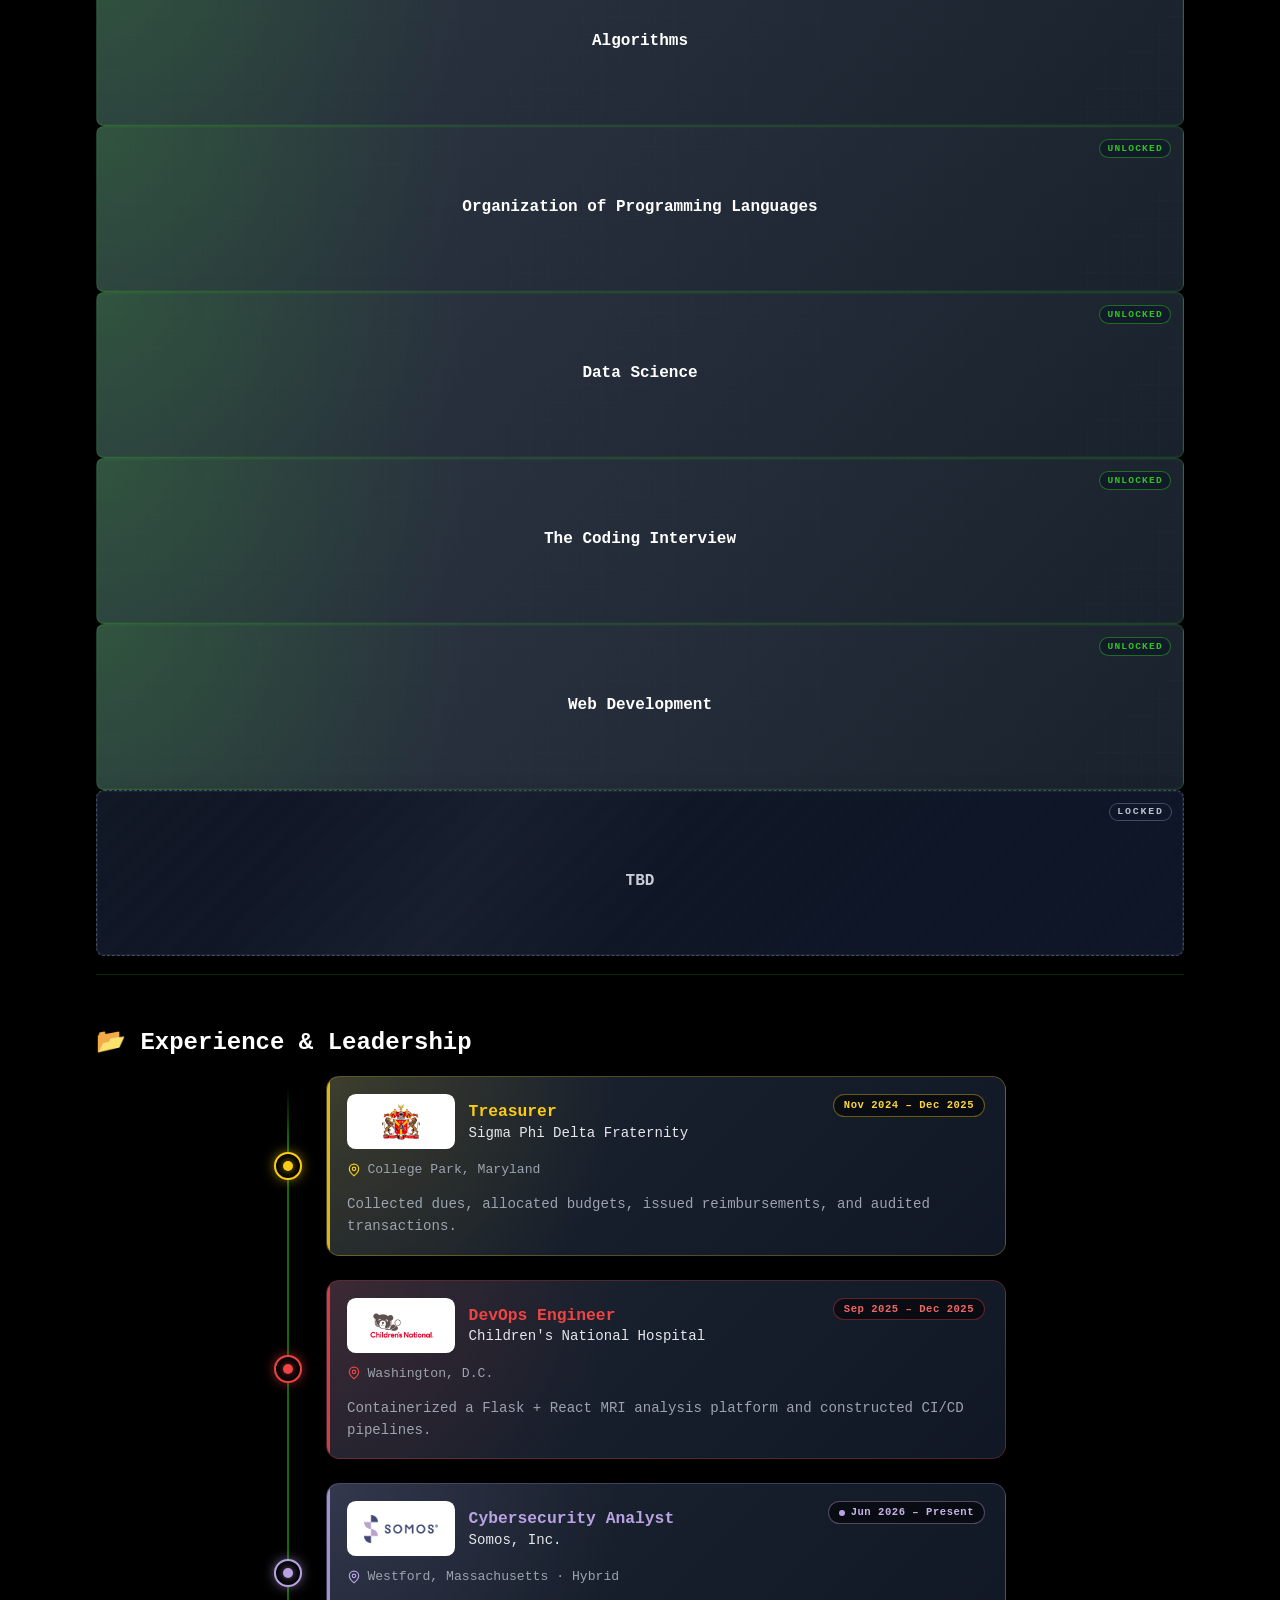
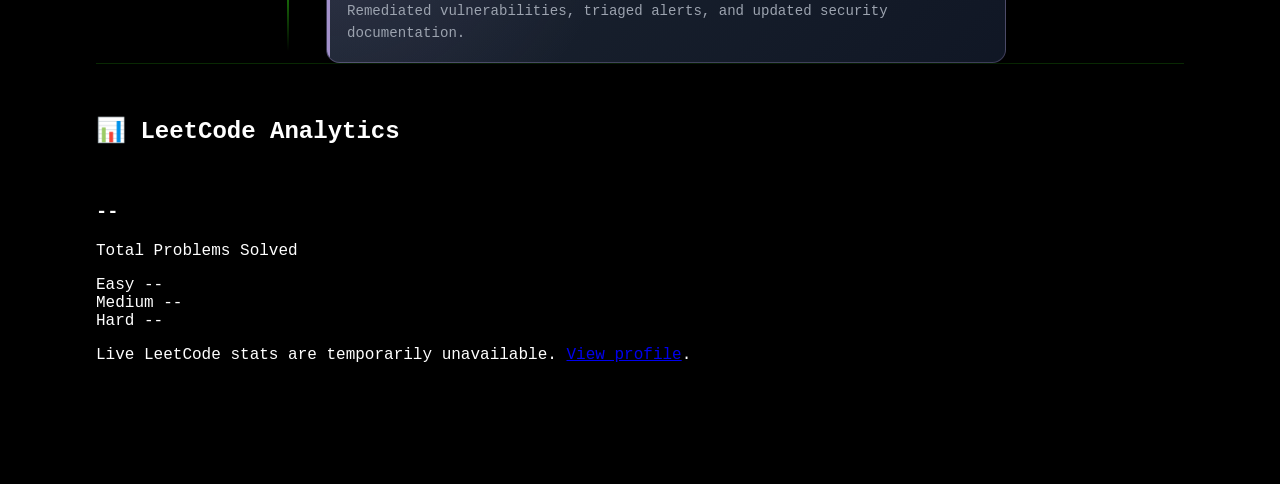
==== commit 87abecd6: "updated username" ====
--- a/index.html
+++ b/index.html
@@ -101,7 +101,7 @@
           <br />
           <div class="flex flex-wrap justify-center gap-4 mb-8">
             <a
-              href="https://github.com/DanielSon721"
+              href="https://github.com/dson05"
               target="_blank"
               rel="noopener noreferrer"
               class="hover:scale-105 transition-transform"
@@ -308,7 +308,7 @@
                     >★</span
                   >
                   <a
-                    href="https://github.com/DanielSon721/Portfolio"
+                    href="https://github.com/dson05/Portfolio"
                     target="_blank"
                     rel="noopener noreferrer"
                     class="block flex-grow"
@@ -335,7 +335,7 @@
                   class="project-card bg-gray-800/70 p-4 rounded-lg hover:scale-[1.02] transition-transform flex flex-col h-full"
                 >
                   <a
-                    href="https://github.com/DanielSon721/Professor-Ratings"
+                    href="https://github.com/dson05/Professor-Ratings"
                     target="_blank"
                     rel="noopener noreferrer"
                     class="block flex-grow"
@@ -366,7 +366,7 @@
                   class="project-card bg-gray-800/70 p-4 rounded-lg hover:scale-[1.02] transition-transform flex flex-col h-full"
                 >
                   <a
-                    href="https://github.com/DanielSon721/Reverse-Engineered-Chatroom-Server"
+                    href="https://github.com/dson05/Reverse-Engineered-Chatroom-Server"
                     target="_blank"
                     rel="noopener noreferrer"
                     class="block flex-grow"
@@ -399,7 +399,7 @@
                   class="project-card bg-gray-800/70 p-4 rounded-lg hover:scale-[1.02] transition-transform flex flex-col h-full"
                 >
                   <a
-                    href="https://github.com/DanielSon721/Unix-Shell"
+                    href="https://github.com/dson05/Unix-Shell"
                     target="_blank"
                     rel="noopener noreferrer"
                     class="block flex-grow"
@@ -432,7 +432,7 @@
                     >★</span
                   >
                   <a
-                    href="https://github.com/DanielSon721/Bittorent"
+                    href="https://github.com/dson05/Bittorent"
                     target="_blank"
                     rel="noopener noreferrer"
                     class="block flex-grow"
@@ -462,7 +462,7 @@
                     >★</span
                   >
                   <a
-                    href="https://github.com/DanielSon721/Slime-Skirmish"
+                    href="https://github.com/dson05/Slime-Skirmish"
                     target="_blank"
                     rel="noopener noreferrer"
                     class="block flex-grow"
